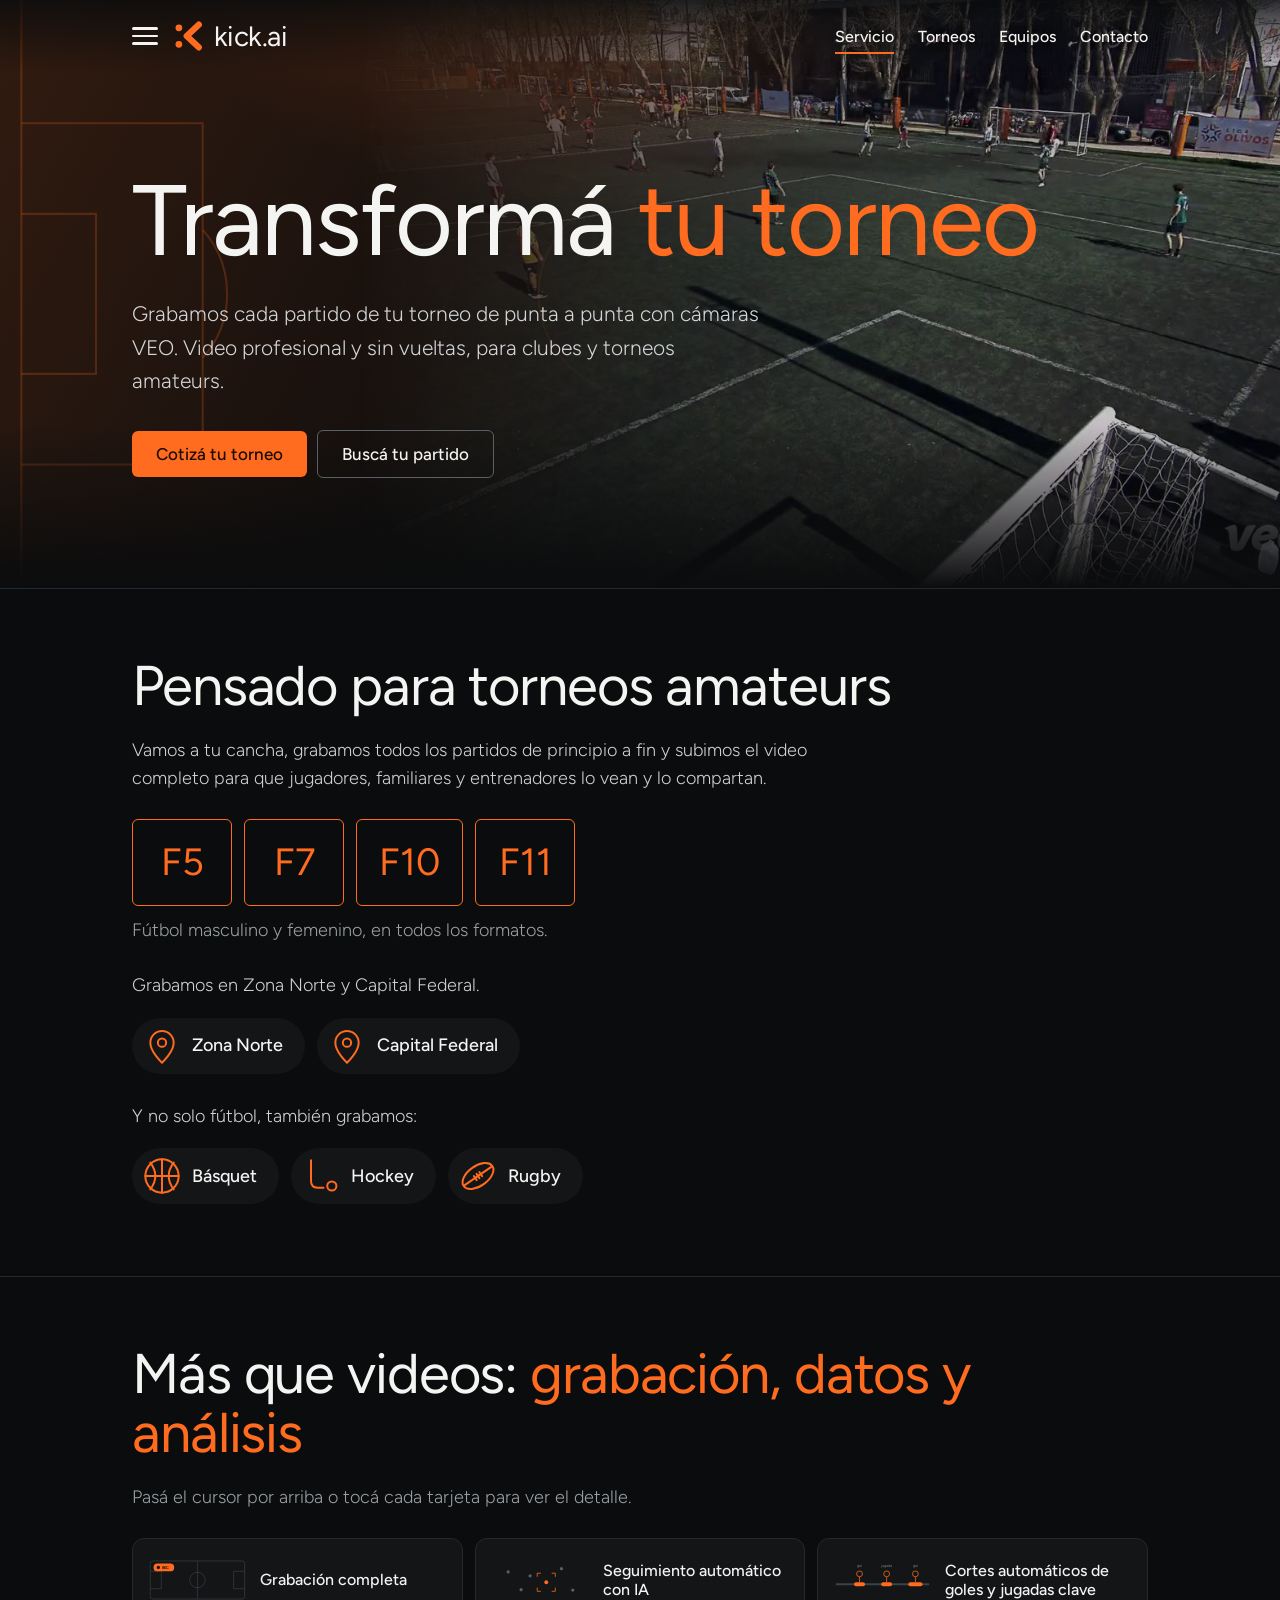
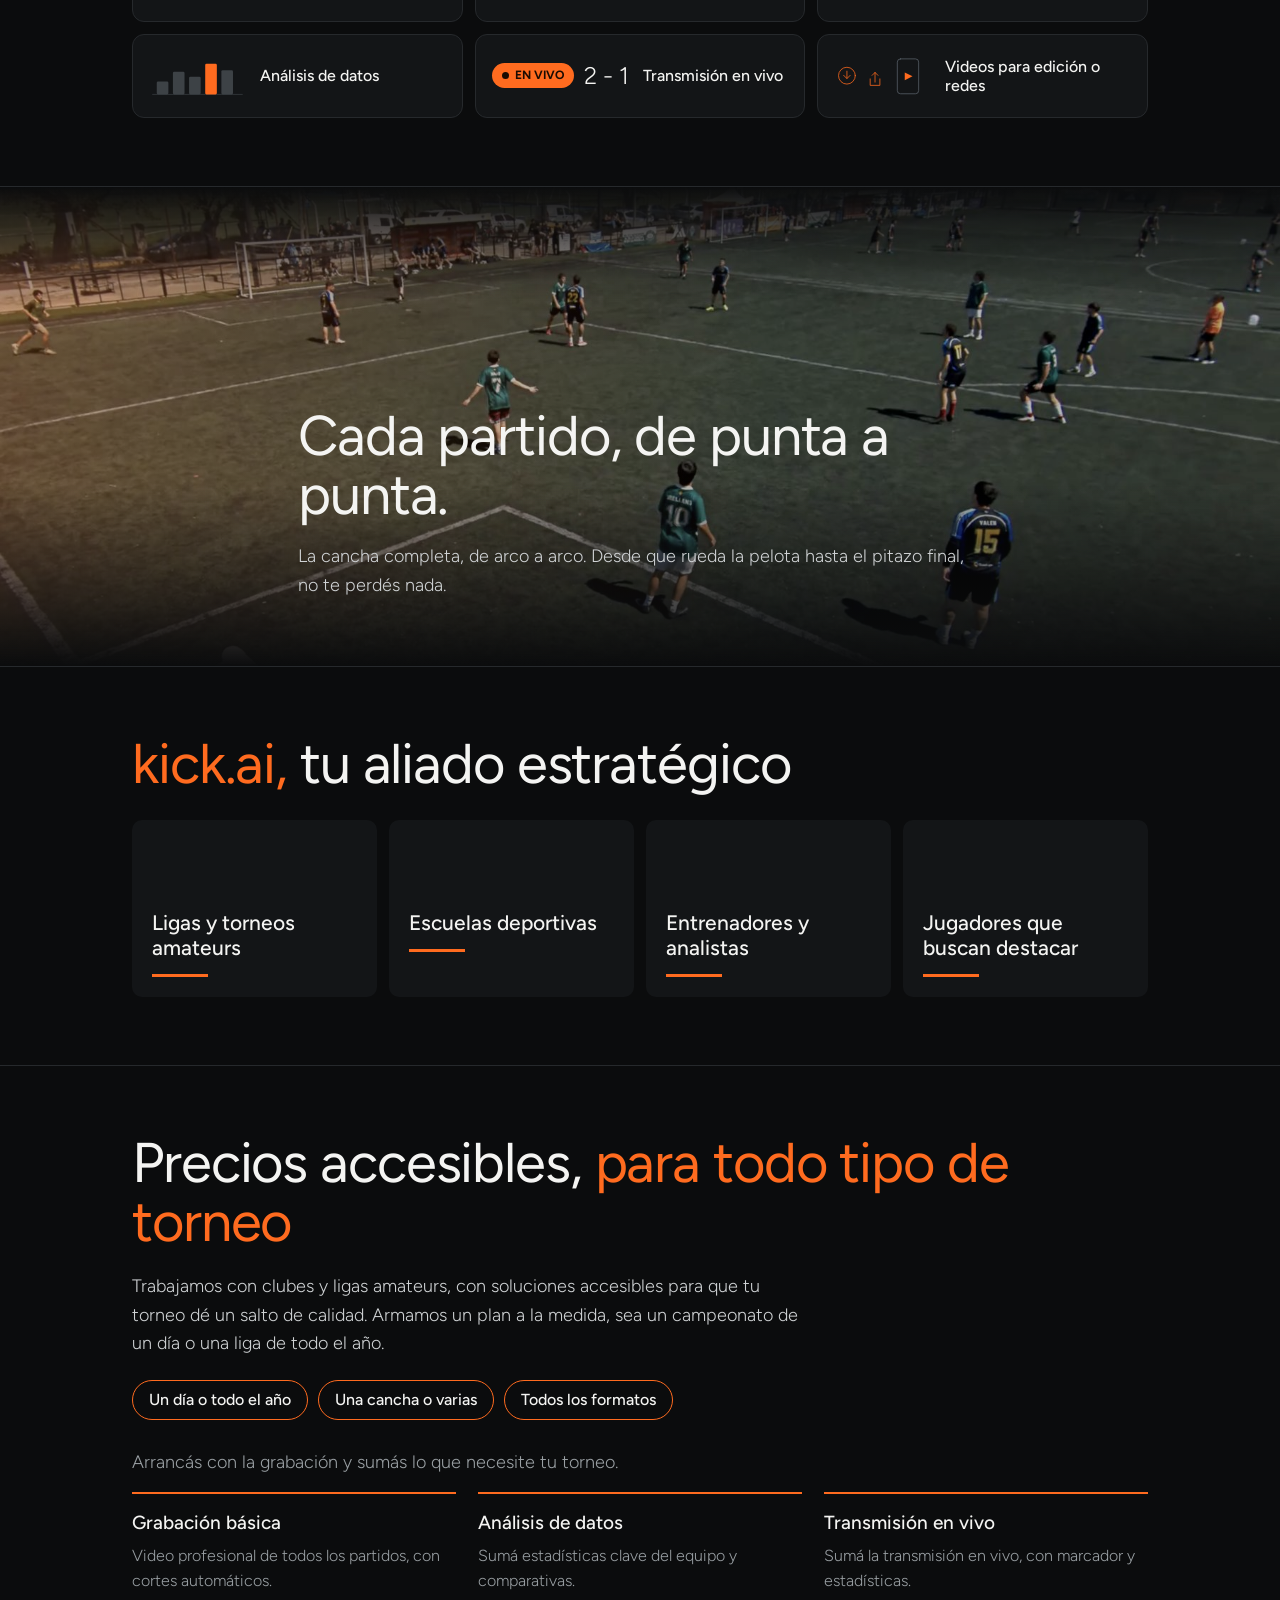
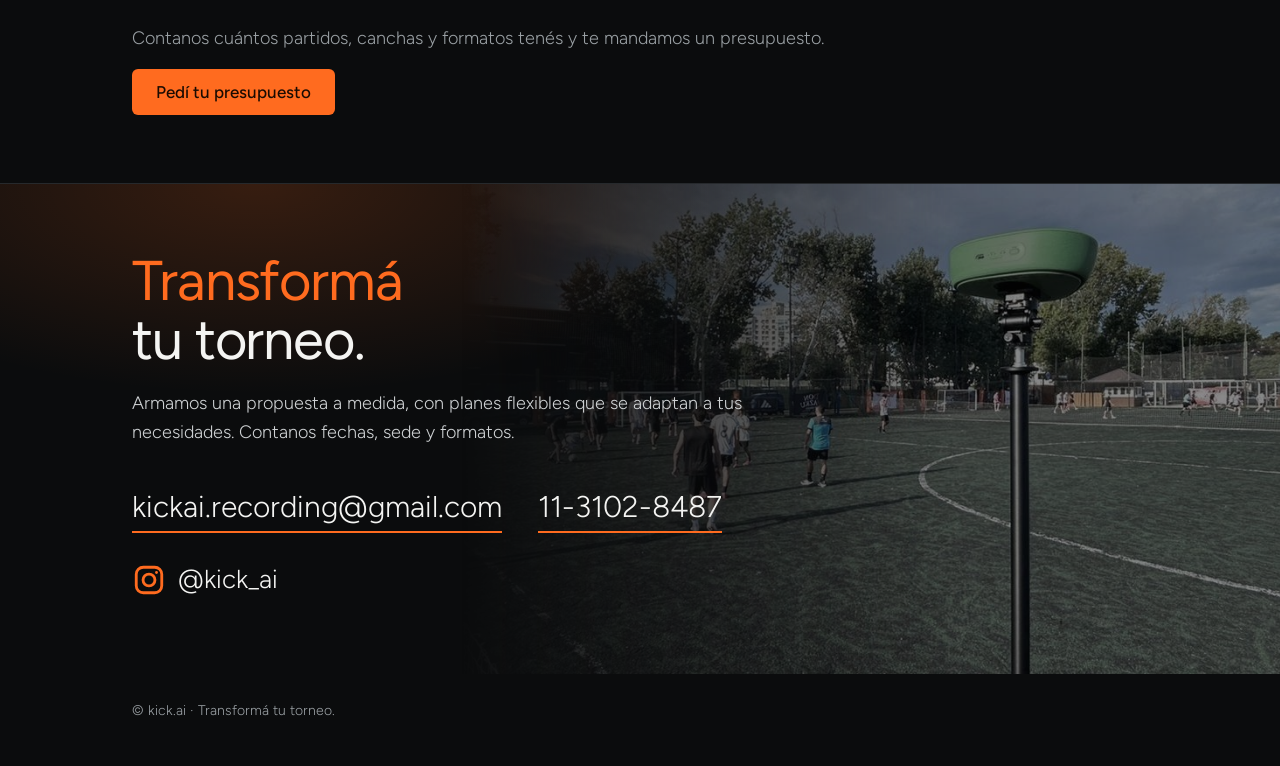
==== index.html @ 4cef7179 "Sección Equipos con candado: próximamente con contraseña Datos y videos cifrados; menú Equipos, índi" ====
<!doctype html>
<html lang="es-AR">
<head>
<meta charset="utf-8">
<meta name="viewport" content="width=device-width, initial-scale=1, viewport-fit=cover">
<title>kick.ai – Video completo para torneos de fútbol amateur</title>
<meta name="description" content="kick.ai graba todos los partidos de tu torneo amateur con cámaras VEO. Video completo de cada partido, cortes automáticos de goles y jugadas clave, y todos los videos por fecha.">
<meta name="theme-color" content="#0b0c0d">
<meta property="og:type" content="website">
<meta property="og:locale" content="es_AR">
<meta property="og:title" content="kick.ai – Llevá tu torneo al siguiente nivel">
<meta property="og:description" content="Grabamos todos los partidos de tu torneo, completos y en video profesional.">
<link rel="icon" href="data:image/svg+xml,%3Csvg xmlns='http://www.w3.org/2000/svg' viewBox='0 0 40 40'%3E%3Crect width='40' height='40' rx='8' fill='%230b0c0d'/%3E%3Ccircle cx='6.5' cy='9' r='4.5' fill='%23ff6b1f'/%3E%3Ccircle cx='6.5' cy='31' r='4.5' fill='%23ff6b1f'/%3E%3Cpath d='M33 5 17 20l16 15' fill='none' stroke='%23ff6b1f' stroke-width='8.5' stroke-linecap='round' stroke-linejoin='round'/%3E%3C/svg%3E">
<link rel="preconnect" href="https://fonts.googleapis.com">
<link href="https://fonts.googleapis.com/css2?family=Figtree:wght@300;400;500;700&display=swap" rel="stylesheet">
<style>
:root{--bg:#0b0c0d;--panel:#131517;--line:#26292c;--ink:#f4f4f2;--mute:#9aa0a4;--accent:#ff6b1f;--accent-ink:#1a0b02;
box-sizing:border-box;padding-top:env(safe-area-inset-top,0px);padding-bottom:env(safe-area-inset-bottom,0px)}
html{scroll-padding-top:env(safe-area-inset-top,0px)}
*,*:before,*:after{box-sizing:border-box}
body{margin:0;background:var(--bg);color:var(--ink);font:300 18px/1.6 Figtree,system-ui,sans-serif}
h1,h2,h3{margin:0;font-weight:400;line-height:1.05;letter-spacing:-.02em}
b,strong{font-weight:700}a{color:inherit}
:focus-visible{outline:3px solid var(--accent);outline-offset:2px}
.wrap{max-width:1060px;margin:0 auto;padding:0 22px}
.acc{color:var(--accent)}
header.top{position:relative;z-index:5;background:linear-gradient(180deg,rgba(11,12,13,.82),rgba(11,12,13,0))}
nav a{text-shadow:0 1px 8px rgba(0,0,0,.6)}
.burger{display:flex;background:none;border:0;padding:10px;margin:0 6px 0 -10px;cursor:pointer;flex-direction:column;gap:5px;justify-content:center}
.burger span{display:block;width:26px;height:2.5px;border-radius:2px;background:#f4f4f2;transition:transform .2s,opacity .2s}
header.top.open .burger span:nth-child(1){transform:translateY(7.5px) rotate(45deg)}
header.top.open .burger span:nth-child(2){opacity:0}
header.top.open .burger span:nth-child(3){transform:translateY(-7.5px) rotate(-45deg)}
@media(max-width:700px){header.top{background:rgba(11,12,13,.8);-webkit-backdrop-filter:blur(10px);backdrop-filter:blur(10px)}}
.drawer{display:none;position:absolute;top:100%;left:0;right:0;background:#0b0c0d;border-bottom:1px solid #26292c;box-shadow:0 18px 30px rgba(0,0,0,.5);flex-direction:column}
header.top.open .drawer{display:flex}
.drawer a{display:block;text-decoration:none;font-weight:500;margin:0;padding:18px 24px 18px max(24px,calc(50vw - 508px));font-size:20px;border-left:4px solid transparent}
.drawer a.on,.drawer a:hover{border-left-color:var(--accent);background:#14161a}
header.top>.wrap{justify-content:flex-start!important}
header.top>.wrap>nav{margin-left:auto}
.burger{display:flex}
@media(max-width:700px){header.top>.wrap>nav{display:none}}
header.top .wrap{display:flex;align-items:center;justify-content:space-between;height:72px}
.logo{display:flex;align-items:center;gap:10px;text-decoration:none;font-size:28px;font-weight:400;letter-spacing:-.02em}
.logo svg{width:30px;height:30px}
nav a{margin-left:24px;text-decoration:none;font-weight:500;font-size:16px;padding:6px 0;border-bottom:2px solid transparent}
nav a.on,nav a:hover{border-color:var(--accent)}
.hero{position:relative;overflow:hidden;margin-top:-72px;padding-top:72px;background:radial-gradient(900px 420px at 60% -10%,rgba(255,107,31,.28),transparent 70%),var(--bg)}
.hero>svg{position:absolute;inset:0;width:100%;height:100%;-webkit-mask-image:linear-gradient(90deg,#000 25%,transparent 50%);mask-image:linear-gradient(90deg,#000 25%,transparent 50%)}
.hero-img{position:absolute;top:0;right:0;width:72%;height:100%;object-fit:cover;object-position:50% 40%;filter:brightness(.78) saturate(.8);-webkit-mask-image:linear-gradient(90deg,transparent 0,#000 62%);mask-image:linear-gradient(90deg,transparent 0,#000 62%)}
.hero:after{content:"";position:absolute;inset:0;pointer-events:none;background:linear-gradient(0deg,var(--bg) 0,transparent 28%),linear-gradient(120deg,rgba(255,107,31,.16),transparent 55%)}
.hero .wrap{z-index:1}
.band{position:relative;min-height:440px;overflow:hidden;display:flex;align-items:flex-end;border-top:1px solid var(--line)}
.band img{position:absolute;inset:0;width:100%;height:100%;object-fit:cover;object-position:50% 62%;filter:brightness(.72) saturate(.9)}
.band:before{content:"";position:absolute;inset:0;z-index:1;background:linear-gradient(0deg,var(--bg) 0,transparent 38%),linear-gradient(180deg,var(--bg) 0,transparent 24%),linear-gradient(90deg,rgba(255,107,31,.2),transparent 60%)}
.band .wrap{position:relative;z-index:2;padding-top:220px;padding-bottom:48px}
.band h2{font-size:clamp(34px,5.5vw,56px);max-width:12em;margin-bottom:12px}
.contact{position:relative;overflow:hidden}
.contact .wrap{position:relative;z-index:1}
.contact-img{position:absolute;top:0;right:0;width:64%;height:100%;object-fit:cover;object-position:60% 50%;filter:brightness(.55) saturate(.75);-webkit-mask-image:linear-gradient(90deg,transparent 0,#000 60%);mask-image:linear-gradient(90deg,transparent 0,#000 60%)}
@media(max-width:700px){.contact-img{width:100%;opacity:.3;-webkit-mask-image:none;mask-image:none}}
.adminbar{background:var(--accent);color:var(--accent-ink);display:flex;flex-wrap:wrap;gap:6px 18px;justify-content:center;align-items:center;padding:8px 16px;font-size:14px;font-weight:500;position:relative;z-index:3}
.adminbar .x{color:var(--accent-ink);font-weight:700;padding:0}
.bento{display:grid;grid-template-columns:repeat(3,1fr);gap:12px}
.tile{position:relative;height:84px;outline:0}
.tc{position:absolute;top:0;left:0;right:0;min-height:100%;background:var(--panel);border:1px solid var(--line);border-radius:12px;padding:12px 16px;display:grid;grid-template-columns:auto 1fr;column-gap:14px;align-items:center;align-content:center;cursor:pointer;transform-origin:50% 0;transition:border-color .2s,box-shadow .25s,transform .25s}
.tile:hover,.tile:focus-within,.tile.open{z-index:5}
.tile:hover .tc,.tile:focus-within .tc,.tile.open .tc{border-color:var(--accent);box-shadow:0 18px 40px rgba(0,0,0,.6);transform:scale(1.07)}
.tile:focus-visible .tc{outline:3px solid var(--accent);outline-offset:2px}
.tc .vis svg{display:block;height:42px;width:auto}
.tc b{font-size:16px;font-weight:500;line-height:1.2}
.more{grid-column:1/-1;display:grid;grid-template-rows:0fr;transition:grid-template-rows .25s ease}
.more>div{overflow:hidden;min-height:0}
.more p{margin:10px 0 2px;color:var(--mute);font-size:15px;line-height:1.45}
.tile:hover .more,.tile:focus-within .more,.tile.open .more{grid-template-rows:1fr}
.live.sm{display:flex;align-items:center;gap:10px;height:42px}
.live.sm b{font-size:24px;font-weight:300;line-height:1}
.pill{display:inline-flex;align-items:center;gap:6px;background:var(--accent);color:var(--accent-ink);font-weight:700;font-size:12px;padding:3px 10px;border-radius:999px}
.pill i{width:7px;height:7px;border-radius:50%;background:var(--accent-ink)}
@media(max-width:700px){.bento{grid-template-columns:repeat(2,1fr)}.tile{height:96px}}
@media(max-width:460px){.bento{grid-template-columns:1fr}.tile{height:84px}}
@media(prefers-reduced-motion:no-preference){.rec,.pill i{animation:blink 1.4s ease-in-out infinite}@keyframes blink{50%{opacity:.25}}}
.chips{display:flex;flex-wrap:wrap;gap:10px;margin:22px 0 28px}
.chip{border:1.5px solid var(--accent);border-radius:999px;padding:6px 16px;font-size:16px;font-weight:500}
.plans{display:grid;grid-template-columns:repeat(auto-fit,minmax(220px,1fr));gap:22px}
.plan{border-top:2px solid var(--accent);padding-top:14px}
.plan b{font-size:19px;font-weight:500;display:block;margin-bottom:4px}
.plan p{margin:0;color:var(--mute);font-size:16px}
.sports{display:flex;flex-wrap:wrap;gap:12px;margin:18px 0 4px}
.sp{display:flex;align-items:center;gap:10px;background:var(--panel);border-radius:999px;padding:8px 22px 8px 10px;font-weight:500;font-size:18px}
.sp svg{width:40px;height:40px;color:var(--accent);fill:none;stroke:currentColor;stroke-width:2.4;stroke-linecap:round;stroke-linejoin:round;flex:none}
.mos{display:flex;flex-wrap:wrap;gap:8px;margin:18px 0 4px}
.mo{font:inherit;font-size:16px;font-weight:500;text-transform:capitalize;background:var(--panel);color:var(--ink);border:1.5px solid #33373a;border-radius:999px;padding:8px 18px;cursor:pointer}
.mo:hover{border-color:var(--accent)}
.mo.on{background:var(--accent);border-color:var(--accent);color:var(--accent-ink)}
.wks{margin:6px 0 2px}
.wks .mo{font-size:14px;padding:6px 14px;border-radius:6px}
.fh{font-size:20px;font-weight:500;color:var(--accent);margin:20px 0 8px}
@media(max-width:700px){.hero-img{width:100%;opacity:.38;-webkit-mask-image:none;mask-image:none}.hero>svg{display:none}}
.hero .wrap{position:relative;padding-top:96px;padding-bottom:110px}
.hero h1{font-size:clamp(46px,9vw,100px);max-width:10em}
.hero p{max-width:30em;font-size:21px;margin:24px 0 32px;color:#d3d6d8}
.btn{display:inline-block;background:var(--accent);color:var(--accent-ink);font:500 17px Figtree,sans-serif;padding:13px 24px;border:0;border-radius:6px;text-decoration:none;cursor:pointer}
.btn.alt{background:transparent;color:var(--ink);border:1.5px solid #5b6064;margin-left:10px}
.btn.sm{padding:8px 15px;font-size:15px}
section.blk{padding:68px 0;border-top:1px solid var(--line)}
section.blk h2{font-size:clamp(34px,5.5vw,56px);margin-bottom:20px}
.lead{max-width:38em;color:#cfd2d4}
.formats{display:flex;flex-wrap:wrap;gap:12px;margin:26px 0 10px}
.fmt{border:1.5px solid var(--accent);color:var(--accent);padding:12px 22px;border-radius:6px;font-size:38px;font-weight:400;min-width:100px;text-align:center}
.fmt small{display:block;font-size:13px;font-weight:300;color:var(--mute)}
.list{display:grid;gap:8px;margin-top:26px}
.item{background:var(--panel);border-left:3px solid var(--accent);padding:16px 20px}
.item b{display:block;font-weight:500;font-size:19px}
.item span{color:var(--mute);font-size:16px}
.aud{display:grid;grid-template-columns:repeat(auto-fit,minmax(220px,1fr));gap:12px;margin-top:26px}
.aud div{background:var(--panel);border-radius:10px;padding:90px 20px 20px;font-weight:500;font-size:21px;line-height:1.2}
.aud div:after{content:"";display:block;width:56px;height:3px;background:var(--accent);margin-top:14px}
.gal{display:grid;grid-template-columns:repeat(auto-fit,minmax(300px,1fr));gap:12px;margin-top:36px}
.gal img{width:100%;height:100%;object-fit:cover;border-radius:10px;display:block;aspect-ratio:16/9;background:var(--panel)}
.gal img:first-child{grid-column:1/-1;aspect-ratio:2/1}
.contact{text-align:left;background:radial-gradient(700px 300px at 20% 0,rgba(255,107,31,.18),transparent 70%)}
.contact h2{font-size:clamp(44px,8vw,88px)}
.contact a.ig{display:inline-flex;align-items:center;gap:12px;margin-top:26px;font-size:clamp(20px,4vw,26px);text-decoration:none}
.contact a.ig svg{width:34px;height:34px;color:var(--accent);fill:none;stroke:currentColor;stroke-width:2;flex:none}
.contact a.mail{display:inline-block;font-size:clamp(20px,4vw,30px);margin-top:18px;border-bottom:2px solid var(--accent);text-decoration:none}
footer{padding:26px 0 44px;color:var(--mute);font-size:14px}
.page{padding:48px 0 80px}
.page h1{font-size:clamp(40px,7vw,68px);margin-bottom:10px}
.sub{color:var(--mute);margin:0 0 26px}
.tgrid{display:grid;grid-template-columns:repeat(auto-fill,minmax(280px,1fr));gap:14px}
.tcard{display:block;text-decoration:none;background:var(--panel);border-left:3px solid var(--accent);border-radius:4px;padding:20px 22px}
.tcard:hover{background:#1a1d20}
.tcard h3{font-size:28px;font-weight:500;margin-bottom:4px}
.tcard span{color:var(--mute);font-size:15px;display:block}
.date{display:flex;align-items:baseline;gap:14px;flex-wrap:wrap;margin:36px 0 12px;border-bottom:1px solid var(--line);padding-bottom:8px}
.date h2{font-size:30px;font-weight:500;text-transform:capitalize}.date span{color:var(--mute);font-size:15px}
.match{display:grid;grid-template-columns:64px 1fr auto;gap:14px;align-items:center;background:var(--panel);border-radius:6px;padding:14px 18px;margin-bottom:8px}
.match .t{font-size:24px;font-weight:500;color:var(--accent)}
.match.th{grid-template-columns:168px 64px 1fr auto}
.thumb{display:block;border-radius:6px;overflow:hidden;aspect-ratio:16/9;background:#0f1113}
.thumb img{display:block;width:100%;height:100%;object-fit:cover;transition:transform .25s}
.thumb:hover img{transform:scale(1.05)}
@media(max-width:560px){.match.th{grid-template-columns:56px 1fr}.match.th .thumb{grid-column:1/-1}}
.match .tm{font-weight:500;font-size:19px}.match .meta{color:var(--mute);font-size:14px}
.tag{display:inline-block;font-size:12px;font-weight:500;border:1px solid #3a3e42;border-radius:3px;padding:0 7px;margin-right:5px}
.soon{color:var(--mute);font-size:14px}
input,select{font:inherit;font-size:16px;padding:10px 12px;border:1px solid #33373a;border-radius:6px;background:#0f1113;color:var(--ink);min-width:0}
.bar{display:flex;margin-bottom:6px}.bar input{flex:1}
.admin{background:var(--panel);border:1.5px dashed var(--accent);border-radius:8px;padding:18px;margin:0 0 28px}
.admin h3{font-size:24px;font-weight:500;margin-bottom:12px}
.admin form{display:grid;grid-template-columns:repeat(auto-fit,minmax(150px,1fr));gap:10px}
.x{background:none;border:0;color:var(--mute);cursor:pointer;font:inherit;font-size:14px;text-decoration:underline;padding:6px 0}
.empty{padding:30px;border:1px dashed #3a3e42;border-radius:8px;color:var(--mute)}
.back{display:inline-block;margin-bottom:16px;color:var(--mute)}
@media(max-width:560px){.match{grid-template-columns:56px 1fr}.match .go{grid-column:1/-1}nav a{margin-left:14px}.btn.alt{margin:10px 0 0}}
@media(prefers-reduced-motion:reduce){.hero-img{display:none}}
@media(prefers-reduced-motion:no-preference){.hero h1{animation:rise .8s ease-out both}@keyframes rise{from{opacity:0;transform:translateY(14px)}}}
</style>
<link rel="stylesheet" href="equipos/equipos.css">
</head>
<body>
<div id="adminhost"></div>
<header class="top"><div class="wrap">
<button class="burger" aria-label="Abrir menú" aria-expanded="false"><span></span><span></span><span></span></button>
<a class="logo" href="#/" aria-label="kick.ai, inicio"><svg viewBox="0 0 40 40" aria-hidden="true"><circle cx="6.5" cy="9" r="4.5" fill="#ff6b1f"/><circle cx="6.5" cy="31" r="4.5" fill="#ff6b1f"/><path d="M33 5 17 20l16 15" fill="none" stroke="#ff6b1f" stroke-width="8.5" stroke-linecap="round" stroke-linejoin="round"/></svg>kick.ai</a>
<div class="drawer"><a href="#/" data-r="home">Servicio</a><a href="#/torneos" data-r="torneos">Torneos</a><a href="#/equipos" data-r="equipos">Equipos</a><a href="#contacto" data-r="contacto">Contacto</a></div>
<nav><a href="#/" data-r="home">Servicio</a><a href="#/torneos" data-r="torneos">Torneos</a><a href="#/equipos" data-r="equipos">Equipos</a><a href="#contacto" data-r="contacto">Contacto</a></nav>
</div></header>
<!-- torneos: Liga Olvos, JAG, Boston League -->
<main id="app"></main>
<script src="equipos/equipos.js"></script>
<footer><div class="wrap">© kick.ai · Transformá tu torneo.</div></footer>


<script>
const EMAIL="kickai.recording@gmail.com", PHONE="11-3102-8487", PHONE_TEL="+5491131028487";
let S={tournaments:[]}, canEdit=false, adminOn=false, artifact=null, query="";
const isAdmin=()=>canEdit&&adminOn;
const app=document.getElementById("app");
const el=(t,a={},...k)=>{const e=document.createElement(t);for(const[x,v]of Object.entries(a)){if(x==="on")for(const[ev,f]of Object.entries(v))e.addEventListener(ev,f);else if(x==="text")e.textContent=v;else e.setAttribute(x,v)}k.flat().forEach(c=>c!=null&&e.append(c));return e};
const safe=u=>/^https?:\/\//i.test(u)?u:null;
const fmtDate=d=>new Date(d+"T12:00:00").toLocaleDateString("es-AR",{weekday:"long",day:"numeric",month:"long",year:"numeric"});
const uid=()=>Math.random().toString(36).slice(2,9);
const plural=(n,a,b)=>n+" "+(n===1?a:b);
const fmtMonth=mo=>new Date(mo+"-15T12:00:00").toLocaleDateString("es-AR",{month:"long",year:"numeric"});
let monthSel=null, monthT=null, weekSel=null, dateSel="all";
const pad2=n=>String(n).padStart(2,"0");
function weekendKey(date){const d=new Date(date+"T12:00:00");d.setDate(d.getDate()-((d.getDay()+6)%7));return d.getFullYear()+"-"+pad2(d.getMonth()+1)+"-"+pad2(d.getDate())}
function fmtHs(t){return t?(t.endsWith(":00")?String(parseInt(t,10)):t):""}
function shortDate(date){const d=new Date(date+"T12:00:00");return["dom","lun","mar","mié","jue","vie","sáb"][d.getDay()]+" "+d.getDate()+"/"+(d.getMonth()+1)}
function parseVeo(u){
  const d=/matches\/(\d{4})(\d{2})(\d{2})-/.exec(u||"");if(!d)return null;
  const c=/cancha-(\d+)/.exec(u),h=/-(\d{1,2})hs/.exec(u),f=/-f(\d+)-/.exec(u);
  let dt=new Date(d[1]+"-"+d[2]+"-"+d[3]+"T12:00:00");if(h&&+h[1]>=21)dt.setDate(dt.getDate()-1);
  return {date:dt.getFullYear()+"-"+pad2(dt.getMonth()+1)+"-"+pad2(dt.getDate()),field:c?"Cancha "+c[1]:"",time:h?String(h[1]).padStart(2,"0")+":00":"",fmt:f?"F"+f[1]:"",note:/primer-tiempo/.test(u)?"Primer tiempo":""};
}
function autofill(inp){
  const p=parseVeo(inp.value),f=inp.form;if(!p)return;
  f.d.value=p.date;if(p.time)f.tm.value=p.time;if(p.field)f.fl.value=p.field;
  if(p.fmt&&[...f.fm.options].some(o=>o.value===p.fmt))f.fm.value=p.fmt;
}

async function save(){
  if(!artifact)return;
  const c=document.documentElement.cloneNode(true);
  c.querySelector("#app").replaceChildren();
  c.querySelector("#adminhost").replaceChildren();
  c.querySelector("#data").textContent=JSON.stringify(S).replace(/</g,"\\u003c");
  try{await artifact.publish("<!doctype html>\n"+c.outerHTML)}catch(e){alert("No se pudo guardar: "+(e&&e.message||e.code||"error desconocido"))}
}

function pitch(){const s=document.createElementNS("http://www.w3.org/2000/svg","svg");s.setAttribute("viewBox","0 0 1200 600");s.setAttribute("preserveAspectRatio","xMidYMid slice");s.setAttribute("aria-hidden","true");
s.innerHTML='<g fill="none" stroke="#ff6b1f" stroke-opacity=".22" stroke-width="2"><rect x="20" y="20" width="1160" height="560"/><path d="M600 20v560"/><circle cx="600" cy="300" r="95"/><circle cx="600" cy="300" r="5" fill="#ff6b1f" fill-opacity=".3"/><path d="M20 140h170v320H20M1180 140h-170v320h170M20 225h70v150H20M1180 225h-70v150h70"/><path d="M190 240a90 90 0 0 1 0 120M1010 240a90 90 0 0 0 0 120"/></g>';return s}

const PHOTOS=["fotos/cancha-1.jpg"];
function gallery(){return el("div",{class:"gal"},PHOTOS.map(p=>el("img",{src:p,alt:"Partido grabado por kick.ai",loading:"lazy"})))}

function bento(){
  const sv=b=>'<svg viewBox="0 0 300 130" aria-hidden="true">'+b+'</svg>';
  const V={
   rec:sv('<g fill="none" stroke="#3d4246" stroke-width="2"><rect x="4" y="6" width="292" height="118" rx="8"/><path d="M150 6v118"/><circle cx="150" cy="65" r="24"/><path d="M4 38h34v54H4M296 38h-34v54h34"/></g><g transform="translate(14 14)"><rect width="64" height="24" rx="12" fill="#ff6b1f"/><circle class="rec" cx="15" cy="12" r="5" fill="#1a0b02"/><text x="27" y="16.5" font-size="12" font-weight="700" fill="#1a0b02" font-family="Figtree,sans-serif">REC</text></g>'),
   track:sv('<g fill="#59606a"><circle cx="50" cy="40" r="5"/><circle cx="90" cy="95" r="5"/><circle cx="215" cy="30" r="5"/><circle cx="250" cy="96" r="5"/><circle cx="118" cy="52" r="5"/></g><circle cx="168" cy="72" r="6" fill="#ff6b1f"/><g fill="none" stroke="#ff6b1f" stroke-width="2.5" stroke-linecap="round" stroke-linejoin="round"><path d="M140 54v-10h10M196 54v-10h-10M140 90v10h10M196 90v10h-10"/></g>'),
   clips:sv('<path d="M8 78h284" stroke="#3d4246" stroke-width="6" stroke-linecap="round"/><g fill="#ff6b1f"><rect x="62" y="72" width="34" height="12" rx="6"/><rect x="146" y="72" width="34" height="12" rx="6"/><rect x="230" y="72" width="44" height="12" rx="6"/></g><g fill="none" stroke="#ff6b1f" stroke-width="2.4"><circle cx="79" cy="46" r="9"/><circle cx="163" cy="46" r="9"/><circle cx="252" cy="46" r="9"/><path d="M79 55v17M163 55v17M252 55v17"/></g><g fill="#9aa0a4" font-size="12" font-family="Figtree,sans-serif" text-anchor="middle"><text x="79" y="26">gol</text><text x="163" y="26">jugada</text><text x="252" y="26">gol</text></g>'),
   data:sv('<path d="M10 122h280" stroke="#3d4246" stroke-width="2"/><g fill="#3d4246"><rect x="24" y="82" width="36" height="40" rx="4"/><rect x="74" y="52" width="36" height="70" rx="4"/><rect x="124" y="67" width="36" height="55" rx="4"/><rect x="224" y="47" width="36" height="75" rx="4"/></g><rect x="174" y="27" width="36" height="95" rx="4" fill="#ff6b1f"/>'),
   live:'<div class="live sm"><span class="pill"><i></i>EN VIVO</span><b>2 - 1</b></div>',
   share:sv('<g fill="none" stroke-width="2.4" stroke-linecap="round" stroke-linejoin="round"><circle cx="40" cy="64" r="26" stroke="#ff6b1f"/><path d="M40 50v22M30 63l10 10 10-10" stroke="#ff6b1f"/><path d="M112 74v20h30V74M127 84V54M118 63l9-9 9 9" stroke="#ff6b1f"/><rect x="196" y="12" width="66" height="108" rx="10" stroke="#59606a"/></g><path d="M219 54l24 12-24 12z" fill="#ff6b1f"/>')
  };
  const I=[
   ["Grabación completa","Video profesional de cada partido, de principio a fin, con cortes automáticos.","rec"],
   ["Seguimiento automático con IA","La cámara sigue la jugada sola, sin camarógrafo.","track"],
   ["Cortes automáticos de goles y jugadas clave","Los goles y las jugadas importantes se cortan solos. Descargalos y compartilos en las plataformas favoritas de tu torneo.","clips"],
   ["Análisis de datos","Estadísticas clave del equipo y comparativas.","data"],
   ["Transmisión en vivo","En vivo, con marcador y estadísticas.","live"],
   ["Videos para edición o redes","Los videos para que los edites o los subas a tus redes.","share"]
  ];
  const grid=el("div",{class:"bento"},I.map(([t,d,v])=>{
    const tile=el("div",{class:"tile",tabindex:"0"});
    const card=el("div",{class:"tc"});
    const x=el("div",{class:"vis"});x.innerHTML=V[v];
    card.append(x,el("b",{text:t}),el("div",{class:"more"},el("div",{},el("p",{text:d}))));
    tile.append(card);
    tile.addEventListener("click",()=>{const o=tile.classList.contains("open");document.querySelectorAll(".tile.open").forEach(e=>e.classList.remove("open"));if(!o)tile.classList.add("open")});
    tile.addEventListener("mouseleave",()=>tile.classList.remove("open"));
    return tile}));
  return el("div",{},el("p",{class:"sub",text:"Pasá el cursor por arriba o tocá cada tarjeta para ver el detalle."}),grid);
}

function sportsRow(){
  const S4=[
   ["Básquet",'<circle cx="24" cy="24" r="20"/><path d="M24 4v40M4 24h40M10 8q12 16 0 32M38 8q-12 16 0 32"/>'],
   ["Hockey",'<path d="M12 5v25q0 8 8 8h7"/><circle cx="37" cy="36" r="5.5"/>'],
   ["Rugby",'<ellipse cx="24" cy="24" rx="21" ry="12" transform="rotate(-35 24 24)"/><path d="M8 35L40 13M19 24l3.4 5M22.3 21.5l3.4 5M25.6 19.2l3.4 5"/>']
  ];
  return el("div",{class:"sports"},S4.map(([n,p])=>{const e=el("span",{class:"sp"});e.innerHTML='<svg viewBox="0 0 48 48" aria-hidden="true">'+p+'</svg>';e.append(n);return e}));
}

function zonasRow(){
  const pin='<path d="M24 44S10 31 10 20a14 14 0 0 1 28 0c0 11-14 24-14 24z"/><circle cx="24" cy="20" r="5"/>';
  return el("div",{class:"sports"},["Zona Norte","Capital Federal"].map(n=>{const e=el("span",{class:"sp"});e.innerHTML='<svg viewBox="0 0 48 48" aria-hidden="true">'+pin+'</svg>';e.append(n);return e}));
}

function heroVideo(){
  const v=document.createElement("video");v.className="hero-img";
  v.src="video/portada.mp4";v.poster="video/portada.jpg";
  v.muted=true;v.defaultMuted=true;v.loop=true;v.autoplay=true;v.playsInline=true;v.preload="auto";
  v.setAttribute("muted","");v.setAttribute("playsinline","");v.setAttribute("aria-label","Goles de partidos grabados con kick.ai");
  v.play&&v.play().catch(()=>{});
  return v;
}

function igLink(){
  const a=el("a",{class:"ig",href:"https://www.instagram.com/kick_ai/",target:"_blank",rel:"noopener","aria-label":"Instagram @kick_ai"});
  a.innerHTML='<svg viewBox="0 0 24 24" aria-hidden="true"><rect x="3" y="3" width="18" height="18" rx="5"/><circle cx="12" cy="12" r="4.2"/><circle cx="17.3" cy="6.7" r="1" fill="currentColor" stroke="none"/></svg>';
  a.append("@kick_ai");return a;
}

function home(){
  const fm=[["F5","5 vs 5"],["F7","7 vs 7"],["F10","10 vs 10"],["F11","11 vs 11"]];
  const sv=[["Grabación completa","Video profesional de cada partido, de principio a fin, con cortes automáticos."],["Seguimiento automático con IA","La cámara sigue la jugada sola, sin camarógrafo."],["Cortes automáticos de goles y jugadas clave","Los goles y las jugadas importantes se cortan solos. Descargalos y compartilos en las plataformas favoritas de tu torneo."],["Análisis de datos","Estadísticas clave del equipo y comparativas."],["Transmisión en vivo","En vivo, con marcador y estadísticas."],["Videos para edición o redes","Los videos para que los edites o los subas a tus redes."]];
  const au=["Ligas y torneos amateurs","Escuelas deportivas","Entrenadores y analistas","Jugadores que buscan destacar"];
  return [
  el("section",{class:"hero"},heroVideo(),pitch(),el("div",{class:"wrap"},
    el("h1",{},"Transformá ",el("span",{class:"acc",text:"tu torneo"})),
    el("p",{text:"Grabamos cada partido de tu torneo de punta a punta con cámaras VEO. Video profesional y sin vueltas, para clubes y torneos amateurs."}),
    el("a",{class:"btn",href:"#contacto",text:"Cotizá tu torneo"}),el("a",{class:"btn alt",href:"#/torneos",text:"Buscá tu partido"}))),
  el("section",{class:"blk"},el("div",{class:"wrap"},
    el("h2",{text:"Pensado para torneos amateurs"}),
    el("p",{class:"lead",text:"Vamos a tu cancha, grabamos todos los partidos de principio a fin y subimos el video completo para que jugadores, familiares y entrenadores lo vean y lo compartan."}),
    el("div",{class:"formats"},fm.map(([f,s])=>el("div",{class:"fmt"},f))),
    el("p",{class:"sub",text:"Fútbol masculino y femenino, en todos los formatos."}),
    el("p",{class:"lead",text:"Grabamos en Zona Norte y Capital Federal."}),
    zonasRow(),
    el("p",{class:"lead",style:"margin-top:28px",text:"Y no solo fútbol, también grabamos:"}),
    sportsRow())),
  el("section",{class:"blk"},el("div",{class:"wrap"},
    el("h2",{},"Más que videos: ",el("span",{class:"acc",text:"grabación, datos y análisis"})),
    bento())),
  el("section",{class:"band"},el("img",{src:"fotos/hero-1.jpg",alt:"Partido de fútbol en una cancha, visto desde la cámara de kick.ai",loading:"lazy"}),el("div",{class:"wrap"},
    el("h2",{text:"Cada partido, de punta a punta."}),
    el("p",{class:"lead",text:"La cancha completa, de arco a arco. Desde que rueda la pelota hasta el pitazo final, no te perdés nada."}))),
  el("section",{class:"blk"},el("div",{class:"wrap"},
    el("h2",{},el("span",{class:"acc",text:"kick.ai, "}),"tu aliado estratégico"),
    el("div",{class:"aud"},au.map(a=>el("div",{text:a}))))),
  el("section",{class:"blk"},el("div",{class:"wrap"},
    el("h2",{},"Precios accesibles, ",el("span",{class:"acc",text:"para todo tipo de torneo"})),
    el("p",{class:"lead",text:"Trabajamos con clubes y ligas amateurs, con soluciones accesibles para que tu torneo dé un salto de calidad. Armamos un plan a la medida, sea un campeonato de un día o una liga de todo el año."}),
    el("div",{class:"chips"},["Un día o todo el año","Una cancha o varias","Todos los formatos"].map(x=>el("span",{class:"chip",text:x}))),
    el("p",{class:"sub",style:"margin:0 0 16px",text:"Arrancás con la grabación y sumás lo que necesite tu torneo."}),
    el("div",{class:"plans"},[["Grabación básica","Video profesional de todos los partidos, con cortes automáticos."],["Análisis de datos","Sumá estadísticas clave del equipo y comparativas."],["Transmisión en vivo","Sumá la transmisión en vivo, con marcador y estadísticas."]].map(([x,y])=>el("div",{class:"plan"},el("b",{text:x}),el("p",{text:y})))),
    el("p",{class:"sub",style:"margin:30px 0 16px",text:"Contanos cuántos partidos, canchas y formatos tenés y te mandamos un presupuesto."}),
    el("a",{class:"btn",href:"#contacto",text:"Pedí tu presupuesto"}))),
  el("section",{class:"blk contact",id:"contacto"},el("img",{class:"contact-img",src:"fotos/contacto-camara.jpg",alt:"",loading:"lazy"}),el("div",{class:"wrap"},
    el("h2",{},el("span",{class:"acc",text:"Transformá"}),el("br"),"tu torneo."),
    el("p",{class:"lead",text:"Armamos una propuesta a medida, con planes flexibles que se adaptan a tus necesidades. Contanos fechas, sede y formatos."}),
    el("div",{style:"display:flex;flex-wrap:wrap;gap:4px 36px"},el("a",{class:"mail",href:"mailto:"+EMAIL,text:EMAIL}),el("a",{class:"mail",href:"tel:"+PHONE_TEL,text:PHONE})),igLink()))];
}

function torneos(){
  const w=el("div",{class:"wrap page"},el("h1",{text:"Torneos"}),el("p",{class:"sub",text:"Elegí tu torneo y encontrá tu partido por fecha."}));
  if(isAdmin())w.append(el("div",{class:"admin"},el("h3",{text:"Agregar torneo"}),
    el("form",{on:{submit:e=>{e.preventDefault();const f=e.target;S.tournaments.push({id:uid(),name:f.n.value.trim(),place:f.p.value.trim(),matches:[]});save()}}},
      el("input",{name:"n",placeholder:"Nombre del torneo",required:""}),el("input",{name:"p",placeholder:"Sede / ciudad"}),el("button",{class:"btn sm",text:"Agregar torneo"}))));
  if(!S.tournaments.length)w.append(el("div",{class:"empty",text:"Todavía no hay torneos. Volvé pronto."}));
  w.append(el("div",{class:"tgrid"},S.tournaments.map(t=>
    el("div",{},el("a",{class:"tcard",href:"#/t/"+t.id},el("h3",{text:t.name}),el("span",{text:t.place||""}),el("span",{text:plural(t.matches.length,"partido","partidos")})),
      isAdmin()?el("button",{class:"x",text:"Eliminar torneo",on:{click:()=>{if(confirm("¿Eliminar "+t.name+" y todos sus videos?")){S.tournaments=S.tournaments.filter(x=>x!==t);save()}}}}):null))));
  return w;
}

function torneo(id){
  const t=S.tournaments.find(x=>x.id===id);
  if(!t)return el("div",{class:"wrap page"},el("p",{text:"No encontramos ese torneo."}),el("a",{href:"#/torneos",text:"Volver a torneos"}));
  const w=el("div",{class:"wrap page"},el("a",{class:"back",href:"#/torneos",text:"Todos los torneos"}),el("h1",{text:t.name}),el("p",{class:"sub",text:t.place||""}));
  if(isAdmin())w.append(el("div",{class:"admin"},el("h3",{text:"Agregar video"}),
    el("form",{on:{submit:e=>{e.preventDefault();const f=e.target;
      if(!safe(f.url.value.trim())){alert("El link debe empezar con http:// o https://");return}
      t.matches.push({id:uid(),date:f.d.value,time:f.tm.value,field:f.fl.value.trim(),home:f.h.value.trim(),away:f.a.value.trim(),fmt:f.fm.value,gender:f.g.value,url:f.url.value.trim(),note:(parseVeo(f.url.value.trim())||{}).note||""});save()}}},
      el("input",{type:"date",name:"d",required:"","aria-label":"Fecha"}),el("input",{type:"time",name:"tm","aria-label":"Horario"}),
      el("input",{name:"fl",placeholder:"Cancha"}),el("input",{name:"h",placeholder:"Equipo local (opcional)"}),el("input",{name:"a",placeholder:"Equipo visitante (opcional)"}),
      el("select",{name:"fm"},["F5","F7","F8","F10","F11"].map(x=>el("option",{text:x}))),el("select",{name:"g","aria-label":"Género"},[["","Género (opcional)"],["Masculino","Masculino"],["Femenino","Femenino"]].map(([v,x])=>el("option",{value:v,text:x}))),
      el("input",{name:"url",placeholder:"Pegá el link del video (https://...)",required:"",on:{input:e=>autofill(e.target)}}),el("button",{class:"btn sm",text:"Agregar video"}))));
  const q=el("input",{type:"search",placeholder:"Buscar por equipo, cancha o formato",value:query,"aria-label":"Buscar partidos"});
  const list=el("div"), tabs=el("div",{class:"mos"}), wtabs=el("div",{class:"mos wks"}), dtabs=el("div",{class:"mos wks"});
  if(monthT!==id){monthSel=null;weekSel=null;dateSel="all";monthT=id}
  q.addEventListener("input",()=>{query=q.value;draw()});
  w.append(el("div",{class:"bar"},q),tabs,wtabs,dtabs,list);
  function draw(){
    const s=query.toLowerCase();
    const months=[...new Set(t.matches.map(m=>m.date.slice(0,7)))].sort().reverse();
    if(monthSel&&!months.includes(monthSel)){monthSel=null;weekSel=null;dateSel="all"}
    tabs.replaceChildren();wtabs.replaceChildren();dtabs.replaceChildren();
    if(!s&&months.length>1)tabs.append(el("button",{class:"mo"+(!monthSel?" on":""),type:"button",text:"Todos",on:{click:()=>{monthSel=null;weekSel=null;dateSel="all";draw()}}}));
    if(!s)months.forEach(mo=>tabs.append(el("button",{class:"mo"+(mo===monthSel?" on":""),type:"button",text:fmtMonth(mo),on:{click:()=>{monthSel=mo;weekSel=null;dateSel="all";draw()}}})));
    const inMonth=monthSel?t.matches.filter(m=>m.date.slice(0,7)===monthSel):[];
    const wks=[...new Set(inMonth.map(m=>weekendKey(m.date)))].sort().reverse();
    if(weekSel&&weekSel!=="all"&&!wks.includes(weekSel))weekSel=null;
    if(!s&&monthSel){
      wks.forEach(k=>{const ds=[...new Set(inMonth.filter(m=>weekendKey(m.date)===k).map(m=>m.date))].sort();
        wtabs.append(el("button",{class:"mo"+(k===weekSel?" on":""),type:"button",text:ds.map(shortDate).join(" y "),on:{click:()=>{weekSel=k;dateSel="all";draw()}}}))});
      if(wks.length>1)wtabs.append(el("button",{class:"mo"+(!weekSel||weekSel==="all"?" on":""),type:"button",text:"Todo el mes",on:{click:()=>{weekSel="all";dateSel="all";draw()}}}));
    }
    const wd=(!s&&weekSel&&weekSel!=="all")?[...new Set(inMonth.filter(m=>weekendKey(m.date)===weekSel).map(m=>m.date))].sort():[];
    if(dateSel!=="all"&&!wd.includes(dateSel))dateSel="all";
    if(wd.length>1){
      dtabs.append(el("button",{class:"mo"+(dateSel==="all"?" on":""),type:"button",text:"Ambos días",on:{click:()=>{dateSel="all";draw()}}}));
      wd.forEach(d=>dtabs.append(el("button",{class:"mo"+(d===dateSel?" on":""),type:"button",text:shortDate(d),on:{click:()=>{dateSel=d;draw()}}})));
    }
    const ms=s?t.matches.filter(m=>[m.home,m.away,m.field,m.fmt,m.gender].join(" ").toLowerCase().includes(s)):(monthSel?inMonth:t.matches).filter(m=>(!weekSel||weekSel==="all"||weekendKey(m.date)===weekSel)&&(dateSel==="all"||m.date===dateSel));
    list.replaceChildren();
    if(!ms.length){list.append(el("div",{class:"empty",text:s?"No encontramos partidos. Probá con otro equipo.":(t.matches.length?(monthSel?"Elegí una fecha para ver los videos.":"Elegí un mes para ver los videos."):"Los videos de este torneo van a aparecer acá.")}));return}
    [...new Set(ms.map(m=>m.date))].sort((a,b)=>(weekSel&&weekSel!=="all")?a.localeCompare(b):b.localeCompare(a)).forEach(d=>{
      const dm=ms.filter(m=>m.date===d).sort((a,b)=>(a.field||"").localeCompare(b.field||"",undefined,{numeric:true})||(a.time||"").localeCompare(b.time||""));
      const multi=new Set(dm.map(m=>m.field)).size>1;let last=null;
      list.append(el("div",{class:"date"},el("h2",{text:fmtDate(d)}),el("span",{text:plural(dm.length,"partido","partidos")})));
      dm.forEach(m=>{const u=safe(m.url);
        if(multi&&m.field!==last){list.append(el("h3",{class:"fh",text:m.field||"Otra cancha"}));last=m.field}
        list.append(el("div",{class:"match"+(m.thumb?" th":"")},m.thumb?el("a",{class:"thumb",href:u||"#",target:"_blank",rel:"noopener","aria-label":"Ver video"},el("img",{src:m.thumb,alt:"Imagen del partido",loading:"lazy",on:{error:e=>{const a=e.target.parentNode;a.parentNode&&a.parentNode.classList.remove("th");a.remove()}}})):null,el("div",{class:"t",text:m.time||"·"}),
          el("div",{},el("div",{class:"tm",text:(m.home||m.away)?(m.home+" vs "+m.away):(m.title||(m.time?"Partido de las "+fmtHs(m.time)+" hs":"Partido"))}),el("div",{class:"meta"},m.fmt?el("span",{class:"tag",text:m.fmt}):null,m.note?el("span",{class:"tag",text:m.note}):null,m.gender?el("span",{class:"tag",text:m.gender}):null,(m.home||m.away)?(m.field||""):null)),
          el("div",{class:"go"},u?el("a",{class:"btn sm",href:u,target:"_blank",rel:"noopener",text:"Ver video"}):el("span",{class:"soon",text:"Video próximamente"}),
            isAdmin()?el("button",{class:"x",text:"Quitar",style:"margin-left:10px",on:{click:()=>{t.matches=t.matches.filter(x=>x!==m);save()}}}):null)))});
    });
  }
  draw();return w;
}

function render(){
  const h=location.hash||"#/";let r="home",out;
  if(h.startsWith("#/t/")){r="torneos";out=torneo(h.slice(4))}
  else if(h.startsWith("#/torneos")){r="torneos";out=torneos()}
  else if(h.startsWith("#/equipo")){r="equipos";out=equiposPagina(h)}
  else out=home();
  document.getElementById("adminhost").replaceChildren(...(canEdit?[el("div",{class:"adminbar"},el("span",{text:adminOn?"Modo administrador: solo vos ves los formularios.":"Estás viendo la página como la ve un visitante."}),el("button",{class:"x",text:adminOn?"Ver como visitante":"Volver al modo administrador",on:{click:()=>{adminOn=!adminOn;render()}}}))]:[]));
  app.replaceChildren(...[].concat(out));
  document.querySelectorAll("nav a,.drawer a").forEach(a=>a.classList.toggle("on",a.dataset.r===r&&a.dataset.r!=="contacto"));
  if(h==="#contacto")document.getElementById("contacto")?.scrollIntoView();else window.scrollTo(0,0);
}
(function(){const hd=document.querySelector("header.top"),bt=hd.querySelector(".burger");
const set=o=>{hd.classList.toggle("open",o);bt.setAttribute("aria-expanded",o);bt.setAttribute("aria-label",o?"Cerrar menú":"Abrir menú")};
bt.addEventListener("click",()=>set(!hd.classList.contains("open")));
hd.querySelectorAll(".drawer a").forEach(a=>a.addEventListener("click",()=>set(false)));
document.addEventListener("click",e=>{if(!hd.contains(e.target))set(false)});
window.addEventListener("hashchange",()=>set(false));})();
window.addEventListener("hashchange",render);
fetch("videos.json",{cache:"no-cache"}).then(r=>r.json()).then(d=>{S=d}).catch(()=>{}).finally(render);
</script>
</body>
</html>
---- equipos/equipos.css ----
.eq{display:grid;grid-template-columns:220px minmax(0,1fr);gap:40px;align-items:start}
.eq-side{position:sticky;top:18px}
.eq-side h4{margin:0 0 10px;font-size:13px;font-weight:500;color:var(--mute);letter-spacing:.02em}
.eq-side a{display:block;text-decoration:none;padding:9px 12px;border-left:2px solid var(--line);font-size:15px;font-weight:400;color:var(--mute)}
.eq-side a b{display:block;color:var(--ink);font-weight:500}
.eq-side a:hover b,.eq-side a:hover{color:var(--ink)}
.eq-side a.on{border-left-color:var(--accent);background:var(--panel);color:var(--ink)}
.eq-side h4+a{margin-top:0}.eq-side .gap{height:22px}
.eq-main{min-width:0}
.eq-row{display:flex;align-items:center;gap:14px;padding:16px 2px;border-bottom:1px solid var(--line);text-decoration:none}
.eq-row:hover .nm{color:var(--accent)}.eq-row .nm{font-weight:500;font-size:19px}
.eq-dot{width:12px;height:12px;border-radius:50%;flex:none;display:inline-block}
.eq-r{margin-left:auto;color:var(--mute);font-size:14px;text-align:right;white-space:nowrap}.eq-r b{color:var(--ink);font-size:16px;font-weight:500}
.eq-stats{display:grid;grid-template-columns:repeat(4,1fr);border-top:1px solid var(--line);border-bottom:1px solid var(--line);margin:22px 0}
.eq-stats div{padding:16px 2px}.eq-stats b{display:block;font-size:30px;font-weight:500;line-height:1.1}.eq-stats span{color:var(--mute);font-size:13px}
.eq-h2{font-size:15px;margin:34px 0 12px;color:var(--mute);font-weight:500}
.eq-tabs{display:flex;flex-wrap:wrap;gap:6px;margin-bottom:12px}
.eq-tabs button{font:inherit;font-size:14px;font-weight:500;color:var(--mute);background:none;border:1px solid var(--line);border-radius:7px;padding:6px 11px;cursor:pointer}
.eq-tabs button[aria-pressed=true]{background:var(--accent);border-color:var(--accent);color:var(--accent-ink)}
.eq-chart{position:relative;background:var(--panel);border-radius:8px;padding:12px}
.eq-chart svg{display:block;width:100%;height:auto;overflow:visible}
.eq-leg{display:flex;flex-wrap:wrap;gap:6px 18px;font-size:13px;color:var(--mute);margin-top:8px;padding:0 4px}
.eq-leg i{display:inline-block;width:22px;height:0;border-top:2px solid var(--accent);vertical-align:middle;margin-right:6px}
.eq-leg i.a{border-top:2px dashed var(--ink)}.eq-leg i.l{border-top:2px dotted var(--mute)}
.eq-tip{position:absolute;pointer-events:none;background:#000;color:var(--ink);font-size:13px;line-height:1.35;padding:6px 9px;border-radius:6px;transform:translate(-50%,-110%);white-space:nowrap;opacity:0;transition:opacity .08s}
.eq-demo{background:#3a2a10;color:#ffcf8a;font-size:13px;border-radius:6px;padding:7px 11px;margin:0 0 12px}
.eq-more{font-size:13px;color:var(--mute);margin-top:10px}.eq-more table{border-collapse:collapse;width:100%;margin-top:6px}.eq-more td,.eq-more th{padding:4px 6px;border-bottom:1px solid var(--line);text-align:left;font-weight:400}
.eq-score{display:grid;grid-template-columns:1fr auto 1fr;align-items:center;gap:14px;margin:0 0 4px}
.eq-score .t{font-size:20px;font-weight:500;display:flex;align-items:center;gap:9px}.eq-score .t.b{justify-content:flex-end}
.eq-score .n{font-size:46px;font-weight:500;letter-spacing:-.02em;white-space:nowrap}
.eq-meta{color:var(--mute);font-size:14px;text-align:center;margin:0}
.eq-st{display:grid;grid-template-columns:48px 1fr 48px;align-items:center;gap:10px;padding:12px 0;border-bottom:1px solid var(--line)}
.eq-st .c{text-align:center;color:var(--mute);font-size:14px}.eq-st b{font-size:18px;font-weight:500}.eq-st b:last-child{text-align:right}
.eq-bar{display:flex;height:8px;border-radius:4px;overflow:hidden;margin-top:6px;background:var(--line)}
.eq-player{background:#000;border-radius:10px;overflow:hidden}
.eq-stage{display:grid;grid-template-columns:minmax(0,1fr) 250px;background:#000}
.eq-vid{position:relative;width:100%;aspect-ratio:16/9;background:#000;margin:auto}
.eq-vid video{display:block;width:100%;height:100%;background:#000}
#ov{position:absolute;inset:0;width:100%;height:100%;pointer-events:none}
.eq-map{background:var(--panel);display:flex;flex-direction:column;justify-content:center;gap:10px;padding:12px;min-width:0}
#mp{display:block;width:100%}
.eq-mleg{display:flex;flex-wrap:wrap;gap:6px 14px;font-size:13px;color:var(--mute);align-items:center;justify-content:center}.eq-mleg b{color:var(--ink);font-weight:500}
.eq-mleg .eq-dot{margin-right:5px;vertical-align:-1px}.eq-mleg .me{width:15px;height:15px;box-shadow:0 0 0 2px #fff;vertical-align:-3px}
.eq-ctl{display:flex;align-items:center;gap:6px;padding:9px 10px;background:var(--panel)}
.eq-ctl>button{width:38px;height:38px;border-radius:8px;display:grid;place-items:center;flex:none;background:none;border:0;color:var(--ink);cursor:pointer;font:inherit}.eq-ctl>button:hover{background:var(--line)}
.eq-time{font-size:13px;color:var(--mute);min-width:44px;text-align:right;font-variant-numeric:tabular-nums}
.eq-track{position:relative;flex:1;height:38px;display:flex;align-items:center;min-width:0}
.eq-track input{-webkit-appearance:none;appearance:none;width:100%;height:38px;background:none;margin:0;position:relative;z-index:1;touch-action:none}
.eq-track input::-webkit-slider-runnable-track{height:5px;border-radius:3px;background:var(--line)}
.eq-track input::-moz-range-track{height:5px;border-radius:3px;background:var(--line)}
.eq-track input::-webkit-slider-thumb{-webkit-appearance:none;width:18px;height:18px;border-radius:50%;background:var(--accent);margin-top:-6.5px}
.eq-track input::-moz-range-thumb{width:18px;height:18px;border:0;border-radius:50%;background:var(--accent)}
.eq-mark{position:absolute;top:10px;width:2px;height:18px;background:#fff;opacity:.75;transform:translateX(-1px)}
.eq-opt{display:flex;flex-wrap:wrap;align-items:center;gap:6px;padding:0 10px 10px;background:var(--panel)}.eq-opt span{font-size:13px;color:var(--mute);margin-right:4px}
.eq-opt button{font:inherit;height:30px;padding:0 10px;font-size:13px;font-weight:500;border:1px solid var(--line);border-radius:7px;color:var(--mute);background:none;cursor:pointer}
.eq-opt button[aria-pressed=true]{background:var(--accent);border-color:var(--accent);color:var(--accent-ink)}
.eq-dl{display:inline-block;margin-left:auto;padding:5px 12px;border:1px solid var(--line);border-radius:8px;font-size:14px;font-weight:500;text-decoration:none}.eq-dl:hover{border-color:var(--accent);color:var(--accent)}
.eq-player:fullscreen,.eq-player.max{width:100%;height:100%;border-radius:0;display:flex;flex-direction:column}
.eq-player.max{position:fixed;inset:0;z-index:50}
.eq-player:fullscreen .eq-stage,.eq-player.max .eq-stage{flex:1;min-height:0;align-items:center}
.eq-chips{display:flex;flex-wrap:wrap;gap:8px;margin-top:14px}
.eq-chip{font:inherit;padding:8px 13px;border:1px solid var(--line);border-radius:8px;font-size:14px;font-weight:500;background:none;cursor:pointer;color:var(--ink)}
.eq-chip.fav{border-color:#3ecf74;color:#3ecf74}.eq-chip.con{border-color:#ff5a52;color:#ff5a52}
.eq-chip.fav[aria-pressed=true]{background:#3ecf74;color:#0b0c0d}.eq-chip.con[aria-pressed=true]{background:#ff5a52;color:#0b0c0d}
.eq-none{color:var(--mute);font-size:15px;margin:0}
.eq-h2.fav{color:#3ecf74}.eq-h2.con{color:#ff5a52}
@media(max-width:820px){.eq{grid-template-columns:minmax(0,1fr);gap:18px}.eq-side{position:static;display:flex;overflow-x:auto;gap:6px;padding-bottom:6px}.eq-side h4,.eq-side .gap{display:none}.eq-side a{flex:none;border-left:0;border-bottom:2px solid var(--line);white-space:nowrap}.eq-side a.on{border-bottom-color:var(--accent)}.eq-side a b{display:inline}
.eq-stats{grid-template-columns:repeat(2,1fr)}.eq-stage{grid-template-columns:minmax(0,1fr)}#mp{max-width:360px;margin:0 auto}.eq-opt{justify-content:center}}
.eq-lock form{display:flex;gap:10px;flex-wrap:wrap;margin-top:18px}.eq-lock input{font:inherit;padding:10px 14px;background:var(--panel);border:1px solid var(--line);border-radius:7px;color:var(--ink);min-width:220px}.eq-err{color:#ff5a52;margin-top:12px;font-size:15px}
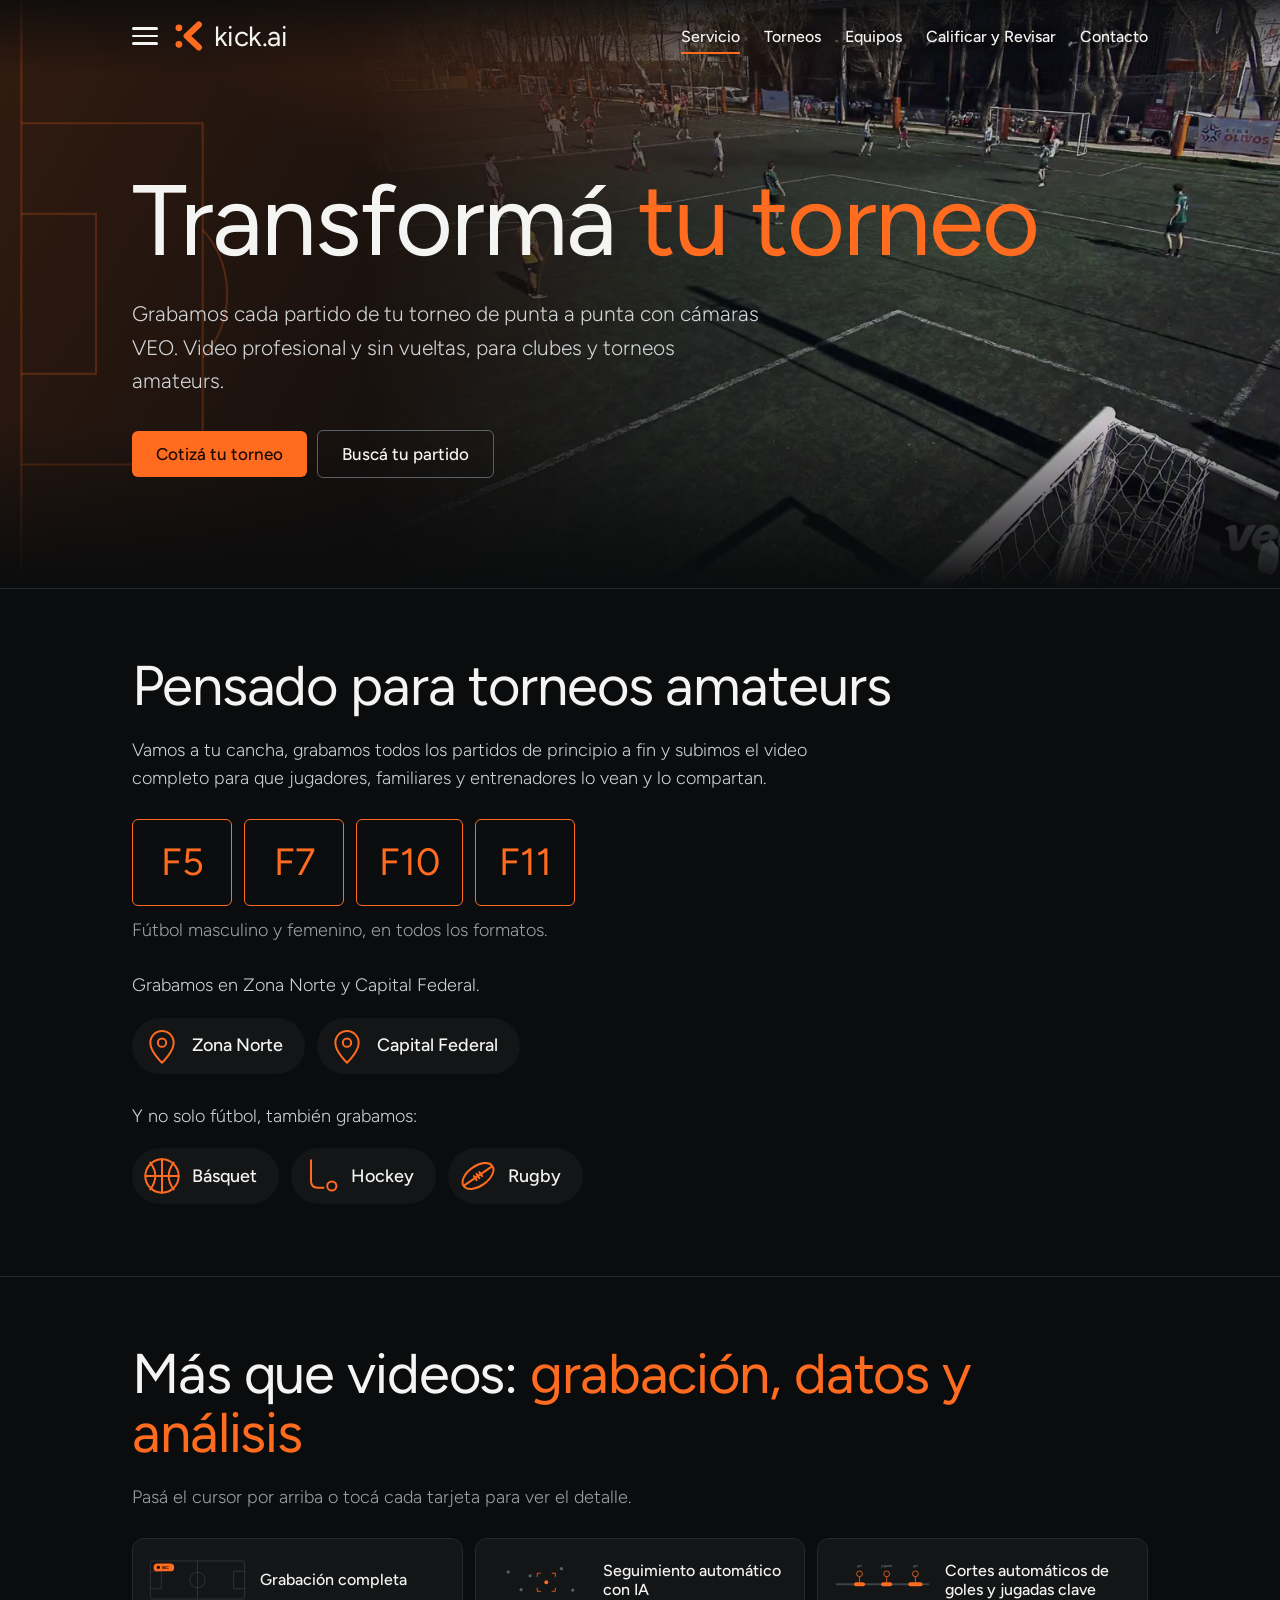
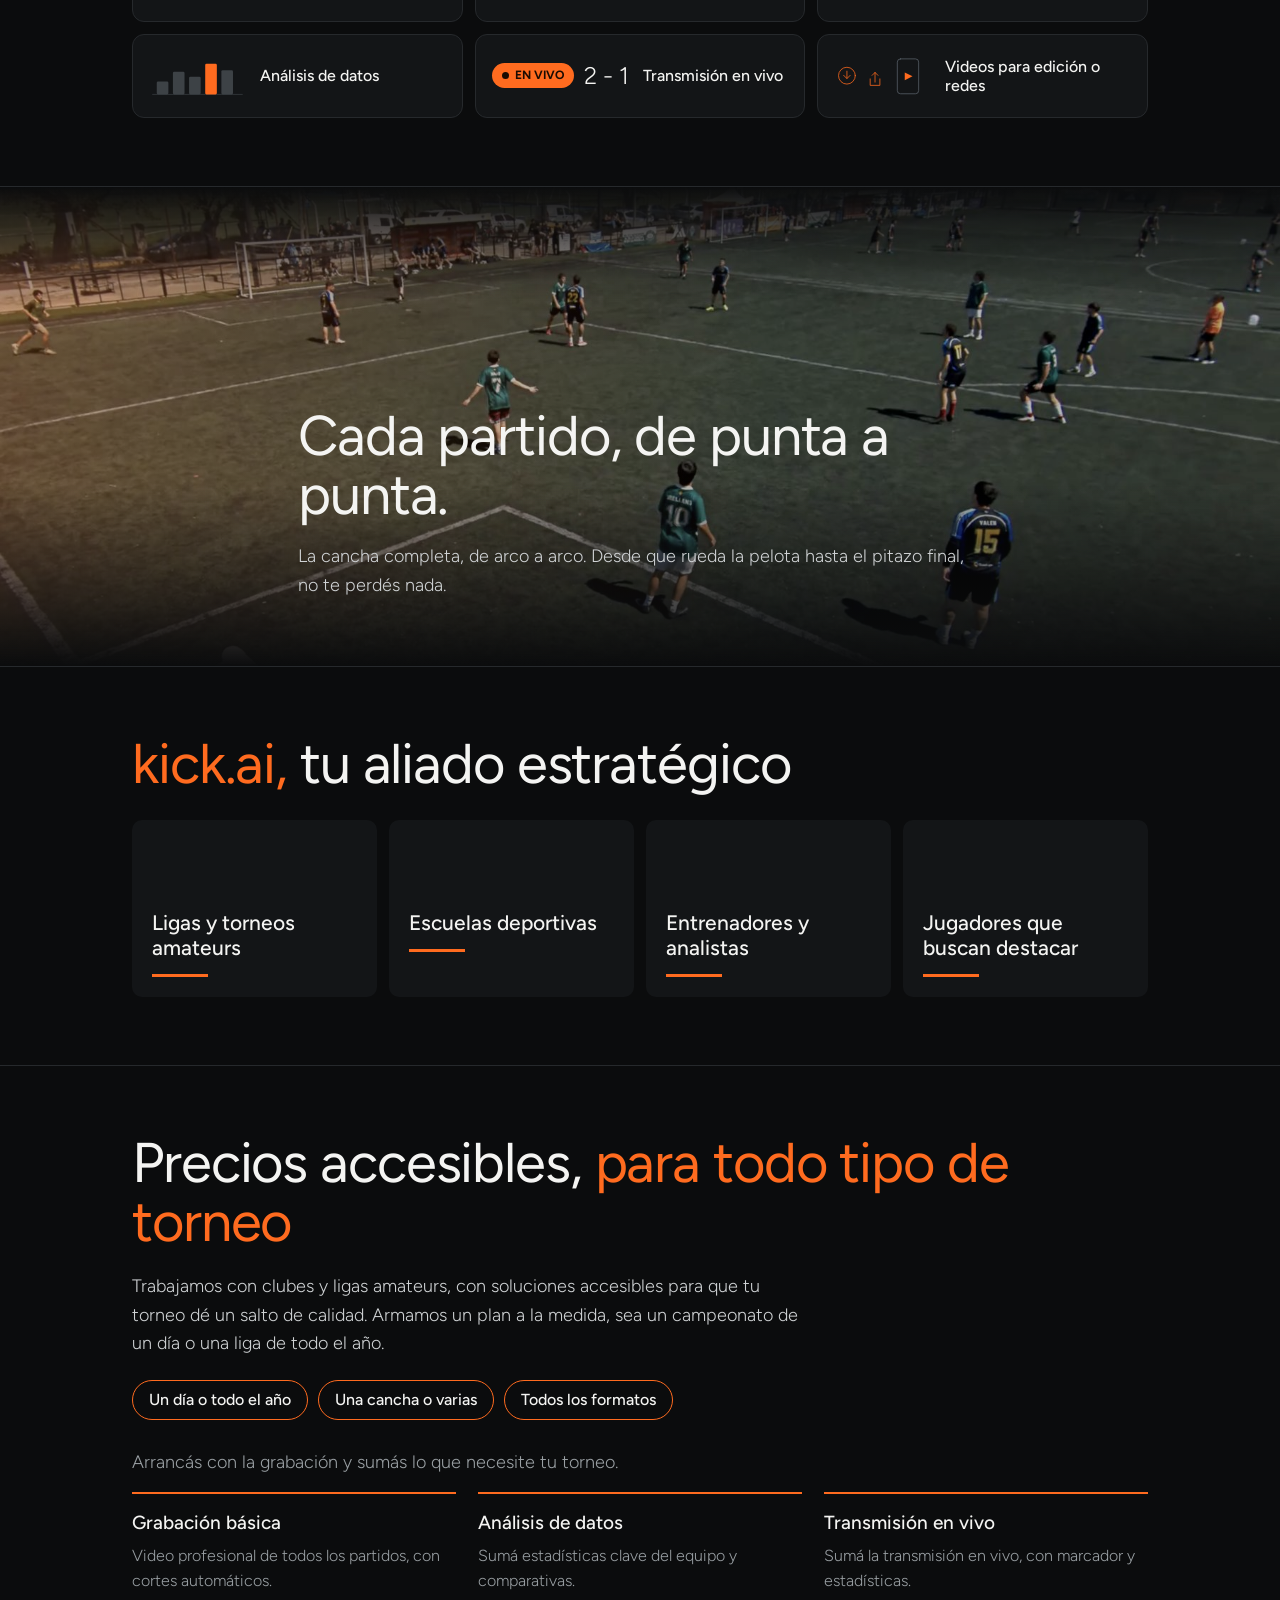
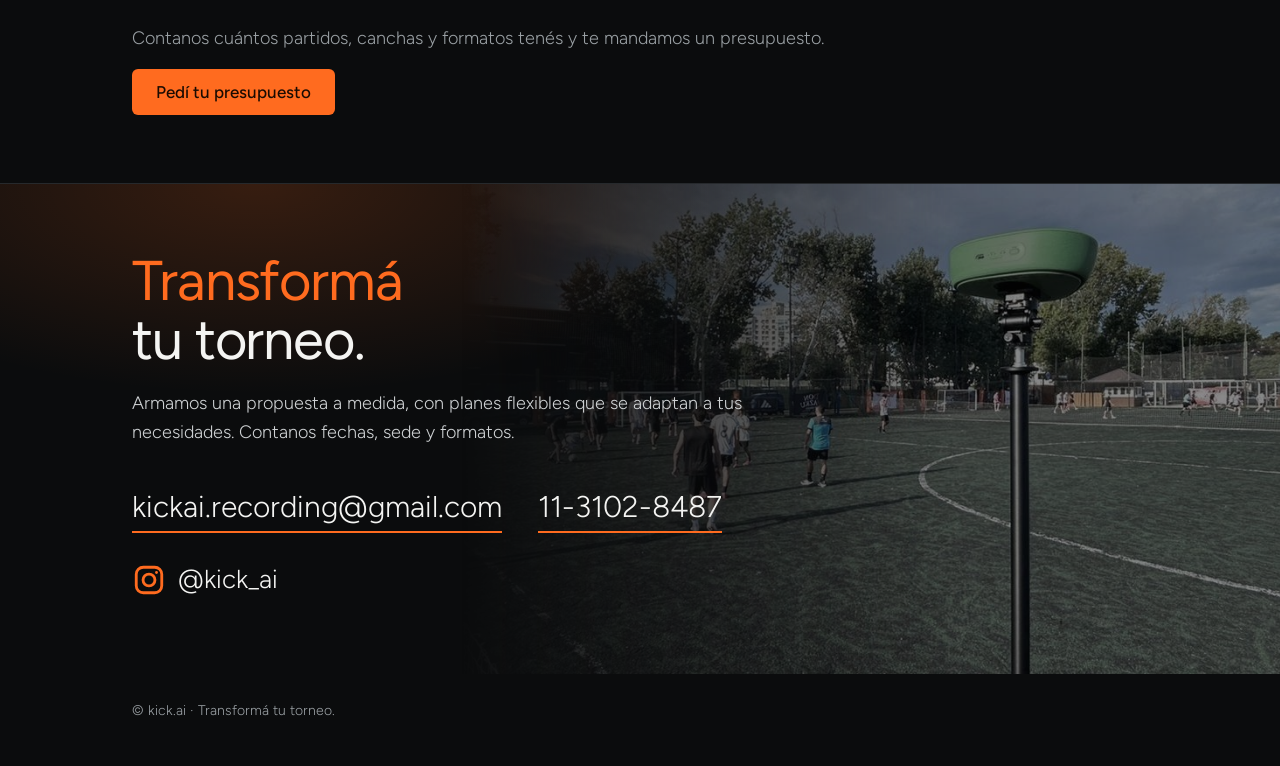
==== commit 1fb0a1eb: "Menú: agrega 'Calificar y Revisar' Co-Authored-By: Claude Opus 5.5 <noreply@anthropic.com> Claude-Se" ====
--- a/index.html
+++ b/index.html
@@ -164,8 +164,8 @@
 <header class="top"><div class="wrap">
 <button class="burger" aria-label="Abrir menú" aria-expanded="false"><span></span><span></span><span></span></button>
 <a class="logo" href="#/" aria-label="kick.ai, inicio"><svg viewBox="0 0 40 40" aria-hidden="true"><circle cx="6.5" cy="9" r="4.5" fill="#ff6b1f"/><circle cx="6.5" cy="31" r="4.5" fill="#ff6b1f"/><path d="M33 5 17 20l16 15" fill="none" stroke="#ff6b1f" stroke-width="8.5" stroke-linecap="round" stroke-linejoin="round"/></svg>kick.ai</a>
-<div class="drawer"><a href="#/" data-r="home">Servicio</a><a href="#/torneos" data-r="torneos">Torneos</a><a href="#/equipos" data-r="equipos">Equipos</a><a href="#contacto" data-r="contacto">Contacto</a></div>
-<nav><a href="#/" data-r="home">Servicio</a><a href="#/torneos" data-r="torneos">Torneos</a><a href="#/equipos" data-r="equipos">Equipos</a><a href="#contacto" data-r="contacto">Contacto</a></nav>
+<div class="drawer"><a href="#/" data-r="home">Servicio</a><a href="#/torneos" data-r="torneos">Torneos</a><a href="#/equipos" data-r="equipos">Equipos</a><a href="https://claude.ai/artifact/RG7pwsMTZe8Zc5FAbdBi7a" target="_blank" rel="noopener">Calificar y Revisar</a><a href="#contacto" data-r="contacto">Contacto</a></div>
+<nav><a href="#/" data-r="home">Servicio</a><a href="#/torneos" data-r="torneos">Torneos</a><a href="#/equipos" data-r="equipos">Equipos</a><a href="https://claude.ai/artifact/RG7pwsMTZe8Zc5FAbdBi7a" target="_blank" rel="noopener">Calificar y Revisar</a><a href="#contacto" data-r="contacto">Contacto</a></nav>
 </div></header>
 <!-- torneos: Liga Olvos, JAG, Boston League -->
 <main id="app"></main>
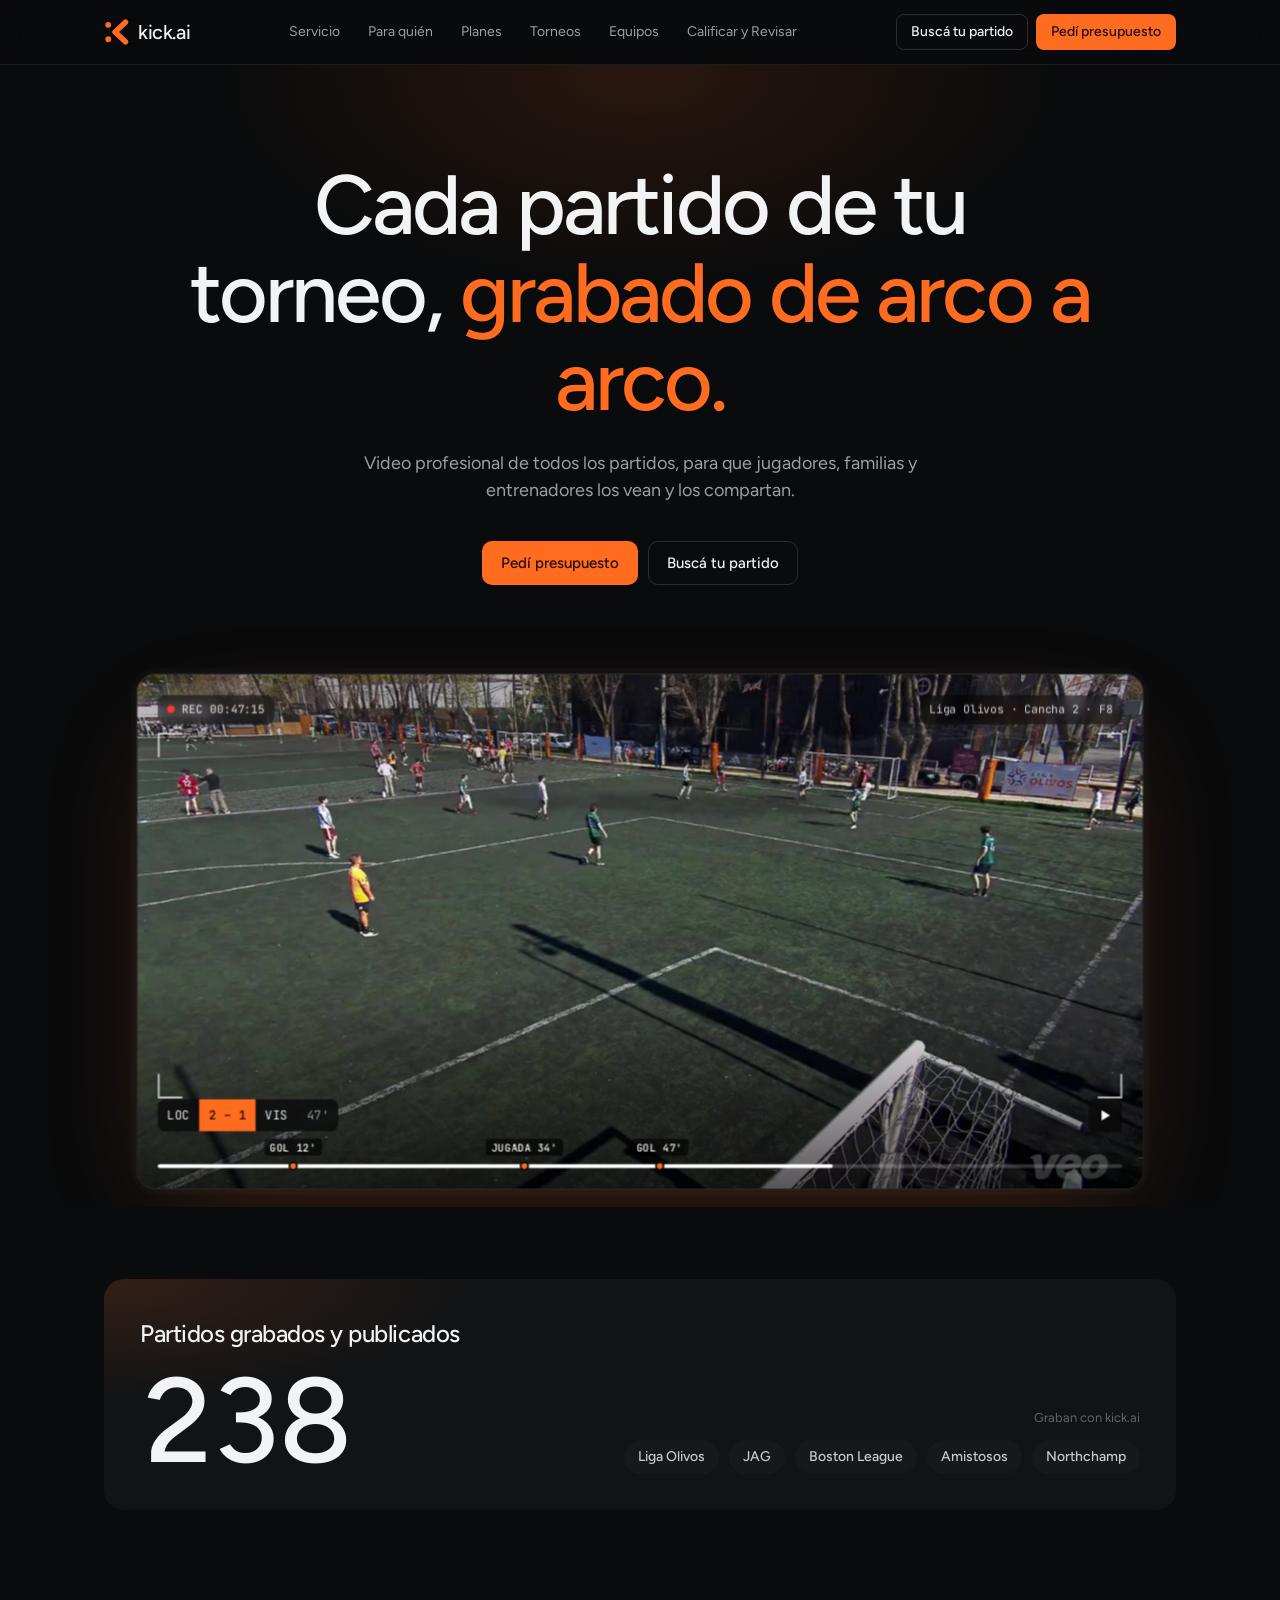
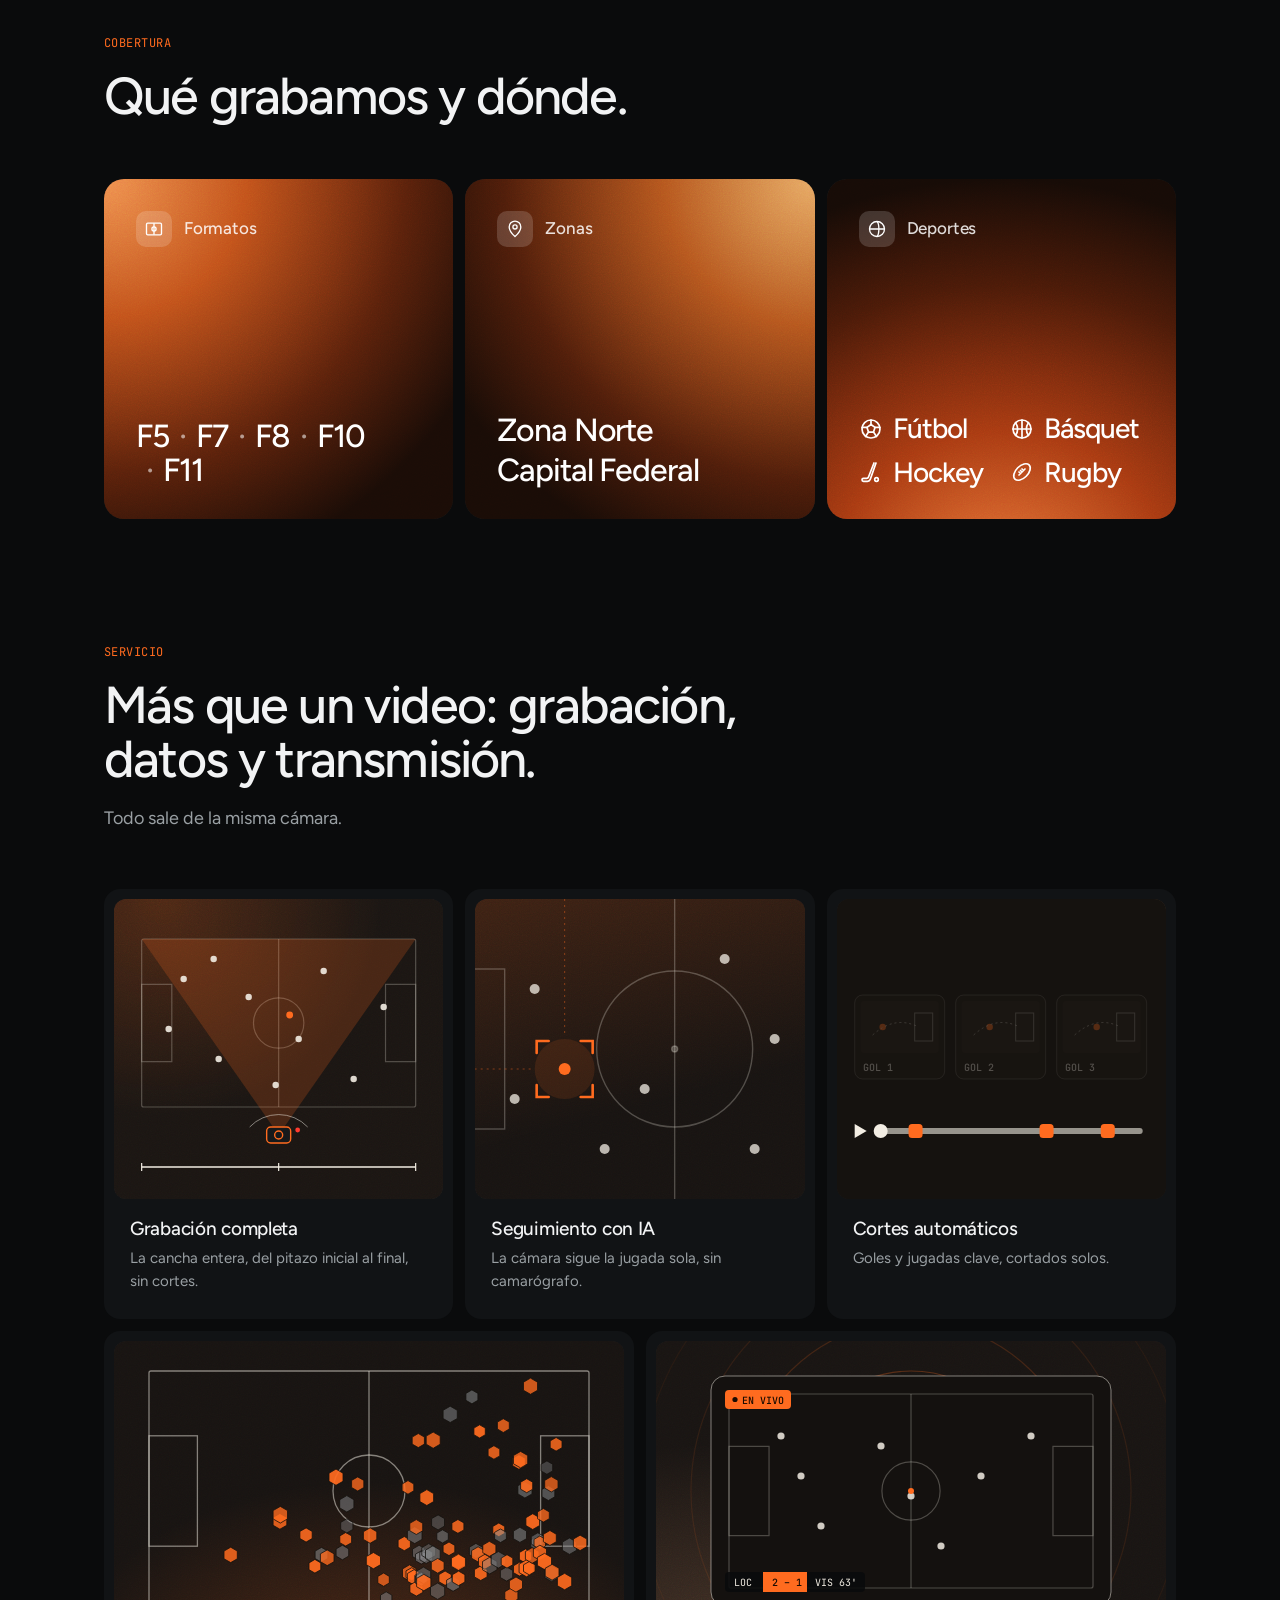
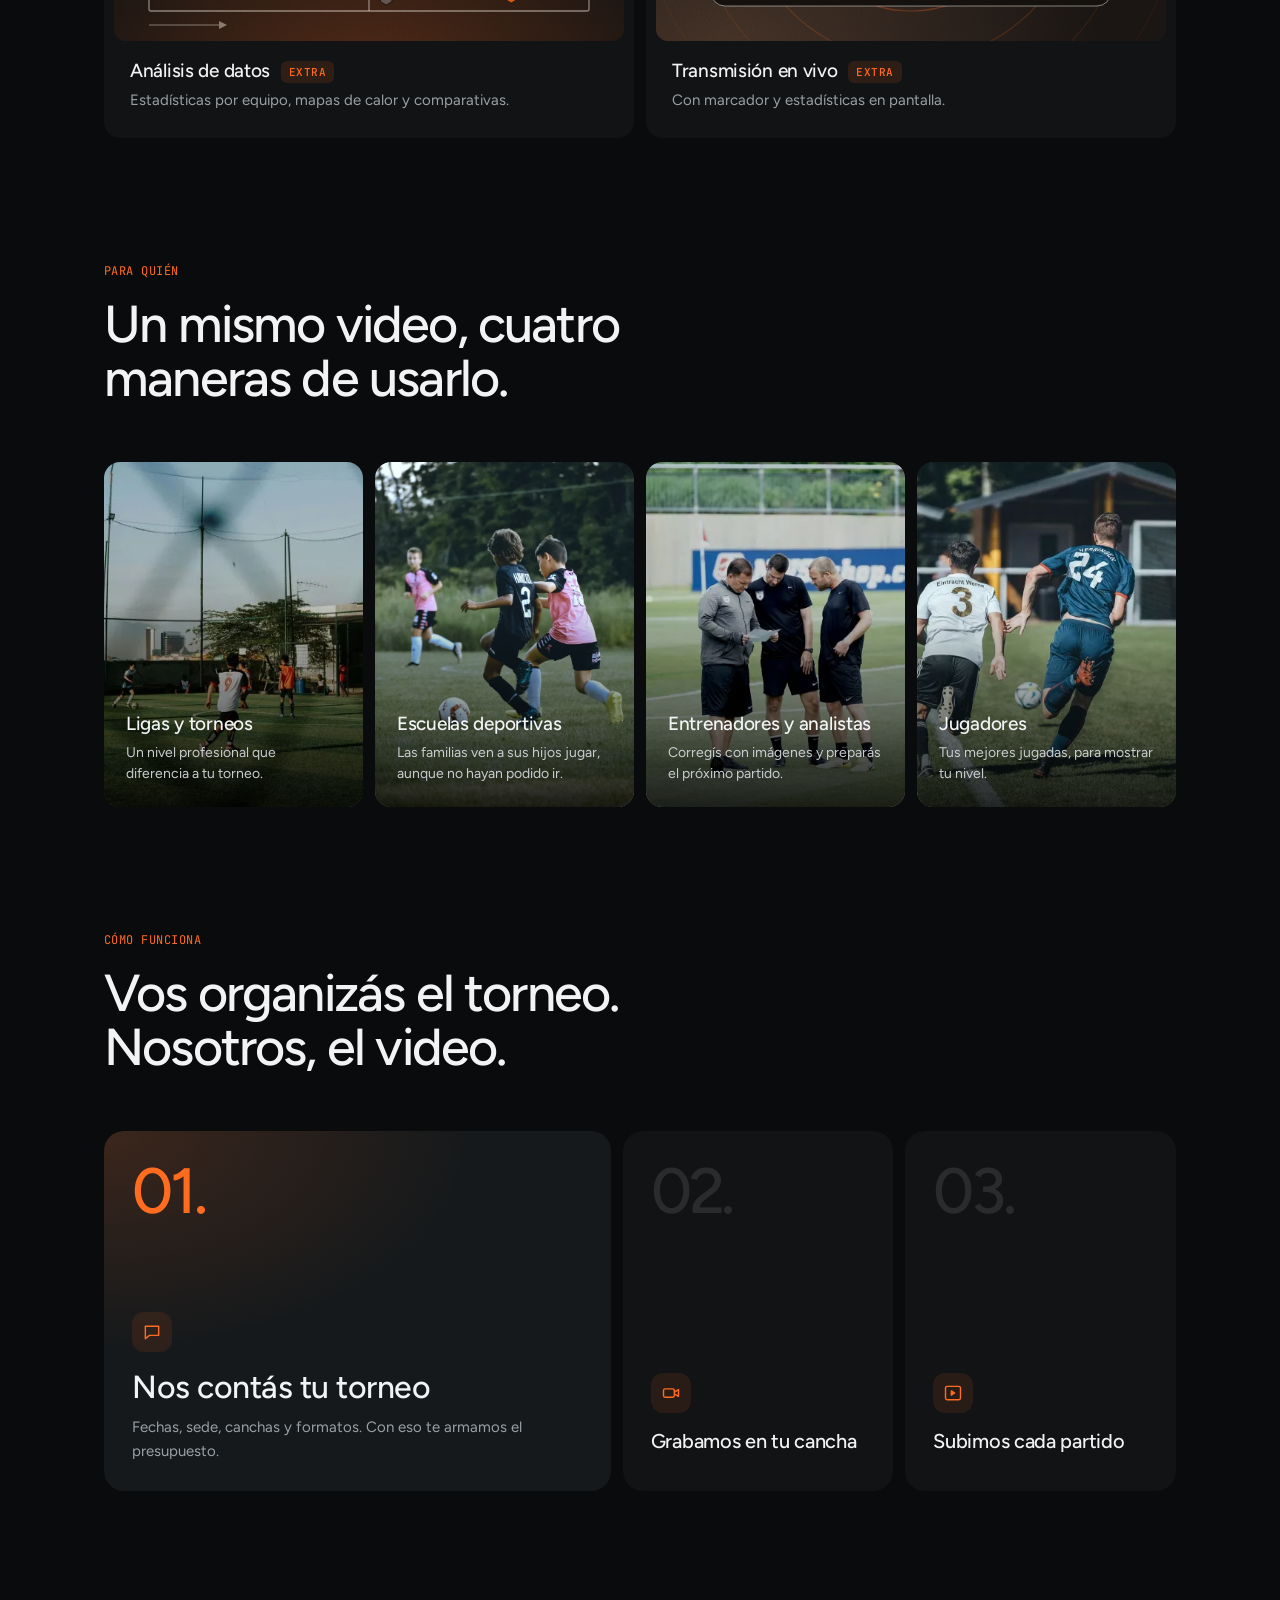
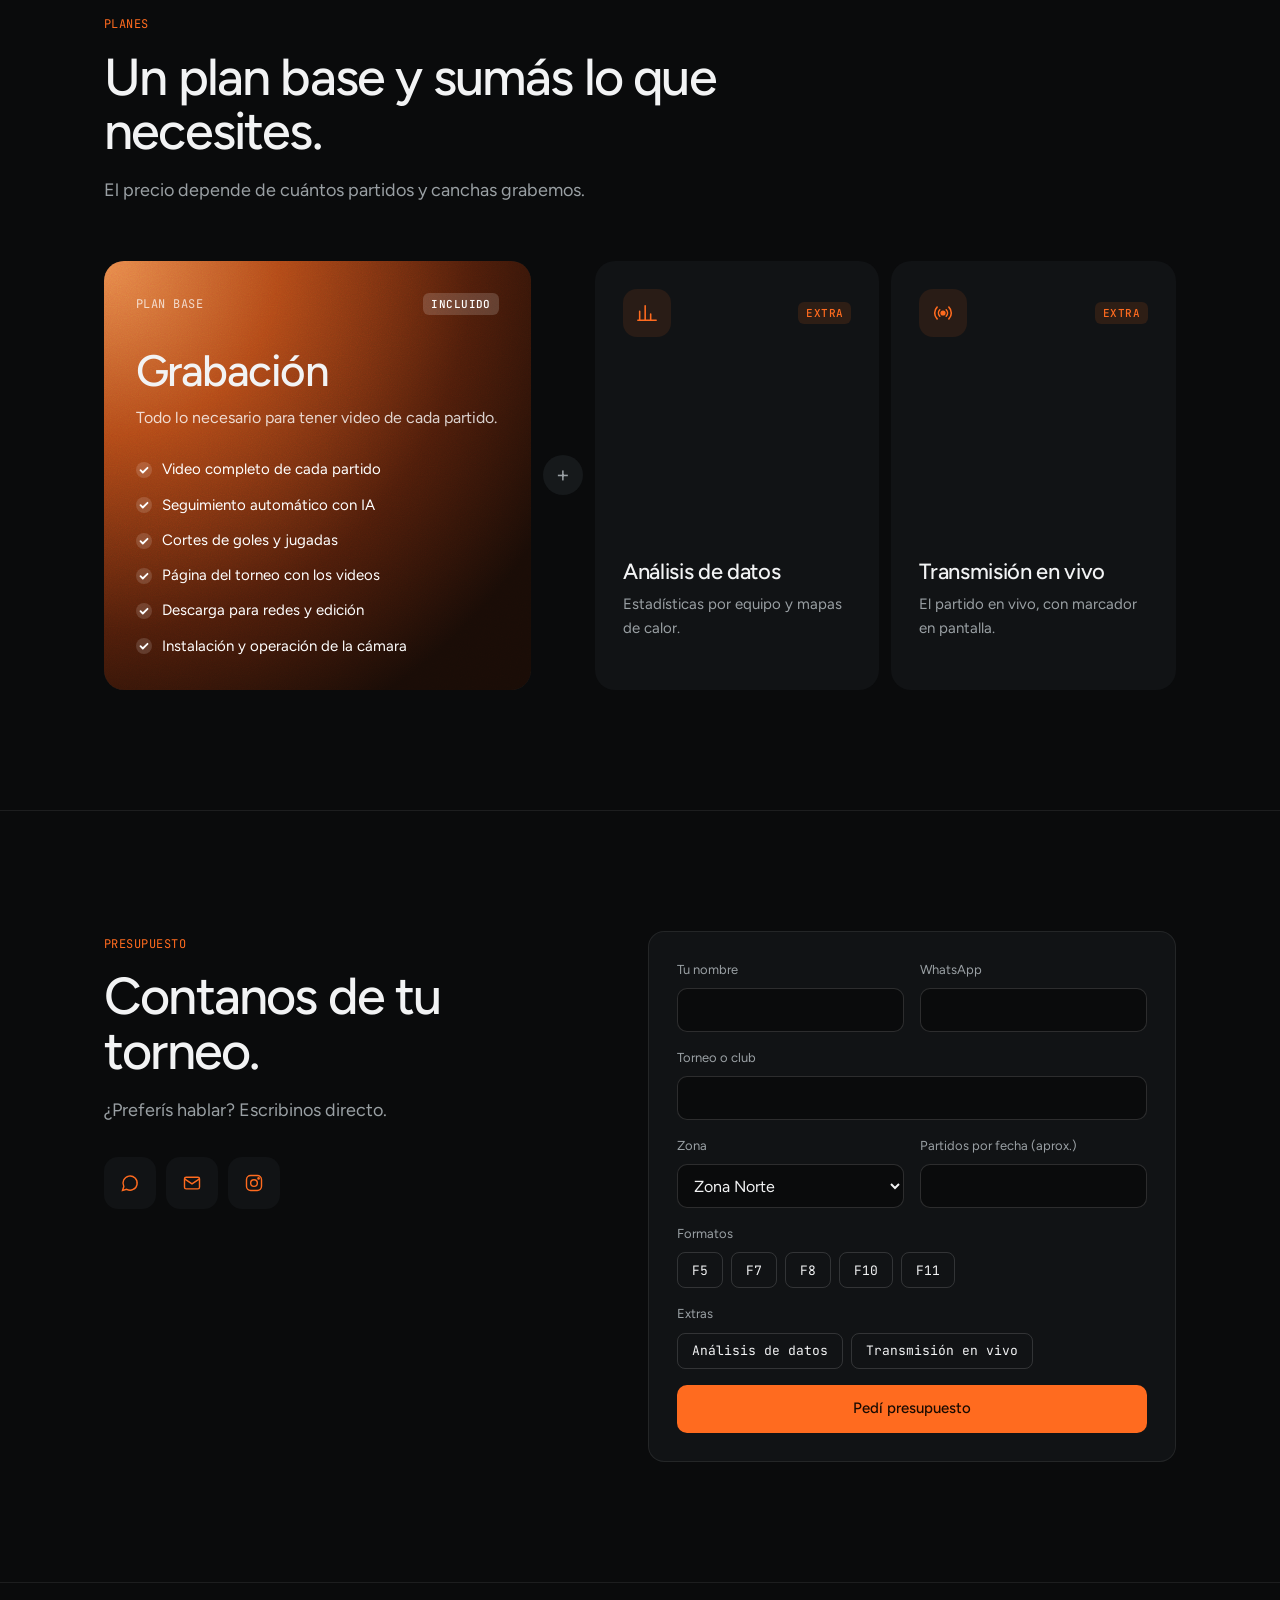
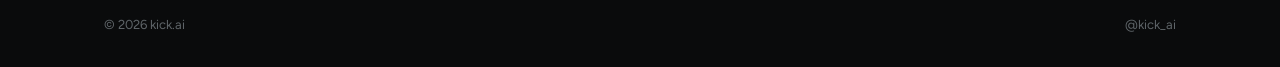
==== commit 8e30cd8a: "Home nueva (diseño Coco Web): contador y torneos reales, formulario de presupuesto por mail; Torneos" ====
--- a/index.html
+++ b/index.html
@@ -2,407 +2,848 @@
 <html lang="es-AR">
 <head>
 <meta charset="utf-8">
-<meta name="viewport" content="width=device-width, initial-scale=1, viewport-fit=cover">
-<title>kick.ai – Video completo para torneos de fútbol amateur</title>
-<meta name="description" content="kick.ai graba todos los partidos de tu torneo amateur con cámaras VEO. Video completo de cada partido, cortes automáticos de goles y jugadas clave, y todos los videos por fecha.">
-<meta name="theme-color" content="#0b0c0d">
-<meta property="og:type" content="website">
-<meta property="og:locale" content="es_AR">
-<meta property="og:title" content="kick.ai – Llevá tu torneo al siguiente nivel">
-<meta property="og:description" content="Grabamos todos los partidos de tu torneo, completos y en video profesional.">
-<link rel="icon" href="data:image/svg+xml,%3Csvg xmlns='http://www.w3.org/2000/svg' viewBox='0 0 40 40'%3E%3Crect width='40' height='40' rx='8' fill='%230b0c0d'/%3E%3Ccircle cx='6.5' cy='9' r='4.5' fill='%23ff6b1f'/%3E%3Ccircle cx='6.5' cy='31' r='4.5' fill='%23ff6b1f'/%3E%3Cpath d='M33 5 17 20l16 15' fill='none' stroke='%23ff6b1f' stroke-width='8.5' stroke-linecap='round' stroke-linejoin='round'/%3E%3C/svg%3E">
+<meta name="viewport" content="width=device-width, initial-scale=1">
+<title>kick.ai · Cada partido de tu torneo, grabado de arco a arco</title>
+<meta name="description" content="Video profesional de todos los partidos de tu torneo, para que jugadores, familias y entrenadores los vean y los compartan. Zona Norte y Capital Federal.">
+<meta property="og:type" content="website"><meta property="og:url" content="https://kickai.com.ar/">
+<meta property="og:title" content="kick.ai · Cada partido de tu torneo, grabado de arco a arco">
+<meta property="og:description" content="Video profesional de todos los partidos de tu torneo, para que jugadores, familias y entrenadores los vean y los compartan.">
+<meta property="og:image" content="https://kickai.com.ar/video/portada.jpg"><meta property="og:image:width" content="1280"><meta property="og:image:height" content="720">
+<meta name="theme-color" content="#0A0B0C">
+<script>/* links shared before the new home (kickai.com.ar/#/torneos, #/t/<id>) keep working */
+if(/^#\/(t|torneos)/.test(location.hash))location.replace("torneos.html"+location.hash);else if(/^#\/equipo/.test(location.hash))location.replace("equipos/");</script>
 <link rel="preconnect" href="https://fonts.googleapis.com">
-<link href="https://fonts.googleapis.com/css2?family=Figtree:wght@300;400;500;700&display=swap" rel="stylesheet">
+<link rel="preconnect" href="https://fonts.gstatic.com" crossorigin>
+<link href="https://fonts.googleapis.com/css2?family=Figtree:wght@400;500;600&family=JetBrains+Mono:wght@400;500&display=swap" rel="stylesheet">
 <style>
-:root{--bg:#0b0c0d;--panel:#131517;--line:#26292c;--ink:#f4f4f2;--mute:#9aa0a4;--accent:#ff6b1f;--accent-ink:#1a0b02;
-box-sizing:border-box;padding-top:env(safe-area-inset-top,0px);padding-bottom:env(safe-area-inset-bottom,0px)}
-html{scroll-padding-top:env(safe-area-inset-top,0px)}
-*,*:before,*:after{box-sizing:border-box}
-body{margin:0;background:var(--bg);color:var(--ink);font:300 18px/1.6 Figtree,system-ui,sans-serif}
-h1,h2,h3{margin:0;font-weight:400;line-height:1.05;letter-spacing:-.02em}
-b,strong{font-weight:700}a{color:inherit}
-:focus-visible{outline:3px solid var(--accent);outline-offset:2px}
-.wrap{max-width:1060px;margin:0 auto;padding:0 22px}
-.acc{color:var(--accent)}
-header.top{position:relative;z-index:5;background:linear-gradient(180deg,rgba(11,12,13,.82),rgba(11,12,13,0))}
-nav a{text-shadow:0 1px 8px rgba(0,0,0,.6)}
-.burger{display:flex;background:none;border:0;padding:10px;margin:0 6px 0 -10px;cursor:pointer;flex-direction:column;gap:5px;justify-content:center}
-.burger span{display:block;width:26px;height:2.5px;border-radius:2px;background:#f4f4f2;transition:transform .2s,opacity .2s}
-header.top.open .burger span:nth-child(1){transform:translateY(7.5px) rotate(45deg)}
-header.top.open .burger span:nth-child(2){opacity:0}
-header.top.open .burger span:nth-child(3){transform:translateY(-7.5px) rotate(-45deg)}
-@media(max-width:700px){header.top{background:rgba(11,12,13,.8);-webkit-backdrop-filter:blur(10px);backdrop-filter:blur(10px)}}
-.drawer{display:none;position:absolute;top:100%;left:0;right:0;background:#0b0c0d;border-bottom:1px solid #26292c;box-shadow:0 18px 30px rgba(0,0,0,.5);flex-direction:column}
-header.top.open .drawer{display:flex}
-.drawer a{display:block;text-decoration:none;font-weight:500;margin:0;padding:18px 24px 18px max(24px,calc(50vw - 508px));font-size:20px;border-left:4px solid transparent}
-.drawer a.on,.drawer a:hover{border-left-color:var(--accent);background:#14161a}
-header.top>.wrap{justify-content:flex-start!important}
-header.top>.wrap>nav{margin-left:auto}
-.burger{display:flex}
-@media(max-width:700px){header.top>.wrap>nav{display:none}}
-header.top .wrap{display:flex;align-items:center;justify-content:space-between;height:72px}
-.logo{display:flex;align-items:center;gap:10px;text-decoration:none;font-size:28px;font-weight:400;letter-spacing:-.02em}
-.logo svg{width:30px;height:30px}
-nav a{margin-left:24px;text-decoration:none;font-weight:500;font-size:16px;padding:6px 0;border-bottom:2px solid transparent}
-nav a.on,nav a:hover{border-color:var(--accent)}
-.hero{position:relative;overflow:hidden;margin-top:-72px;padding-top:72px;background:radial-gradient(900px 420px at 60% -10%,rgba(255,107,31,.28),transparent 70%),var(--bg)}
-.hero>svg{position:absolute;inset:0;width:100%;height:100%;-webkit-mask-image:linear-gradient(90deg,#000 25%,transparent 50%);mask-image:linear-gradient(90deg,#000 25%,transparent 50%)}
-.hero-img{position:absolute;top:0;right:0;width:72%;height:100%;object-fit:cover;object-position:50% 40%;filter:brightness(.78) saturate(.8);-webkit-mask-image:linear-gradient(90deg,transparent 0,#000 62%);mask-image:linear-gradient(90deg,transparent 0,#000 62%)}
-.hero:after{content:"";position:absolute;inset:0;pointer-events:none;background:linear-gradient(0deg,var(--bg) 0,transparent 28%),linear-gradient(120deg,rgba(255,107,31,.16),transparent 55%)}
-.hero .wrap{z-index:1}
-.band{position:relative;min-height:440px;overflow:hidden;display:flex;align-items:flex-end;border-top:1px solid var(--line)}
-.band img{position:absolute;inset:0;width:100%;height:100%;object-fit:cover;object-position:50% 62%;filter:brightness(.72) saturate(.9)}
-.band:before{content:"";position:absolute;inset:0;z-index:1;background:linear-gradient(0deg,var(--bg) 0,transparent 38%),linear-gradient(180deg,var(--bg) 0,transparent 24%),linear-gradient(90deg,rgba(255,107,31,.2),transparent 60%)}
-.band .wrap{position:relative;z-index:2;padding-top:220px;padding-bottom:48px}
-.band h2{font-size:clamp(34px,5.5vw,56px);max-width:12em;margin-bottom:12px}
-.contact{position:relative;overflow:hidden}
-.contact .wrap{position:relative;z-index:1}
-.contact-img{position:absolute;top:0;right:0;width:64%;height:100%;object-fit:cover;object-position:60% 50%;filter:brightness(.55) saturate(.75);-webkit-mask-image:linear-gradient(90deg,transparent 0,#000 60%);mask-image:linear-gradient(90deg,transparent 0,#000 60%)}
-@media(max-width:700px){.contact-img{width:100%;opacity:.3;-webkit-mask-image:none;mask-image:none}}
-.adminbar{background:var(--accent);color:var(--accent-ink);display:flex;flex-wrap:wrap;gap:6px 18px;justify-content:center;align-items:center;padding:8px 16px;font-size:14px;font-weight:500;position:relative;z-index:3}
-.adminbar .x{color:var(--accent-ink);font-weight:700;padding:0}
-.bento{display:grid;grid-template-columns:repeat(3,1fr);gap:12px}
-.tile{position:relative;height:84px;outline:0}
-.tc{position:absolute;top:0;left:0;right:0;min-height:100%;background:var(--panel);border:1px solid var(--line);border-radius:12px;padding:12px 16px;display:grid;grid-template-columns:auto 1fr;column-gap:14px;align-items:center;align-content:center;cursor:pointer;transform-origin:50% 0;transition:border-color .2s,box-shadow .25s,transform .25s}
-.tile:hover,.tile:focus-within,.tile.open{z-index:5}
-.tile:hover .tc,.tile:focus-within .tc,.tile.open .tc{border-color:var(--accent);box-shadow:0 18px 40px rgba(0,0,0,.6);transform:scale(1.07)}
-.tile:focus-visible .tc{outline:3px solid var(--accent);outline-offset:2px}
-.tc .vis svg{display:block;height:42px;width:auto}
-.tc b{font-size:16px;font-weight:500;line-height:1.2}
-.more{grid-column:1/-1;display:grid;grid-template-rows:0fr;transition:grid-template-rows .25s ease}
-.more>div{overflow:hidden;min-height:0}
-.more p{margin:10px 0 2px;color:var(--mute);font-size:15px;line-height:1.45}
-.tile:hover .more,.tile:focus-within .more,.tile.open .more{grid-template-rows:1fr}
-.live.sm{display:flex;align-items:center;gap:10px;height:42px}
-.live.sm b{font-size:24px;font-weight:300;line-height:1}
-.pill{display:inline-flex;align-items:center;gap:6px;background:var(--accent);color:var(--accent-ink);font-weight:700;font-size:12px;padding:3px 10px;border-radius:999px}
-.pill i{width:7px;height:7px;border-radius:50%;background:var(--accent-ink)}
-@media(max-width:700px){.bento{grid-template-columns:repeat(2,1fr)}.tile{height:96px}}
-@media(max-width:460px){.bento{grid-template-columns:1fr}.tile{height:84px}}
-@media(prefers-reduced-motion:no-preference){.rec,.pill i{animation:blink 1.4s ease-in-out infinite}@keyframes blink{50%{opacity:.25}}}
-.chips{display:flex;flex-wrap:wrap;gap:10px;margin:22px 0 28px}
-.chip{border:1.5px solid var(--accent);border-radius:999px;padding:6px 16px;font-size:16px;font-weight:500}
-.plans{display:grid;grid-template-columns:repeat(auto-fit,minmax(220px,1fr));gap:22px}
-.plan{border-top:2px solid var(--accent);padding-top:14px}
-.plan b{font-size:19px;font-weight:500;display:block;margin-bottom:4px}
-.plan p{margin:0;color:var(--mute);font-size:16px}
-.sports{display:flex;flex-wrap:wrap;gap:12px;margin:18px 0 4px}
-.sp{display:flex;align-items:center;gap:10px;background:var(--panel);border-radius:999px;padding:8px 22px 8px 10px;font-weight:500;font-size:18px}
-.sp svg{width:40px;height:40px;color:var(--accent);fill:none;stroke:currentColor;stroke-width:2.4;stroke-linecap:round;stroke-linejoin:round;flex:none}
-.mos{display:flex;flex-wrap:wrap;gap:8px;margin:18px 0 4px}
-.mo{font:inherit;font-size:16px;font-weight:500;text-transform:capitalize;background:var(--panel);color:var(--ink);border:1.5px solid #33373a;border-radius:999px;padding:8px 18px;cursor:pointer}
-.mo:hover{border-color:var(--accent)}
-.mo.on{background:var(--accent);border-color:var(--accent);color:var(--accent-ink)}
-.wks{margin:6px 0 2px}
-.wks .mo{font-size:14px;padding:6px 14px;border-radius:6px}
-.fh{font-size:20px;font-weight:500;color:var(--accent);margin:20px 0 8px}
-@media(max-width:700px){.hero-img{width:100%;opacity:.38;-webkit-mask-image:none;mask-image:none}.hero>svg{display:none}}
-.hero .wrap{position:relative;padding-top:96px;padding-bottom:110px}
-.hero h1{font-size:clamp(46px,9vw,100px);max-width:10em}
-.hero p{max-width:30em;font-size:21px;margin:24px 0 32px;color:#d3d6d8}
-.btn{display:inline-block;background:var(--accent);color:var(--accent-ink);font:500 17px Figtree,sans-serif;padding:13px 24px;border:0;border-radius:6px;text-decoration:none;cursor:pointer}
-.btn.alt{background:transparent;color:var(--ink);border:1.5px solid #5b6064;margin-left:10px}
-.btn.sm{padding:8px 15px;font-size:15px}
-section.blk{padding:68px 0;border-top:1px solid var(--line)}
-section.blk h2{font-size:clamp(34px,5.5vw,56px);margin-bottom:20px}
-.lead{max-width:38em;color:#cfd2d4}
-.formats{display:flex;flex-wrap:wrap;gap:12px;margin:26px 0 10px}
-.fmt{border:1.5px solid var(--accent);color:var(--accent);padding:12px 22px;border-radius:6px;font-size:38px;font-weight:400;min-width:100px;text-align:center}
-.fmt small{display:block;font-size:13px;font-weight:300;color:var(--mute)}
-.list{display:grid;gap:8px;margin-top:26px}
-.item{background:var(--panel);border-left:3px solid var(--accent);padding:16px 20px}
-.item b{display:block;font-weight:500;font-size:19px}
-.item span{color:var(--mute);font-size:16px}
-.aud{display:grid;grid-template-columns:repeat(auto-fit,minmax(220px,1fr));gap:12px;margin-top:26px}
-.aud div{background:var(--panel);border-radius:10px;padding:90px 20px 20px;font-weight:500;font-size:21px;line-height:1.2}
-.aud div:after{content:"";display:block;width:56px;height:3px;background:var(--accent);margin-top:14px}
-.gal{display:grid;grid-template-columns:repeat(auto-fit,minmax(300px,1fr));gap:12px;margin-top:36px}
-.gal img{width:100%;height:100%;object-fit:cover;border-radius:10px;display:block;aspect-ratio:16/9;background:var(--panel)}
-.gal img:first-child{grid-column:1/-1;aspect-ratio:2/1}
-.contact{text-align:left;background:radial-gradient(700px 300px at 20% 0,rgba(255,107,31,.18),transparent 70%)}
-.contact h2{font-size:clamp(44px,8vw,88px)}
-.contact a.ig{display:inline-flex;align-items:center;gap:12px;margin-top:26px;font-size:clamp(20px,4vw,26px);text-decoration:none}
-.contact a.ig svg{width:34px;height:34px;color:var(--accent);fill:none;stroke:currentColor;stroke-width:2;flex:none}
-.contact a.mail{display:inline-block;font-size:clamp(20px,4vw,30px);margin-top:18px;border-bottom:2px solid var(--accent);text-decoration:none}
-footer{padding:26px 0 44px;color:var(--mute);font-size:14px}
-.page{padding:48px 0 80px}
-.page h1{font-size:clamp(40px,7vw,68px);margin-bottom:10px}
-.sub{color:var(--mute);margin:0 0 26px}
-.tgrid{display:grid;grid-template-columns:repeat(auto-fill,minmax(280px,1fr));gap:14px}
-.tcard{display:block;text-decoration:none;background:var(--panel);border-left:3px solid var(--accent);border-radius:4px;padding:20px 22px}
-.tcard:hover{background:#1a1d20}
-.tcard h3{font-size:28px;font-weight:500;margin-bottom:4px}
-.tcard span{color:var(--mute);font-size:15px;display:block}
-.date{display:flex;align-items:baseline;gap:14px;flex-wrap:wrap;margin:36px 0 12px;border-bottom:1px solid var(--line);padding-bottom:8px}
-.date h2{font-size:30px;font-weight:500;text-transform:capitalize}.date span{color:var(--mute);font-size:15px}
-.match{display:grid;grid-template-columns:64px 1fr auto;gap:14px;align-items:center;background:var(--panel);border-radius:6px;padding:14px 18px;margin-bottom:8px}
-.match .t{font-size:24px;font-weight:500;color:var(--accent)}
-.match.th{grid-template-columns:168px 64px 1fr auto}
-.thumb{display:block;border-radius:6px;overflow:hidden;aspect-ratio:16/9;background:#0f1113}
-.thumb img{display:block;width:100%;height:100%;object-fit:cover;transition:transform .25s}
-.thumb:hover img{transform:scale(1.05)}
-@media(max-width:560px){.match.th{grid-template-columns:56px 1fr}.match.th .thumb{grid-column:1/-1}}
-.match .tm{font-weight:500;font-size:19px}.match .meta{color:var(--mute);font-size:14px}
-.tag{display:inline-block;font-size:12px;font-weight:500;border:1px solid #3a3e42;border-radius:3px;padding:0 7px;margin-right:5px}
-.soon{color:var(--mute);font-size:14px}
-input,select{font:inherit;font-size:16px;padding:10px 12px;border:1px solid #33373a;border-radius:6px;background:#0f1113;color:var(--ink);min-width:0}
-.bar{display:flex;margin-bottom:6px}.bar input{flex:1}
-.admin{background:var(--panel);border:1.5px dashed var(--accent);border-radius:8px;padding:18px;margin:0 0 28px}
-.admin h3{font-size:24px;font-weight:500;margin-bottom:12px}
-.admin form{display:grid;grid-template-columns:repeat(auto-fit,minmax(150px,1fr));gap:10px}
-.x{background:none;border:0;color:var(--mute);cursor:pointer;font:inherit;font-size:14px;text-decoration:underline;padding:6px 0}
-.empty{padding:30px;border:1px dashed #3a3e42;border-radius:8px;color:var(--mute)}
-.back{display:inline-block;margin-bottom:16px;color:var(--mute)}
-@media(max-width:560px){.match{grid-template-columns:56px 1fr}.match .go{grid-column:1/-1}nav a{margin-left:14px}.btn.alt{margin:10px 0 0}}
-@media(prefers-reduced-motion:reduce){.hero-img{display:none}}
-@media(prefers-reduced-motion:no-preference){.hero h1{animation:rise .8s ease-out both}@keyframes rise{from{opacity:0;transform:translateY(14px)}}}
+:root{
+  --bg:#0A0B0C;
+  --surface:#111315;
+  --surface-2:#16191B;
+  --line:rgba(255,255,255,.08);
+  --line-2:rgba(255,255,255,.14);
+  --text:#F2F3F4;
+  --muted:#9AA0A4;
+  --faint:#5E6468;
+  --orange:#FF6B1F;
+  --orange-ink:#1A0B02;
+  --pitch:rgba(255,255,255,.16);
+  --radius:16px;
+  --sans:"Figtree",system-ui,sans-serif;
+  --mono:"JetBrains Mono",ui-monospace,monospace;
+  --wrap:1120px;
+}
+*{box-sizing:border-box;margin:0;padding:0}
+html{scroll-behavior:smooth}
+body{background:var(--bg);color:var(--text);font-family:var(--sans);font-size:16px;line-height:1.55;-webkit-font-smoothing:antialiased}
+img,video,svg{display:block;max-width:100%}
+a{color:inherit;text-decoration:none}
+button,input,select{font:inherit;color:inherit}
+:focus-visible{outline:2px solid var(--orange);outline-offset:3px;border-radius:6px}
+.wrap{max-width:var(--wrap);margin:0 auto;padding:0 24px}
+.mono{font-family:var(--mono);font-size:12px;letter-spacing:.02em}
+
+/* ---------- Buttons ---------- */
+.btn{display:inline-flex;align-items:center;justify-content:center;gap:8px;height:44px;padding:0 18px;border-radius:10px;font-weight:500;font-size:15px;cursor:pointer;border:1px solid transparent;transition:background .2s,border-color .2s,transform .2s}
+.btn-primary{background:var(--orange);color:var(--orange-ink)}
+.btn-primary:hover{background:#FF7D3A}
+.btn-ghost{border-color:var(--line-2);color:var(--text)}
+.btn-ghost:hover{border-color:rgba(255,255,255,.3);background:rgba(255,255,255,.03)}
+.btn-sm{height:36px;padding:0 14px;font-size:14px;border-radius:8px}
+
+/* ---------- Nav ---------- */
+.nav{position:sticky;top:0;z-index:50;background:rgba(10,11,12,.72);backdrop-filter:blur(14px);-webkit-backdrop-filter:blur(14px);border-bottom:1px solid var(--line)}
+.nav .wrap{display:flex;align-items:center;justify-content:space-between;height:64px}
+.logo{display:flex;align-items:center;gap:8px;font-weight:500;font-size:20px;letter-spacing:-.02em}
+.nav-links{display:flex;gap:28px;font-size:14px;color:var(--muted)}
+.nav-links a:hover{color:var(--text)}
+.nav-cta{display:flex;gap:8px}
+@media (max-width:760px){.nav-links{display:none}}
+@media (max-width:420px){.nav-cta .btn-primary{display:none}}
+
+/* ---------- Section scaffolding ---------- */
+section{padding:120px 0}
+.sec-head{max-width:640px;margin-bottom:56px}
+.sec-head.center{margin-left:auto;margin-right:auto;text-align:center}
+.eyebrow{display:inline-block;font-family:var(--mono);font-size:12px;color:var(--orange);margin-bottom:16px;letter-spacing:.04em;text-transform:uppercase}
+h1,h2,h3{font-weight:500;letter-spacing:-.035em;line-height:1.05}
+h2{font-size:clamp(32px,4.4vw,52px)}
+h3{font-size:19px;letter-spacing:-.015em;line-height:1.25}
+.lead{color:var(--muted);font-size:18px;margin-top:18px}
+@media (max-width:760px){section{padding:80px 0}.sec-head{margin-bottom:40px}}
+
+/* ---------- Hero ---------- */
+.hero{padding:96px 0 0;text-align:center;position:relative;overflow:hidden}
+.hero::before{content:"";position:absolute;inset:-200px 0 auto;height:700px;background:radial-gradient(600px 300px at 50% 30%,rgba(255,107,31,.13),transparent 70%);pointer-events:none}
+.chip{display:inline-flex;align-items:center;gap:8px;height:30px;padding:0 12px;border:1px solid var(--line-2);border-radius:999px;font-size:13px;color:var(--muted);background:rgba(255,255,255,.02)}
+.chip .dot{width:6px;height:6px;border-radius:50%;background:var(--orange)}
+.hero h1{font-size:clamp(42px,7vw,84px);max-width:900px;margin:0 auto}
+.hero h1 em{font-style:normal;color:var(--orange)}
+.hero .lead{max-width:560px;margin:24px auto 0}
+.hero-ctas{display:flex;gap:10px;justify-content:center;margin-top:36px;flex-wrap:wrap}
+
+/* Viewfinder — signature */
+.viewfinder{position:relative;margin:72px auto 0;max-width:1080px;aspect-ratio:16/8.2;border-radius:20px;overflow:hidden;border:1px solid var(--line-2);box-shadow:0 40px 120px -40px rgba(255,107,31,.25),0 0 0 6px rgba(255,255,255,.02)}
+.viewfinder video,.viewfinder img{width:100%;height:100%;object-fit:cover}
+.viewfinder::after{content:"";position:absolute;inset:0;background:linear-gradient(180deg,rgba(0,0,0,.35),transparent 25%,transparent 60%,rgba(0,0,0,.65))}
+.vf-ui{position:absolute;inset:0;z-index:2;padding:22px;display:flex;flex-direction:column;justify-content:space-between;text-align:left}
+.vf-row{display:flex;justify-content:space-between;align-items:center;gap:12px}
+.rec{display:inline-flex;align-items:center;gap:8px;background:rgba(0,0,0,.5);backdrop-filter:blur(6px);padding:6px 10px;border-radius:8px}
+.rec i{width:8px;height:8px;border-radius:50%;background:#FF3B30;animation:blink 1.2s steps(2) infinite}
+@keyframes blink{50%{opacity:.2}}
+.vf-tag{background:rgba(0,0,0,.5);backdrop-filter:blur(6px);padding:6px 10px;border-radius:8px;color:#D6D9DB}
+.corner{position:absolute;width:26px;height:26px;border-color:rgba(255,255,255,.7);border-style:solid;z-index:2}
+.c-tl{top:62px;left:22px;border-width:2px 0 0 2px}.c-tr{top:62px;right:22px;border-width:2px 2px 0 0}
+.c-bl{bottom:96px;left:22px;border-width:0 0 2px 2px}.c-br{bottom:96px;right:22px;border-width:0 2px 2px 0}
+.score{display:inline-flex;align-items:stretch;border-radius:8px;overflow:hidden;font-family:var(--mono);font-size:13px;background:rgba(10,11,12,.8);backdrop-filter:blur(6px)}
+.score span{padding:7px 10px}
+.score .s{background:var(--orange);color:var(--orange-ink);font-weight:500}
+.score .min{color:var(--muted)}
+.timeline{position:relative;height:4px;background:rgba(255,255,255,.18);border-radius:4px;margin-top:34px}
+.timeline .fill{position:absolute;inset:0 30% 0 0;background:#fff;border-radius:4px}
+.timeline .mk{position:absolute;top:50%;width:10px;height:10px;border-radius:50%;background:var(--orange);border:2px solid #0A0B0C;transform:translate(-50%,-50%)}
+.timeline .mk b{position:absolute;bottom:14px;left:50%;transform:translateX(-50%);font:500 11px var(--mono);color:#fff;background:rgba(0,0,0,.6);padding:2px 6px;border-radius:4px;white-space:nowrap}
+.vf-pause{width:36px;height:36px;border-radius:8px;border:0;background:rgba(0,0,0,.5);backdrop-filter:blur(6px);display:grid;place-items:center;cursor:pointer}
+@media (max-width:760px){
+  .viewfinder{aspect-ratio:4/5;margin-top:48px;border-radius:14px}
+  .vf-ui{padding:14px}.corner{display:none}.vf-tag{display:none}
+  .timeline .mk b{display:none}
+}
+
+/* Proof — contador en vivo */
+.proof{padding:72px 0 0}
+.stat-card{display:flex;justify-content:space-between;align-items:flex-end;gap:32px;flex-wrap:wrap;background:var(--surface);border-radius:20px;padding:36px;position:relative;overflow:hidden}
+.stat-card::before{content:"";position:absolute;inset:0;background:radial-gradient(60% 90% at 0% 0%,rgba(255,107,31,.14),transparent 60%);pointer-events:none}
+.stat-card > *{position:relative}
+.big{display:flex;align-items:baseline;gap:14px;margin-top:14px;flex-wrap:wrap}
+.big strong{font-size:clamp(72px,10vw,120px);font-weight:500;letter-spacing:-.05em;line-height:.9;font-variant-numeric:tabular-nums}
+.delta{display:inline-flex;align-items:center;gap:6px;height:30px;padding:0 10px;border-radius:999px;background:rgba(255,107,31,.14);color:var(--orange);font:500 13px var(--mono)}
+.big-label{color:var(--text);font-size:clamp(20px,2.2vw,24px);font-weight:500;letter-spacing:-.02em}
+.leagues{display:flex;align-items:center;gap:10px;flex-wrap:wrap;justify-content:flex-end;max-width:520px}
+.leagues small{flex-basis:100%;text-align:right;font-size:13px;color:var(--faint);margin-bottom:2px}
+.leagues span{height:34px;padding:0 14px;border-radius:999px;background:var(--surface-2);display:inline-flex;align-items:center;font-size:14px;font-weight:500;color:#C9CDD0}
+@media (max-width:760px){.stat-card{padding:24px}.leagues{justify-content:flex-start}.leagues small{text-align:left}}
+/* ---------- Coverage (equal-weight columns) ---------- */
+.cover-grid{display:grid;grid-template-columns:repeat(3,1fr);border:1px solid var(--line);border-radius:var(--radius);overflow:hidden}
+.cover-col{padding:32px;border-right:1px solid var(--line);display:flex;flex-direction:column;gap:20px}
+.cover-col:last-child{border-right:0}
+.cover-col .ic{width:40px;height:40px;border-radius:10px;background:var(--surface-2);border:1px solid var(--line);display:grid;place-items:center}
+.cover-col p{color:var(--muted);font-size:15px}
+.tags{display:flex;flex-wrap:wrap;gap:8px;margin-top:auto}
+.tag{white-space:nowrap;height:32px;padding:0 12px;border-radius:8px;background:var(--surface-2);border:1px solid var(--line);display:inline-flex;align-items:center;font-size:14px}
+.tag.m{font-family:var(--mono);font-size:13px}
+@media (max-width:860px){.cover-grid{grid-template-columns:1fr}.cover-col{border-right:0;border-bottom:1px solid var(--line)}.cover-col:last-child{border-bottom:0}}
+
+/* ---------- Features bento ---------- */
+.bento{display:grid;grid-template-columns:repeat(6,1fr);gap:12px}
+.card{background:var(--surface);border:1px solid var(--line);border-radius:var(--radius);padding:28px;display:flex;flex-direction:column;gap:24px;overflow:hidden;position:relative}
+.card .art{flex:1;min-height:220px;display:flex;align-items:center;justify-content:center;padding:28px;border-radius:12px;border:1px solid var(--line);overflow:hidden;
+  background:radial-gradient(120% 90% at 50% 125%,rgba(255,107,31,.18),transparent 62%),linear-gradient(180deg,#1B1E21,#141618)}
+.bento .card{padding:10px;gap:18px}
+.bento .card > div:last-child{padding:0 16px 16px}
+.bento .card:nth-child(2) .art,.bento .card:nth-child(5) .art{background:radial-gradient(110% 90% at 50% 120%,rgba(52,140,92,.22),transparent 62%),linear-gradient(180deg,#191E1B,#131715)}
+.bento .card:nth-child(3) .art,.bento .card:nth-child(6) .art{background:radial-gradient(120% 80% at 50% -20%,rgba(255,255,255,.08),transparent 60%),linear-gradient(180deg,#1A1C1F,#141618)}
+.card p{color:var(--muted);font-size:15px;margin-top:6px;max-width:44ch}
+.s4{grid-column:span 4}.s2{grid-column:span 2}.s3{grid-column:span 3}
+@media (max-width:960px){.bento{grid-template-columns:1fr 1fr}.s4,.s2,.s3{grid-column:span 1}.s4{grid-column:span 2}}
+@media (max-width:640px){.bento{grid-template-columns:1fr}.s4,.s2,.s3{grid-column:span 1}}
+
+/* Illustrations */
+.pitch-line{fill:none;stroke:var(--pitch);stroke-width:1.5}
+.track{animation:track 7s ease-in-out infinite}
+@keyframes track{0%,100%{transform:translate(0,0)}25%{transform:translate(70px,-30px)}50%{transform:translate(130px,20px)}75%{transform:translate(40px,40px)}}
+.stat-row{display:grid;grid-template-columns:36px 1fr 36px;gap:12px;align-items:center;font-family:var(--mono);font-size:13px}
+.stat-row .lbl{grid-column:1/-1;text-align:center;color:var(--muted);font-family:var(--sans);font-size:12px;margin-bottom:-6px}
+.bar{display:flex;height:6px;border-radius:6px;overflow:hidden;background:rgba(255,255,255,.08)}
+.bar i{background:var(--orange)}.bar u{background:rgba(255,255,255,.35);margin-left:auto}
+.clip{border-radius:10px;background:linear-gradient(160deg,#24412F,#13261B);aspect-ratio:16/10;position:relative;border:1px solid var(--line)}
+.clip span{position:absolute;left:8px;bottom:8px;font:500 11px var(--mono);background:rgba(0,0,0,.55);padding:2px 6px;border-radius:4px}
+.clip svg{position:absolute;inset:0;margin:auto}
+
+/* ---------- Audiences ---------- */
+.aud{display:grid;grid-template-columns:repeat(4,1fr);gap:12px}
+@media (max-width:960px){.aud{grid-template-columns:1fr 1fr}}
+@media (max-width:560px){.aud{grid-template-columns:1fr}}
+.aud-ic{width:44px;height:44px;border-radius:12px;display:grid;place-items:center;background:rgba(255,107,31,.1);border:1px solid rgba(255,107,31,.2)}
+/* B — images */
+.aud-b .tile{aspect-ratio:3/4;border-radius:var(--radius);overflow:hidden;position:relative;display:flex;flex-direction:column;justify-content:flex-end;padding:22px;border:1px solid var(--line)}
+.aud-b .tile img{position:absolute;inset:0;width:100%;height:100%;object-fit:cover}
+.aud-b .tile.photo::after{content:"";position:absolute;inset:0;background:linear-gradient(180deg,transparent 40%,rgba(0,0,0,.82))}
+.aud-b .tile.color{background:radial-gradient(circle at 70% 25%,rgba(255,107,31,.28),transparent 55%),var(--surface-2)}
+.aud-b .tile.color::before{content:"";position:absolute;inset:0;background-image:radial-gradient(rgba(255,255,255,.12) 1px,transparent 1.4px);background-size:10px 10px;-webkit-mask-image:radial-gradient(circle at 70% 25%,#000,transparent 60%);mask-image:radial-gradient(circle at 70% 25%,#000,transparent 60%)}
+.aud-b .tile > div{position:relative;z-index:1}
+.aud-b .tile p{color:#C9CDD0;font-size:14px;margin-top:6px}
+.aud-b .swap{position:absolute;top:12px;right:12px;z-index:1;font:11px var(--mono);color:#fff;background:rgba(0,0,0,.5);border:1px dashed rgba(255,255,255,.4);padding:3px 7px;border-radius:6px}
+@media (max-width:560px){.aud-b .tile{aspect-ratio:4/3}}
+
+/* ---------- Steps ---------- */
+.steps{display:grid;grid-template-columns:repeat(3,1fr);gap:0;border-top:1px solid var(--line)}
+.step{padding:28px 28px 0 0}
+.step .n{font-family:var(--mono);font-size:12px;color:var(--orange)}
+.step h3{margin-top:14px}
+.step p{color:var(--muted);font-size:15px;margin-top:8px}
+@media (max-width:760px){.steps{grid-template-columns:1fr}.step{padding:24px 0;border-bottom:1px solid var(--line)}}
+
+/* ---------- Pricing builder ---------- */
+.price{display:grid;grid-template-columns:1fr;gap:12px;max-width:760px}
+.plan{background:var(--surface);border:1px solid var(--line);border-radius:var(--radius);overflow:hidden}
+.plan-base{padding:28px;border-bottom:1px solid var(--line)}
+.plan-top{display:flex;justify-content:space-between;align-items:flex-start;gap:16px}
+.badge{font:500 11px var(--mono);text-transform:uppercase;letter-spacing:.04em;padding:4px 8px;border-radius:6px;background:rgba(255,107,31,.12);color:var(--orange)}
+.badge.g{background:rgba(255,255,255,.06);color:var(--muted)}
+.checks{list-style:none;display:grid;grid-template-columns:1fr 1fr;gap:10px 20px;margin-top:22px;font-size:15px}
+.checks li{display:flex;gap:10px;align-items:flex-start;color:#D4D7D9}
+.checks svg{flex:none;margin-top:4px}
+@media (max-width:560px){.checks{grid-template-columns:1fr}}
+.addon{display:flex;align-items:center;gap:16px;padding:22px 28px;border-bottom:1px solid var(--line);cursor:pointer;transition:background .2s}
+.addon:last-child{border-bottom:0}
+.addon:hover{background:rgba(255,255,255,.02)}
+.addon input{position:absolute;opacity:0;pointer-events:none}
+.toggle{flex:none;width:40px;height:24px;border-radius:999px;background:rgba(255,255,255,.12);position:relative;transition:background .2s}
+.toggle::after{content:"";position:absolute;top:3px;left:3px;width:18px;height:18px;border-radius:50%;background:#fff;transition:transform .2s}
+.addon input:checked + .toggle{background:var(--orange)}
+.addon input:checked + .toggle::after{transform:translateX(16px)}
+.addon input:focus-visible + .toggle{outline:2px solid var(--orange);outline-offset:3px}
+.addon .t{flex:1}
+.addon .t p{color:var(--muted);font-size:14px;margin-top:2px}
+.summary{background:var(--surface);border:1px solid var(--line);border-radius:var(--radius);padding:28px;position:sticky;top:88px}
+.summary h3{font-size:15px;color:var(--muted);font-weight:500}
+.sum-list{list-style:none;margin:16px 0 24px;display:flex;flex-direction:column;gap:10px}
+.sum-list li{display:flex;justify-content:space-between;font-size:15px;padding-bottom:10px;border-bottom:1px dashed var(--line)}
+.sum-list li span:last-child{color:var(--muted);font-family:var(--mono);font-size:12px}
+.adapts{display:flex;flex-direction:column;gap:12px;margin:0 0 24px;padding:16px;border-radius:12px;background:var(--surface-2)}
+.adapts div{display:flex;gap:10px;font-size:14px;color:#D4D7D9}
+.adapts div span:first-child{color:var(--faint);font-family:var(--mono);font-size:12px;width:76px;flex:none;padding-top:2px}
+.summary .btn{width:100%}
+.note{font-size:13px;color:var(--faint);margin-top:12px;text-align:center}
+@media (max-width:900px){.price{grid-template-columns:1fr}.summary{position:static}}
+
+/* ---------- Contact ---------- */
+.contact{position:relative;border-top:1px solid var(--line)}
+.contact-grid{display:grid;grid-template-columns:1fr 1.1fr;gap:64px;align-items:start}
+.contact-side .lead{max-width:420px}
+.direct{display:flex;gap:10px;margin-top:32px}
+.direct a{width:52px;height:52px;display:grid;place-items:center;border-radius:14px;background:var(--surface);transition:background .2s}
+.direct a:hover{background:var(--surface-2)}
+.direct small{display:block;color:var(--muted);font-size:13px}
+.form{background:var(--surface);border:1px solid var(--line);border-radius:var(--radius);padding:28px;display:grid;grid-template-columns:1fr 1fr;gap:16px}
+.field{display:flex;flex-direction:column;gap:8px}
+.field.full{grid-column:1/-1}
+.field label,.field legend{font-size:13px;color:var(--muted)}
+.field input,.field select{height:44px;border-radius:10px;border:1px solid var(--line-2);background:var(--bg);padding:0 12px;outline:none;transition:border-color .2s}
+.field input:focus,.field select:focus{border-color:var(--orange)}
+fieldset{border:0}
+.pick{display:flex;flex-wrap:wrap;gap:8px;margin-top:8px}
+.pick label{cursor:pointer}
+.pick input{position:absolute;opacity:0}
+.pick span{display:inline-flex;align-items:center;height:36px;padding:0 14px;border-radius:8px;border:1px solid var(--line-2);font:13px var(--mono);color:var(--text);transition:all .2s}
+.pick input:checked + span{background:var(--orange);border-color:var(--orange);color:var(--orange-ink)}
+.pick input:focus-visible + span{outline:2px solid var(--orange);outline-offset:2px}
+.form .btn{grid-column:1/-1;height:48px}
+.form-ok{grid-column:1/-1;display:none;padding:14px;border-radius:10px;background:rgba(255,107,31,.1);color:#FFB48A;font-size:14px}
+@media (max-width:860px){.contact-grid{grid-template-columns:1fr;gap:40px}.form{grid-template-columns:1fr}}
+
+footer{border-top:1px solid var(--line);padding:32px 0;color:var(--faint);font-size:13px}
+footer .wrap{display:flex;justify-content:space-between;gap:16px;flex-wrap:wrap}
+
+/* ---------- Cards por color (sin outline) + contenedor tonal sutil ---------- */
+.bento .card{background:var(--surface);border:0;padding:10px;gap:18px}
+.bento .card > div:last-child{padding:0 16px 16px}
+.bento .card .art{border:0;border-radius:12px;position:relative;isolation:isolate;--pitch:rgba(255,255,255,.2)}
+.bento .card .art::after,.aud-b .tile.color::after{content:"";position:absolute;inset:0;z-index:0;pointer-events:none;opacity:.14;mix-blend-mode:overlay;border-radius:inherit;
+  background-image:url("data:image/svg+xml,%3Csvg xmlns='http://www.w3.org/2000/svg' width='160' height='160'%3E%3Cfilter id='n'%3E%3CfeTurbulence type='fractalNoise' baseFrequency='.9' numOctaves='3' stitchTiles='stitch'/%3E%3C/filter%3E%3Crect width='100%25' height='100%25' filter='url(%23n)'/%3E%3C/svg%3E")}
+.bento .card .art > *{position:relative;z-index:1}
+.bento .card .art{flex:none;height:300px;min-height:0}
+.bento .card .art > svg{width:100%;height:100%;max-height:100%}
+@media (max-width:960px) and (min-width:641px){.bento .card:first-child{grid-column:span 2}}
+@media (max-width:640px){.bento .card .art{height:260px}}
+.bento .card:nth-child(1) .art{background:radial-gradient(110% 120% at 15% 0%,rgba(255,107,31,.22),transparent 60%),#1A1512}
+.bento .card:nth-child(2) .art{background:linear-gradient(165deg,rgba(255,107,31,.16),transparent 65%),#171311}
+.bento .card:nth-child(3) .art{background:radial-gradient(120% 110% at 85% 0%,rgba(240,160,90,.18),transparent 60%),#181412}
+.bento .card:nth-child(4) .art{background:radial-gradient(100% 110% at 50% 115%,rgba(255,107,31,.24),transparent 62%),#171311}
+.bento .card:nth-child(5) .art{background:radial-gradient(120% 110% at 15% 100%,rgba(245,170,120,.18),transparent 60%),#181412}
+.bento .card:nth-child(6) .art{background:linear-gradient(200deg,rgba(210,100,62,.2),transparent 65%),#171311}
+.bento .art .clip{background:rgba(255,255,255,.05);border:0}
+.bento .art .tag{background:rgba(255,255,255,.06);border:0}
+/* Para quién: sin bordes, tiles de color en tonos naranja */
+.aud-b .tile{border:0}
+.aud-b .tile.color{background:radial-gradient(120% 110% at 80% 0%,#E98A4C 0%,#B24A18 35%,#4E1D0A 72%,#190C06 100%)}
+.aud-b .tile.color:nth-child(4){background:linear-gradient(200deg,#C9583A 0%,#6E2414 50%,#200C08 100%)}
+.aud-b .tile.color::before{display:none}
+.aud-b .tile.color .aud-ic{background:rgba(255,255,255,.14);border:0}
+.aud-b .tile.color .aud-ic svg{stroke:#fff}
+.aud-b .tile.color p{color:rgba(255,255,255,.78)}
+
+/* Pills (mismo estilo que las ligas) */
+.tags.pills span{height:34px;padding:0 14px;border-radius:999px;background:var(--surface-2);display:inline-flex;align-items:center;gap:8px;font-size:14px;font-weight:500;color:#C9CDD0;white-space:nowrap}
+
+/* ---------- Planes (base + extras) ---------- */
+.pl-grid{display:grid;grid-template-columns:1.5fr auto 1fr 1fr;gap:12px;align-items:stretch}
+.pl-base{position:relative;isolation:isolate;overflow:hidden;border-radius:20px;padding:32px;display:flex;flex-direction:column;
+  background:radial-gradient(120% 120% at 0% 0%,#E98A4C 0%,#B24A18 34%,#4E1D0A 72%,#190C06 100%)}
+.pl-base::after{content:"";position:absolute;inset:0;z-index:-1;opacity:.2;mix-blend-mode:overlay;
+  background-image:url("data:image/svg+xml,%3Csvg xmlns='http://www.w3.org/2000/svg' width='160' height='160'%3E%3Cfilter id='n'%3E%3CfeTurbulence type='fractalNoise' baseFrequency='.9' numOctaves='3' stitchTiles='stitch'/%3E%3C/filter%3E%3Crect width='100%25' height='100%25' filter='url(%23n)'/%3E%3C/svg%3E")}
+.pl-top{display:flex;justify-content:space-between;align-items:center;gap:12px}
+.pl-kicker{font:12px var(--mono);text-transform:uppercase;letter-spacing:.04em;color:rgba(255,255,255,.75)}
+.pl-inc{background:rgba(255,255,255,.16);color:#fff}
+.pl-base h3{font-size:clamp(32px,3.6vw,44px);margin-top:28px;letter-spacing:-.035em}
+.pl-sub{color:rgba(255,255,255,.8);font-size:16px;margin-top:8px}
+.pl-checks{list-style:none;display:grid;grid-template-columns:1fr;gap:12px;margin-top:28px;font-size:15px;color:#fff}
+.pl-checks li{display:flex;align-items:center;gap:10px}
+.pl-checks svg{flex:none}
+.pl-plus{align-self:center;width:40px;height:40px;border-radius:50%;background:var(--surface-2);display:grid;place-items:center;font-size:22px;color:var(--muted)}
+.pl-extra{background:var(--surface);border-radius:20px;padding:28px;display:flex;flex-direction:column;gap:20px}
+.pl-extra .pl-top{margin-bottom:auto}
+.pl-ic{width:48px;height:48px;border-radius:14px;background:rgba(255,107,31,.1);display:grid;place-items:center}
+.pl-extra h3{font-size:22px}
+.pl-extra > div:last-child{min-height:104px;margin-top:56px}
+.pl-extra p{color:var(--muted);font-size:15px;margin-top:8px}
+@media (max-width:960px){.pl-grid{grid-template-columns:1fr 1fr}.pl-base{grid-column:1/-1}.pl-plus{display:none}.pl-checks{grid-template-columns:1fr 1fr}}
+@media (max-width:600px){.pl-grid{grid-template-columns:1fr}.pl-checks{grid-template-columns:1fr}.pl-extra h3{margin-top:28px}}
+
+/* ---------- Cómo funciona (cards expandibles) ---------- */
+.steps-x{display:flex;gap:12px;height:360px;--ease:cubic-bezier(.65,0,.35,1)}
+.sx{flex:1 1 0;min-width:0;background:var(--surface);border-radius:20px;padding:28px;display:flex;flex-direction:column;justify-content:space-between;cursor:default;outline-offset:4px;position:relative;overflow:hidden;
+  transition:flex-grow .8s var(--ease),background-color .6s ease}
+.sx::before{content:"";position:absolute;inset:0;background:radial-gradient(120% 100% at 0% 0%,rgba(255,107,31,.16),transparent 60%);opacity:0;transition:opacity .8s ease;pointer-events:none}
+.sx > *{position:relative}
+.sx.on{flex-grow:2.1;background-color:var(--surface-2)}
+.sx.on::before{opacity:1}
+.sx-n{font-size:clamp(48px,5vw,72px);font-weight:500;letter-spacing:-.05em;line-height:1;color:rgba(255,255,255,.1);transition:color .6s ease}
+.sx.on .sx-n{color:var(--orange)}
+.sx-ic{width:40px;height:40px;border-radius:12px;background:rgba(255,107,31,.1);display:grid;place-items:center;margin-bottom:16px}
+.sx h3{font-size:20px;line-height:1.2;transition:font-size .8s var(--ease)}
+.sx.on h3{font-size:clamp(24px,2.6vw,32px)}
+.sx-desc{display:grid;grid-template-rows:0fr;opacity:0;transition:grid-template-rows .8s var(--ease),opacity .35s ease}
+.sx-desc > p{min-height:0;overflow:hidden;color:var(--muted);font-size:15px;max-width:40ch;padding-top:10px}
+.sx.on .sx-desc{grid-template-rows:1fr;opacity:1;transition:grid-template-rows .8s var(--ease),opacity .5s ease .3s}
+@media (max-width:860px){.steps-x{flex-direction:column;height:auto}.sx,.sx.on{flex:none;gap:40px}.sx-desc{grid-template-rows:1fr;opacity:1}.sx h3,.sx.on h3{font-size:22px}}
+
+/* ---------- Cobertura: cards naranja de alto contraste ---------- */
+.cover-grid{border:0;border-radius:0;overflow:visible;gap:12px}
+.cover-col{position:relative;isolation:isolate;overflow:hidden;border:0 !important;border-radius:20px;padding:32px;gap:20px;min-height:340px}
+.cover-col:nth-child(1){background:radial-gradient(120% 120% at 0% 0%,#F0904F 0%,#C2521B 34%,#5A210B 72%,#1A0C06 100%)}
+.cover-col:nth-child(2){background:radial-gradient(120% 120% at 100% 0%,#E8A964 0%,#B5561E 36%,#4E1D0A 74%,#190C06 100%)}
+.cover-col:nth-child(3){background:radial-gradient(130% 120% at 50% 120%,#F07A3A 0%,#A83A12 38%,#4A1A08 74%,#160B06 100%)}
+.cover-col::after{content:"";position:absolute;inset:0;z-index:-1;opacity:.2;mix-blend-mode:overlay;
+  background-image:url("data:image/svg+xml,%3Csvg xmlns='http://www.w3.org/2000/svg' width='160' height='160'%3E%3Cfilter id='n'%3E%3CfeTurbulence type='fractalNoise' baseFrequency='.9' numOctaves='3' stitchTiles='stitch'/%3E%3C/filter%3E%3Crect width='100%25' height='100%25' filter='url(%23n)'/%3E%3C/svg%3E")}
+.cover-col .ic{background:rgba(255,255,255,.16);border:0}
+.cover-col .ic svg,.cover-col .tags.pills svg{stroke:#fff}
+.cover-col .ic svg circle[fill]{fill:#fff}
+.cover-col h3{font-size:clamp(26px,2.6vw,32px);letter-spacing:-.03em}
+.cover-col p{margin-top:6px}
+.cover-col p{color:rgba(255,255,255,.8)}
+.cover-col .tags.pills span{background:rgba(0,0,0,.28);color:#fff;backdrop-filter:blur(4px)}
+@media (max-width:860px){.cover-col{min-height:0}}
+
+/* ---------- Ilustraciones del bento (v3) ---------- */
+.bento .card .art.art-media,.bento .card .art.art-cuts{padding:14px}
+.pano,.live-frame{position:relative;width:100%;height:100%;border-radius:8px;overflow:hidden;background:#0d0f10}
+.pano img,.live-frame video{position:absolute;inset:0;width:100%;height:100%;object-fit:cover}
+.pano img{filter:saturate(.85) brightness(.9)}
+.pano::after{content:"";position:absolute;inset:0;background:linear-gradient(180deg,transparent 55%,rgba(0,0,0,.7))}
+.pano-ui{position:absolute;left:14px;right:14px;bottom:12px;z-index:1;display:flex;align-items:center;gap:12px;font:500 11px var(--mono);color:#fff}
+.pano-rec{display:inline-flex;align-items:center;gap:6px}
+.pano-rec i{width:7px;height:7px;border-radius:50%;background:#FF3B30;animation:blink 1.2s steps(2) infinite}
+.pano-bar{flex:1;height:3px;border-radius:3px;background:rgba(255,255,255,.25);overflow:hidden}
+.pano-fill{height:100%;width:100%;background:#fff;transform-origin:left;animation:scrub 14s linear infinite}
+@keyframes scrub{from{transform:scaleX(0)}to{transform:scaleX(1)}}
+.pano-tc{min-width:3ch;text-align:right}
+.cuts{position:relative;width:100%;height:100%;display:flex;flex-direction:column;justify-content:space-between;padding:10px 6px 4px}
+.curve{width:100%;height:64px;display:block}
+.playhead{position:absolute;top:6px;left:6px;width:1px;height:72px;background:#fff;opacity:.7;animation:sweep 8s linear infinite}
+@keyframes sweep{from{transform:translateX(0)}to{transform:translateX(calc(var(--w,280px)))}}
+.cut-row{display:grid;grid-template-columns:repeat(3,1fr);gap:8px}
+.cut{aspect-ratio:4/5;border-radius:8px;background-size:cover;position:relative;opacity:.35;filter:grayscale(.6);animation:pop 8s ease infinite}
+.cut span{position:absolute;left:6px;bottom:6px;font:500 10px var(--mono);color:#fff;background:rgba(0,0,0,.55);padding:2px 5px;border-radius:4px}
+@keyframes pop{0%{opacity:1;filter:none;transform:translateY(-3px)}6%{transform:none}70%{opacity:1;filter:none}100%{opacity:.35;filter:grayscale(.6)}}
+.net .edge{stroke-dasharray:1;stroke-dashoffset:1;stroke-linecap:round}
+.card.in .net .edge{animation:draw 1.2s cubic-bezier(.65,0,.35,1) forwards}
+@keyframes draw{to{stroke-dashoffset:0}}
+.live-chip{position:absolute;top:10px;left:10px;display:inline-flex;align-items:center;gap:6px;background:var(--orange);color:var(--orange-ink);font:500 11px var(--mono);padding:3px 8px;border-radius:5px}
+.live-chip i{width:6px;height:6px;border-radius:50%;background:var(--orange-ink);animation:blink 1.2s steps(2) infinite}
+.live-views{position:absolute;top:10px;right:10px;display:inline-flex;align-items:center;gap:6px;background:rgba(0,0,0,.55);font:500 11px var(--mono);padding:3px 8px;border-radius:5px;font-variant-numeric:tabular-nums}
+.live-score{position:absolute;left:10px;bottom:10px}
+@media (prefers-reduced-motion:reduce){.cut{opacity:1;filter:none}.net .edge{stroke-dashoffset:0}.pano-fill{transform:scaleX(.6)}}
+
+/* ---------- Cobertura: el contenido manda ---------- */
+.cover-col{display:grid !important;grid-template-columns:auto 1fr;grid-template-rows:auto 1fr;column-gap:12px;row-gap:0;align-items:center}
+.cover-col .ic{width:36px;height:36px;border-radius:10px}
+.cover-col h3{font-size:17px !important;letter-spacing:-.01em;color:rgba(255,255,255,.85);font-weight:500}
+.cover-col .tags.pills{grid-column:1/-1;align-self:end;margin-top:0;gap:10px 22px}
+.cover-col .tags.pills span{height:auto;padding:0;background:none !important;backdrop-filter:none;border-radius:0;color:#fff;font-size:clamp(30px,3.2vw,44px);font-weight:500;letter-spacing:-.035em;line-height:1.05}
+.cover-col:nth-child(1) .tags.pills{flex-wrap:wrap;gap:0}
+.cover-col:nth-child(1) .tags.pills span{gap:0}
+.cover-col:nth-child(1) .tags.pills span + span::before{content:"·";margin:0 .32em;color:rgba(255,255,255,.55)}
+.cover-col:nth-child(1) .tags.pills span,.cover-col:nth-child(2) .tags.pills span{font-size:clamp(24px,2.5vw,34px)}
+.cover-col:nth-child(2) .tags.pills{flex-direction:column;gap:6px}
+.cover-col:nth-child(3) .tags.pills{display:grid;grid-template-columns:1fr 1fr;gap:14px 18px}
+.cover-col:nth-child(3) .tags.pills span{font-size:clamp(22px,2.2vw,28px);gap:10px}
+.cover-col:nth-child(3) .tags.pills svg{width:24px;height:24px;flex:none}
+
+/* ---------- Ilustración editorial a sangre ---------- */
+.bento .card .art.art-illo{padding:0;background:#2F6139 !important}
+.bento .card .art.art-illo::after{opacity:.35;mix-blend-mode:soft-light;z-index:2}
+.illo{width:100%;height:100%;display:block}
+.illo .track{animation:track 7s ease-in-out infinite}
+.illo .lift{animation:lift 4s cubic-bezier(.45,0,.25,1) infinite}
+@keyframes lift{0%,100%{transform:translate(0,0)}50%{transform:translate(-4px,-16px)}}
+.illo .dribble{animation:dribble 6s ease-in-out infinite}
+@keyframes dribble{0%,100%{transform:translate(-50px,-10px)}30%{transform:translate(10px,15px)}60%{transform:translate(60px,-20px)}}
+.illo .edge{stroke-dasharray:1;stroke-dashoffset:1}
+.card.in .illo .edge{animation:draw 1.1s cubic-bezier(.65,0,.35,1) forwards}
+@media (prefers-reduced-motion:reduce){.illo .edge{stroke-dashoffset:0}}
+
+/* ---------- Ilustraciones línea + riso ---------- */
+.bento .card .art.art-riso{padding:0}
+.bento .card .art.art-riso::after{opacity:.32;mix-blend-mode:overlay}
+.riso{width:100%;height:100%;max-height:100%;display:block}
+.riso .track{animation:track 7s ease-in-out infinite}
+.riso .edge{stroke-dasharray:1;stroke-dashoffset:1}
+.card.in .riso .edge{animation:draw 1.1s cubic-bezier(.65,0,.35,1) forwards}
+.riso .playhead-s{animation:sweep-s 8s linear infinite}
+@keyframes sweep-s{from{transform:translateX(0)}to{transform:translateX(300px)}}
+.riso .dribble-s{animation:dribble 6s ease-in-out infinite}
+@media (prefers-reduced-motion:reduce){.riso .edge{stroke-dashoffset:0}}
+
+/* ---------- Encuadres v5 ---------- */
+.riso .playhead-c{animation:ph 3.5s linear infinite}
+@keyframes ph{from{transform:translateX(0)}to{transform:translateX(262px)}}
+.riso .shot{transform-box:fill-box;transform-origin:center;transform:scale(0)}
+.card.in .riso .shot{animation:popin .5s cubic-bezier(.3,1.4,.5,1) forwards}
+@keyframes popin{to{transform:scale(1)}}
+@media (prefers-reduced-motion:reduce){.riso .shot{transform:none}}
+
+/* Cortes: cada gol aparece cuando el cabezal pasa por su marca (loop de 10s) */
+.riso .clip-c{opacity:.28}
+.riso .clip-c.c1{animation:c1 3.5s linear infinite}
+.riso .clip-c.c2{animation:c2 3.5s linear infinite}
+.riso .clip-c.c3{animation:c3 3.5s linear infinite}
+@keyframes c1{0%,13.2%{opacity:.28}15%,96%{opacity:1}100%{opacity:.28}}
+@keyframes c2{0%,63.2%{opacity:.28}65%,96%{opacity:1}100%{opacity:.28}}
+@keyframes c3{0%,86.6%{opacity:.28}88.4%,96%{opacity:1}100%{opacity:.28}}
+.riso .fill-c{transform-box:fill-box;transform-origin:left;animation:fillc 3.5s linear infinite}
+@keyframes fillc{from{transform:scaleX(0)}to{transform:scaleX(1)}}
+/* Análisis: hexágonos */
+.riso .hex{opacity:0;transform-box:fill-box;transform-origin:center}
+.card.in .riso .hex{animation:hexin .45s cubic-bezier(.3,1.3,.5,1) forwards}
+@keyframes hexin{from{opacity:0;transform:scale(.4)}to{opacity:1;transform:none}}
+@media (prefers-reduced-motion:reduce){.riso .clip-c,.riso .hex{opacity:1}}
+
+/* En vivo: los jugadores acompañan a la pelota */
+.riso .pl{animation:roam 6s ease-in-out infinite}
+@keyframes roam{0%,100%{transform:translate(0,0)}30%{transform:translate(var(--ax),var(--ay))}60%{transform:translate(var(--bx),var(--by))}}
+
+/* Reveal: carga + scroll */
+.nav{animation:navin .8s cubic-bezier(.2,.7,.2,1) both}
+@keyframes navin{from{opacity:0;transform:translateY(-12px)}}
+.rv{opacity:0}
+.rv.in{animation:rvin .9s cubic-bezier(.2,.7,.2,1) var(--d,0s) both}
+@keyframes rvin{from{opacity:0;transform:translateY(28px);filter:blur(6px)}to{opacity:1;transform:none;filter:none}}
+.rv-zoom.in{animation-name:rvzoom;animation-duration:1.2s}
+@keyframes rvzoom{from{opacity:0;transform:translateY(40px) scale(.96);filter:blur(8px)}to{opacity:1;transform:none;filter:none}}
+.eyebrow{display:inline-block}
+.sec-head.in .eyebrow{animation:rvin .7s cubic-bezier(.2,.7,.2,1) both}
+@media (prefers-reduced-motion:reduce){
+  *,*::before,*::after{animation:none!important;transition:none!important}
+  .rv{opacity:1}
+  html{scroll-behavior:auto}
+}
+.tile.photo picture{display:contents}
+.nav-links a,.nav-cta .btn{white-space:nowrap}
+@media (max-width:920px){.nav-links{display:none}}   /* 6 links since Calificar y Revisar was added */
+.delta[hidden]{display:none!important}
+.f-err{font-size:13px;color:#FF8A80;min-height:0}
+.field input[aria-invalid=true]{border-color:#FF8A80}
+.form-err{grid-column:1/-1;margin:0;padding:14px;border-radius:10px;background:rgba(255,90,79,.1);color:#FFB3AD;font-size:14px}
+.form-err a{color:inherit}
+.btn[disabled]{opacity:.6;cursor:default}
 </style>
-<link rel="stylesheet" href="equipos/equipos.css">
 </head>
 <body>
-<div id="adminhost"></div>
-<header class="top"><div class="wrap">
-<button class="burger" aria-label="Abrir menú" aria-expanded="false"><span></span><span></span><span></span></button>
-<a class="logo" href="#/" aria-label="kick.ai, inicio"><svg viewBox="0 0 40 40" aria-hidden="true"><circle cx="6.5" cy="9" r="4.5" fill="#ff6b1f"/><circle cx="6.5" cy="31" r="4.5" fill="#ff6b1f"/><path d="M33 5 17 20l16 15" fill="none" stroke="#ff6b1f" stroke-width="8.5" stroke-linecap="round" stroke-linejoin="round"/></svg>kick.ai</a>
-<div class="drawer"><a href="#/" data-r="home">Servicio</a><a href="#/torneos" data-r="torneos">Torneos</a><a href="#/equipos" data-r="equipos">Equipos</a><a href="https://claude.ai/artifact/RG7pwsMTZe8Zc5FAbdBi7a" target="_blank" rel="noopener">Calificar y Revisar</a><a href="#contacto" data-r="contacto">Contacto</a></div>
-<nav><a href="#/" data-r="home">Servicio</a><a href="#/torneos" data-r="torneos">Torneos</a><a href="#/equipos" data-r="equipos">Equipos</a><a href="https://claude.ai/artifact/RG7pwsMTZe8Zc5FAbdBi7a" target="_blank" rel="noopener">Calificar y Revisar</a><a href="#contacto" data-r="contacto">Contacto</a></nav>
-</div></header>
-<!-- torneos: Liga Olvos, JAG, Boston League -->
-<main id="app"></main>
-<script src="equipos/equipos.js"></script>
-<footer><div class="wrap">© kick.ai · Transformá tu torneo.</div></footer>
-
+
+<!-- NAV -->
+<header class="nav">
+  <div class="wrap">
+    <a href="./" class="logo" aria-label="kick.ai inicio">
+      <svg width="26" height="26" viewBox="0 0 40 40" aria-hidden="true"><circle cx="6.5" cy="9" r="4.5" fill="#FF6B1F"/><circle cx="6.5" cy="31" r="4.5" fill="#FF6B1F"/><path d="M33 5 17 20l16 15" fill="none" stroke="#FF6B1F" stroke-width="8.5" stroke-linecap="round" stroke-linejoin="round"/></svg>
+      kick.ai
+    </a>
+    <nav class="nav-links" aria-label="Principal">
+      <a href="#servicio">Servicio</a>
+      <a href="#para-quien">Para quién</a>
+      <a href="#planes">Planes</a>
+      <a href="torneos.html#/torneos">Torneos</a>
+      <a href="equipos/">Equipos</a>
+      <a href="https://claude.ai/artifact/RG7pwsMTZe8Zc5FAbdBi7a" target="_blank" rel="noopener">Calificar y Revisar</a>
+    </nav>
+    <div class="nav-cta">
+      <a href="torneos.html#/torneos" class="btn btn-ghost btn-sm">Buscá tu partido</a>
+      <a href="#contacto" class="btn btn-primary btn-sm">Pedí presupuesto</a>
+    </div>
+  </div>
+</header>
+
+<main>
+<!-- HERO -->
+<section class="hero">
+  <div class="wrap">
+    <h1 class="rv" style="--d:.05s">Cada partido de tu torneo, <em>grabado de arco a arco.</em></h1>
+    <p class="lead rv" style="--d:.2s">Video profesional de todos los partidos, para que jugadores, familias y entrenadores los vean y los compartan.</p>
+    <div class="hero-ctas rv" style="--d:.32s">
+      <a href="#contacto" class="btn btn-primary">Pedí presupuesto</a>
+      <a href="torneos.html#/torneos" class="btn btn-ghost">Buscá tu partido</a>
+    </div>
+
+    <div class="viewfinder rv rv-zoom" style="--d:.45s">
+      <video id="heroVideo" autoplay muted loop playsinline poster="video/portada.jpg" preload="metadata" aria-label="Partido amateur grabado por una cámara de kick.ai">
+        <source src="video/portada.mp4" type="video/mp4">
+      </video>
+      <span class="corner c-tl"></span><span class="corner c-tr"></span><span class="corner c-bl"></span><span class="corner c-br"></span>
+      <div class="vf-ui">
+        <div class="vf-row">
+          <span class="rec mono"><i></i>REC <span id="tc">00:47:12</span></span>
+          <span class="vf-tag mono">Liga Olivos · Cancha 2 · F8</span>
+        </div>
+        <div>
+          <div class="vf-row">
+            <span class="score"><span>LOC</span><span class="s">2 – 1</span><span>VIS</span><span class="min" id="min">47'</span></span>
+            <button class="vf-pause" id="pauseBtn" aria-label="Pausar video">
+              <svg id="pauseIc" width="14" height="14" viewBox="0 0 14 14" fill="#fff"><rect x="2" y="1" width="3.5" height="12" rx="1"/><rect x="8.5" y="1" width="3.5" height="12" rx="1"/></svg>
+            </button>
+          </div>
+          <div class="timeline" aria-hidden="true">
+            <div class="fill"></div>
+            <span class="mk" style="left:14%"><b>GOL 12'</b></span>
+            <span class="mk" style="left:38%"><b>JUGADA 34'</b></span>
+            <span class="mk" style="left:52%"><b>GOL 47'</b></span>
+          </div>
+        </div>
+      </div>
+    </div>
+  </div>
+</section>
+
+<!-- PROOF -->
+<div class="proof">
+  <div class="wrap">
+    <div class="stat-card rv" id="statCard">
+      <div>
+        <p class="big-label">Partidos grabados y publicados</p>
+        <div class="big"><strong id="statTotal" data-total="0">0</strong><span class="delta"><span>↑</span><span>+<b id="statWeek" style="font-weight:500">14</b> esta semana</span></span></div>
+      </div>
+      <div class="leagues" aria-label="Torneos que graban con kick.ai">
+        <small>Graban con kick.ai</small>
+        <span>Liga Olivos</span><span>JAG</span><span>Boston League</span><span>Northchamp</span>
+      </div>
+    </div>
+  </div>
+</div>
+
+<!-- COBERTURA -->
+<section id="cobertura">
+  <div class="wrap">
+    <div class="sec-head rv">
+      <span class="eyebrow">Cobertura</span>
+      <h2>Qué grabamos y dónde.</h2>
+    </div>
+    <div class="cover-grid">
+      <div class="cover-col rv">
+        <div class="ic"><svg width="20" height="20" viewBox="0 0 24 24" fill="none" stroke="#FF6B1F" stroke-width="1.6"><rect x="3" y="5" width="18" height="14" rx="1.5"/><path d="M12 5v14"/><circle cx="12" cy="12" r="2.5"/></svg></div>
+        <h3>Formatos</h3>
+        <div class="tags pills"><span>F5</span><span>F7</span><span>F8</span><span>F10</span><span>F11</span></div>
+      </div>
+      <div class="cover-col rv">
+        <div class="ic"><svg width="20" height="20" viewBox="0 0 24 24" fill="none" stroke="#FF6B1F" stroke-width="1.6"><path d="M12 21s-7-6.2-7-11.5a7 7 0 0 1 14 0C19 14.8 12 21 12 21z"/><circle cx="12" cy="9.5" r="2.5"/></svg></div>
+        <h3>Zonas</h3>
+        <div class="tags pills"><span>Zona Norte</span><span>Capital Federal</span></div>
+      </div>
+      <div class="cover-col rv">
+        <div class="ic"><svg width="20" height="20" viewBox="0 0 24 24" fill="none" stroke="#FF6B1F" stroke-width="1.6"><circle cx="12" cy="12" r="9"/><path d="M12 3c3 3 3 15 0 18M3 12h18"/></svg></div>
+        <h3>Deportes</h3>
+        <div class="tags pills"><span><svg width="16" height="16" viewBox="0 0 24 24" fill="none" stroke="#FF6B1F" stroke-width="1.7" stroke-linecap="round" stroke-linejoin="round" aria-hidden="true"><circle cx="12" cy="12" r="9"/><path d="M12 7.5l4 2.9-1.5 4.7h-5L8 10.4z"/><path d="M12 3v4.5M21 10.4l-5 0M17.5 19.5l-3-4.4M6.5 19.5l3-4.4M3 10.4l5 0"/></svg>Fútbol</span><span><svg width="16" height="16" viewBox="0 0 24 24" fill="none" stroke="#FF6B1F" stroke-width="1.7" stroke-linecap="round" stroke-linejoin="round" aria-hidden="true"><circle cx="12" cy="12" r="9"/><path d="M3 12h18M12 3v18"/><path d="M5.6 5.6a12 12 0 0 1 0 12.8M18.4 5.6a12 12 0 0 0 0 12.8"/></svg>Básquet</span><span><svg width="16" height="16" viewBox="0 0 24 24" fill="none" stroke="#FF6B1F" stroke-width="1.7" stroke-linecap="round" stroke-linejoin="round" aria-hidden="true"><path d="M15 3l-5.5 14a2 2 0 0 1-1.9 1.3H4.5a1.5 1.5 0 0 0 0 3h4a3 3 0 0 0 2.8-2L17 3"/><circle cx="17.5" cy="19.5" r="1.8"/></svg>Hockey</span><span><svg width="16" height="16" viewBox="0 0 24 24" fill="none" stroke="#FF6B1F" stroke-width="1.7" stroke-linecap="round" stroke-linejoin="round" aria-hidden="true"><ellipse cx="12" cy="12" rx="10" ry="6" transform="rotate(-45 12 12)"/><path d="M9 15l6-6M10.5 10.5l1.5 1.5M12 9l1.5 1.5M9 12l1.5 1.5"/></svg>Rugby</span></div>
+      </div>
+    </div>
+  </div>
+</section>
+
+<!-- FEATURES -->
+<section id="servicio" style="padding-top:0">
+  <div class="wrap">
+    <div class="sec-head rv">
+      <span class="eyebrow">Servicio</span>
+      <h2>Más que un video: grabación, datos y transmisión.</h2>
+      <p class="lead">Todo sale de la misma cámara.</p>
+    </div>
+
+    <div class="bento">
+      <!-- 1. Grabación completa -->
+      <article class="card s2 rv">
+        <div class="art art-riso">
+          <svg class="riso" viewBox="0 0 330 300" preserveAspectRatio="xMidYMid slice" aria-hidden="true"><g fill="none" stroke="rgba(242,237,227,.26)" stroke-width="1.2"><rect x="28" y="40" width="274" height="168" rx="2"/><line x1="165.0" y1="40" x2="165.0" y2="208"/><circle cx="165.0" cy="124.0" r="25.2"/><rect x="28" y="85.36" width="30.14" height="77.28"/><rect x="271.86" y="85.36" width="30.14" height="77.28"/></g><polygon points="165,236 28,40 302,40" fill="#FF6B1F" opacity=".2"/><circle cx="70" cy="80" r="3.2" fill="#F2EDE3" opacity="0.9"/><circle cx="105" cy="160" r="3.2" fill="#F2EDE3" opacity="0.9"/><circle cx="135" cy="98" r="3.2" fill="#F2EDE3" opacity="0.9"/><circle cx="185" cy="140" r="3.2" fill="#F2EDE3" opacity="0.9"/><circle cx="210" cy="72" r="3.2" fill="#F2EDE3" opacity="0.9"/><circle cx="240" cy="180" r="3.2" fill="#F2EDE3" opacity="0.9"/><circle cx="270" cy="108" r="3.2" fill="#F2EDE3" opacity="0.9"/><circle cx="55" cy="130" r="3.2" fill="#F2EDE3" opacity="0.9"/><circle cx="162" cy="186" r="3.2" fill="#F2EDE3" opacity="0.9"/><circle cx="100" cy="60" r="3.2" fill="#F2EDE3" opacity="0.9"/><circle cx="176" cy="116" r="3.4" fill="#FF6B1F"/><path d="M136 228 A40 40 0 0 1 194 228" fill="none" stroke="rgba(242,237,227,.5)" stroke-width="1"/><rect x="153" y="228" width="24" height="16" rx="4" fill="#16191B" stroke="#FF6B1F" stroke-width="1.4"/><circle cx="165" cy="236" r="4" fill="none" stroke="#FF6B1F" stroke-width="1.4"/><circle class="blink" cx="184" cy="231" r="2.4" fill="#FF3B30"/><line x1="28" y1="268" x2="302" y2="268" stroke="#F2EDE3" stroke-width="1.6"/><line x1="28" y1="264" x2="28" y2="272" stroke="#F2EDE3" stroke-width="1.2"/><line x1="165" y1="264" x2="165" y2="272" stroke="#F2EDE3" stroke-width="1.2"/><line x1="302" y1="264" x2="302" y2="272" stroke="#F2EDE3" stroke-width="1.2"/></svg>
+        </div>
+        <div><h3>Grabación completa</h3><p>La cancha entera, del pitazo inicial al final, sin cortes.</p></div>
+      </article>
+
+      <!-- 2. Seguimiento IA -->
+      <article class="card s2 rv">
+        <div class="art art-riso">
+          <svg class="riso" viewBox="0 0 330 300" preserveAspectRatio="xMidYMid slice" aria-hidden="true"><g fill="none" stroke="rgba(242,237,227,.26)" stroke-width="1.4"><line x1="200" y1="-10" x2="200" y2="310"/><circle cx="200" cy="150" r="78"/><circle cx="200" cy="150" r="3" fill="rgba(242,237,227,.26)"/><rect x="-40" y="70" width="70" height="160"/></g><circle cx="60" cy="90" r="5" fill="#F2EDE3" opacity="0.75"/><circle cx="130" cy="250" r="5" fill="#F2EDE3" opacity="0.75"/><circle cx="250" cy="60" r="5" fill="#F2EDE3" opacity="0.75"/><circle cx="300" cy="140" r="5" fill="#F2EDE3" opacity="0.75"/><circle cx="280" cy="250" r="5" fill="#F2EDE3" opacity="0.75"/><circle cx="170" cy="190" r="5" fill="#F2EDE3" opacity="0.75"/><circle cx="40" cy="200" r="5" fill="#F2EDE3" opacity="0.75"/><g class="track"><line x1="90" y1="0" x2="90" y2="138" stroke="#FF6B1F" stroke-width=".8" stroke-dasharray="2 4" opacity=".55"/><line x1="0" y1="170" x2="58" y2="170" stroke="#FF6B1F" stroke-width=".8" stroke-dasharray="2 4" opacity=".55"/><circle cx="90" cy="170" r="30" fill="#FF6B1F" opacity=".12"/><circle cx="90" cy="170" r="6" fill="#FF6B1F"/><g fill="none" stroke="#FF6B1F" stroke-width="2.6" stroke-linecap="round"><path d="M62 154v-12h12"/><path d="M106 142h12v12"/><path d="M118 186v12h-12"/><path d="M74 198H62v-12"/></g></g></svg>
+        </div>
+        <div><h3>Seguimiento con IA</h3><p>La cámara sigue la jugada sola, sin camarógrafo.</p></div>
+      </article>
+
+      <!-- 3. Cortes automáticos -->
+      <article class="card s2 rv">
+        <div class="art art-riso">
+          <svg class="riso" viewBox="0 0 330 300" preserveAspectRatio="xMidYMid slice" aria-hidden="true"><rect width="330" height="300" fill="#15120F"/><g class="clip-c c1"><rect x="18" y="96" width="90" height="84" rx="8" fill="#1F1A16" stroke="rgba(242,237,227,.26)" stroke-width="1"/><rect x="24" y="102" width="78" height="52" rx="4" fill="#2A221C"/><g fill="none" stroke="rgba(242,237,227,.5)" stroke-width="1"><rect x="78" y="114" width="18" height="28"/></g><circle cx="46" cy="128" r="3.2" fill="#FF6B1F"/><path d="M36 136 Q58 116 82 128" fill="none" stroke="#F2EDE3" stroke-width="1" stroke-dasharray="2 3" opacity=".6"/><text x="26" y="172" font-family="JetBrains Mono" font-size="10" font-weight="500" fill="#F2EDE3" text-anchor="start">GOL 1</text></g><g class="clip-c c2"><rect x="119" y="96" width="90" height="84" rx="8" fill="#1F1A16" stroke="rgba(242,237,227,.26)" stroke-width="1"/><rect x="125" y="102" width="78" height="52" rx="4" fill="#2A221C"/><g fill="none" stroke="rgba(242,237,227,.5)" stroke-width="1"><rect x="179" y="114" width="18" height="28"/></g><circle cx="153" cy="128" r="3.2" fill="#FF6B1F"/><path d="M137 136 Q159 116 183 128" fill="none" stroke="#F2EDE3" stroke-width="1" stroke-dasharray="2 3" opacity=".6"/><text x="127" y="172" font-family="JetBrains Mono" font-size="10" font-weight="500" fill="#F2EDE3" text-anchor="start">GOL 2</text></g><g class="clip-c c3"><rect x="220" y="96" width="90" height="84" rx="8" fill="#1F1A16" stroke="rgba(242,237,227,.26)" stroke-width="1"/><rect x="226" y="102" width="78" height="52" rx="4" fill="#2A221C"/><g fill="none" stroke="rgba(242,237,227,.5)" stroke-width="1"><rect x="280" y="114" width="18" height="28"/></g><circle cx="260" cy="128" r="3.2" fill="#FF6B1F"/><path d="M238 136 Q260 116 284 128" fill="none" stroke="#F2EDE3" stroke-width="1" stroke-dasharray="2 3" opacity=".6"/><text x="228" y="172" font-family="JetBrains Mono" font-size="10" font-weight="500" fill="#F2EDE3" text-anchor="start">GOL 3</text></g><path d="M18 225 l12 7 l-12 7z" fill="#F2EDE3"/><rect x="44" y="229" width="262" height="6" rx="3" fill="rgba(242,237,227,.18)"/><rect class="fill-c" x="44" y="229" width="262" height="6" rx="3" fill="rgba(242,237,227,.5)"/><rect x="71.9" y="225" width="14" height="14" rx="3.5" fill="#FF6B1F"/><rect x="202.9" y="225" width="14" height="14" rx="3.5" fill="#FF6B1F"/><rect x="264.1" y="225" width="14" height="14" rx="3.5" fill="#FF6B1F"/><g class="playhead-c"><circle cx="44" cy="232" r="7" fill="#F2EDE3"/></g></svg>
+        </div>
+        <div><h3>Cortes automáticos</h3><p>Goles y jugadas clave, cortados solos.</p></div>
+      </article>
+
+      <!-- 4. Análisis de datos -->
+      <article class="card s3 rv">
+        <div class="art art-riso">
+          <svg class="riso" viewBox="0 0 510 300" preserveAspectRatio="xMidYMid meet" aria-hidden="true"><g fill="none" stroke="rgba(242,237,227,.5)" stroke-width="1.3"><rect x="35" y="30" width="440" height="240" rx="2"/><line x1="255.0" y1="30" x2="255.0" y2="270"/><circle cx="255.0" cy="150.0" r="36.0"/><rect x="35" y="94.8" width="48.4" height="110.4"/><rect x="426.6" y="94.8" width="48.4" height="110.4"/></g><polygon class="hex" points="123.3,217.8 116.7,221.6 110.0,217.8 110.0,210.1 116.7,206.2 123.3,210.1" fill="#FF6B1F" fill-opacity="0.85" stroke="#15120F" stroke-width=".8" style="animation-delay:0.00s"/><polygon class="hex" points="172.8,184.3 165.9,188.2 159.1,184.3 159.1,176.4 165.9,172.5 172.8,176.4" fill="#FF6B1F" fill-opacity="0.85" stroke="#15120F" stroke-width=".8" style="animation-delay:0.01s"/><polygon class="hex" points="173.5,177.9 166.3,182.1 159.1,177.9 159.1,169.6 166.3,165.4 173.5,169.6" fill="#FF6B1F" fill-opacity="0.80" stroke="#15120F" stroke-width=".8" style="animation-delay:0.02s"/><polygon class="hex" points="198.2,197.5 192.1,201.1 185.9,197.5 185.9,190.4 192.1,186.9 198.2,190.4" fill="#FF6B1F" fill-opacity="0.89" stroke="#15120F" stroke-width=".8" style="animation-delay:0.04s"/><polygon class="hex" points="206.8,228.7 200.9,232.1 195.0,228.7 195.0,221.9 200.9,218.4 206.8,221.9" fill="#FF6B1F" fill-opacity="0.93" stroke="#15120F" stroke-width=".8" style="animation-delay:0.05s"/><polygon class="hex" points="213.9,217.5 207.5,221.2 201.1,217.5 201.1,210.1 207.5,206.4 213.9,210.1" fill="#8C8F92" fill-opacity="0.53" stroke="#15120F" stroke-width=".8" style="animation-delay:0.06s"/><polygon class="hex" points="220.0,220.7 213.2,224.6 206.4,220.7 206.4,212.8 213.2,208.9 220.0,212.8" fill="#FF6B1F" fill-opacity="0.79" stroke="#15120F" stroke-width=".8" style="animation-delay:0.07s"/><polygon class="hex" points="229.0,140.3 222.0,144.3 215.0,140.3 215.0,132.2 222.0,128.1 229.0,132.2" fill="#FF6B1F" fill-opacity="0.93" stroke="#15120F" stroke-width=".8" style="animation-delay:0.08s"/><polygon class="hex" points="234.7,215.1 228.4,218.8 222.1,215.1 222.1,207.9 228.4,204.2 234.7,207.9" fill="#8C8F92" fill-opacity="0.47" stroke="#15120F" stroke-width=".8" style="animation-delay:0.10s"/><polygon class="hex" points="237.6,201.7 231.7,205.0 225.8,201.7 225.8,194.9 231.7,191.5 237.6,194.9" fill="#FF6B1F" fill-opacity="0.85" stroke="#15120F" stroke-width=".8" style="animation-delay:0.11s"/><polygon class="hex" points="239.9,166.9 232.8,171.0 225.7,166.9 225.7,158.7 232.8,154.6 239.9,158.7" fill="#8C8F92" fill-opacity="0.49" stroke="#15120F" stroke-width=".8" style="animation-delay:0.12s"/><polygon class="hex" points="238.9,188.4 232.8,191.9 226.7,188.4 226.7,181.4 232.8,177.8 238.9,181.4" fill="#8C8F92" fill-opacity="0.38" stroke="#15120F" stroke-width=".8" style="animation-delay:0.13s"/><polygon class="hex" points="249.8,146.5 243.7,150.0 237.6,146.5 237.6,139.4 243.7,135.9 249.8,139.4" fill="#FF6B1F" fill-opacity="0.79" stroke="#15120F" stroke-width=".8" style="animation-delay:0.14s"/><polygon class="hex" points="262.8,198.4 256.1,202.3 249.4,198.4 249.4,190.7 256.1,186.8 262.8,190.7" fill="#FF6B1F" fill-opacity="0.85" stroke="#15120F" stroke-width=".8" style="animation-delay:0.16s"/><polygon class="hex" points="266.5,223.7 259.4,227.8 252.3,223.7 252.3,215.6 259.4,211.5 266.5,215.6" fill="#FF6B1F" fill-opacity="0.95" stroke="#15120F" stroke-width=".8" style="animation-delay:0.17s"/><polygon class="hex" points="275.3,242.0 269.6,245.3 263.8,242.0 263.8,235.4 269.6,232.0 275.3,235.4" fill="#FF6B1F" fill-opacity="0.76" stroke="#15120F" stroke-width=".8" style="animation-delay:0.18s"/><polygon class="hex" points="277.9,260.7 272.2,263.9 266.5,260.7 266.5,254.1 272.2,250.8 277.9,254.1" fill="#8C8F92" fill-opacity="0.49" stroke="#15120F" stroke-width=".8" style="animation-delay:0.19s"/><polygon class="hex" points="296.4,206.2 290.3,209.7 284.1,206.2 284.1,199.0 290.3,195.5 296.4,199.0" fill="#FF6B1F" fill-opacity="0.91" stroke="#15120F" stroke-width=".8" style="animation-delay:0.20s"/><polygon class="hex" points="299.8,149.8 294.0,153.2 288.1,149.8 288.1,143.0 294.0,139.6 299.8,143.0" fill="#FF6B1F" fill-opacity="0.84" stroke="#15120F" stroke-width=".8" style="animation-delay:0.22s"/><polygon class="hex" points="302.6,236.1 295.5,240.1 288.5,236.1 288.5,227.9 295.5,223.8 302.6,227.9" fill="#FF6B1F" fill-opacity="0.80" stroke="#15120F" stroke-width=".8" style="animation-delay:0.23s"/><polygon class="hex" points="303.4,236.5 297.7,239.8 292.0,236.5 292.0,229.9 297.7,226.7 303.4,229.9" fill="#FF6B1F" fill-opacity="0.88" stroke="#15120F" stroke-width=".8" style="animation-delay:0.24s"/><polygon class="hex" points="306.8,240.3 300.1,244.1 293.4,240.3 293.4,232.5 300.1,228.6 306.8,232.5" fill="#FF6B1F" fill-opacity="0.88" stroke="#15120F" stroke-width=".8" style="animation-delay:0.25s"/><polygon class="hex" points="308.0,198.4 300.7,202.6 293.4,198.4 293.4,190.0 300.7,185.7 308.0,190.0" fill="#8C8F92" fill-opacity="0.49" stroke="#15120F" stroke-width=".8" style="animation-delay:0.26s"/><polygon class="hex" points="308.7,189.8 302.3,193.5 295.8,189.8 295.8,182.3 302.3,178.6 308.7,182.3" fill="#FF6B1F" fill-opacity="0.79" stroke="#15120F" stroke-width=".8" style="animation-delay:0.28s"/><polygon class="hex" points="308.8,251.4 302.4,255.1 295.9,251.4 295.9,244.0 302.4,240.2 308.8,244.0" fill="#FF6B1F" fill-opacity="0.89" stroke="#15120F" stroke-width=".8" style="animation-delay:0.29s"/><polygon class="hex" points="310.4,103.1 304.3,106.6 298.2,103.1 298.2,96.1 304.3,92.5 310.4,96.1" fill="#FF6B1F" fill-opacity="0.82" stroke="#15120F" stroke-width=".8" style="animation-delay:0.30s"/><polygon class="hex" points="311.6,215.6 305.1,219.4 298.5,215.6 298.5,208.1 305.1,204.3 311.6,208.1" fill="#8C8F92" fill-opacity="0.47" stroke="#15120F" stroke-width=".8" style="animation-delay:0.31s"/><polygon class="hex" points="313.4,241.7 307.1,245.3 300.8,241.7 300.8,234.4 307.1,230.8 313.4,234.4" fill="#8C8F92" fill-opacity="0.51" stroke="#15120F" stroke-width=".8" style="animation-delay:0.32s"/><polygon class="hex" points="313.1,219.8 307.3,223.1 301.5,219.8 301.5,213.1 307.3,209.8 313.1,213.1" fill="#8C8F92" fill-opacity="0.54" stroke="#15120F" stroke-width=".8" style="animation-delay:0.34s"/><polygon class="hex" points="313.2,241.7 307.3,245.1 301.5,241.7 301.5,235.0 307.3,231.6 313.2,235.0" fill="#8C8F92" fill-opacity="0.44" stroke="#15120F" stroke-width=".8" style="animation-delay:0.35s"/><polygon class="hex" points="316.7,238.6 309.5,242.8 302.3,238.6 302.3,230.3 309.5,226.1 316.7,230.3" fill="#8C8F92" fill-opacity="0.43" stroke="#15120F" stroke-width=".8" style="animation-delay:0.36s"/><polygon class="hex" points="316.9,245.7 309.8,249.8 302.6,245.7 302.6,237.4 309.8,233.3 316.9,237.4" fill="#FF6B1F" fill-opacity="0.91" stroke="#15120F" stroke-width=".8" style="animation-delay:0.37s"/><polygon class="hex" points="318.6,218.8 312.2,222.5 305.8,218.8 305.8,211.3 312.2,207.6 318.6,211.3" fill="#8C8F92" fill-opacity="0.48" stroke="#15120F" stroke-width=".8" style="animation-delay:0.38s"/><polygon class="hex" points="319.6,160.6 312.8,164.5 305.9,160.6 305.9,152.6 312.8,148.6 319.6,152.6" fill="#FF6B1F" fill-opacity="0.91" stroke="#15120F" stroke-width=".8" style="animation-delay:0.40s"/><polygon class="hex" points="321.6,214.5 314.7,218.5 307.8,214.5 307.8,206.6 314.7,202.6 321.6,206.6" fill="#8C8F92" fill-opacity="0.39" stroke="#15120F" stroke-width=".8" style="animation-delay:0.41s"/><polygon class="hex" points="326.2,217.5 318.9,221.8 311.5,217.5 311.5,209.1 318.9,204.8 326.2,209.1" fill="#8C8F92" fill-opacity="0.55" stroke="#15120F" stroke-width=".8" style="animation-delay:0.42s"/><polygon class="hex" points="326.2,103.2 319.2,107.3 312.2,103.2 312.2,95.1 319.2,91.1 326.2,95.1" fill="#FF6B1F" fill-opacity="0.81" stroke="#15120F" stroke-width=".8" style="animation-delay:0.43s"/><polygon class="hex" points="330.7,254.3 323.6,258.4 316.5,254.3 316.5,246.1 323.6,242.0 330.7,246.1" fill="#8C8F92" fill-opacity="0.42" stroke="#15120F" stroke-width=".8" style="animation-delay:0.44s"/><polygon class="hex" points="330.1,228.5 323.7,232.2 317.3,228.5 317.3,221.1 323.7,217.4 330.1,221.1" fill="#FF6B1F" fill-opacity="0.86" stroke="#15120F" stroke-width=".8" style="animation-delay:0.46s"/><polygon class="hex" points="330.5,185.1 324.1,188.9 317.6,185.1 317.6,177.6 324.1,173.9 330.5,177.6" fill="#8C8F92" fill-opacity="0.36" stroke="#15120F" stroke-width=".8" style="animation-delay:0.47s"/><polygon class="hex" points="334.3,198.7 328.5,202.0 322.8,198.7 322.8,192.1 328.5,188.8 334.3,192.1" fill="#8C8F92" fill-opacity="0.51" stroke="#15120F" stroke-width=".8" style="animation-delay:0.48s"/><polygon class="hex" points="337.3,240.8 331.1,244.3 324.9,240.8 324.9,233.6 331.1,230.0 337.3,233.6" fill="#FF6B1F" fill-opacity="0.91" stroke="#15120F" stroke-width=".8" style="animation-delay:0.49s"/><polygon class="hex" points="340.8,211.2 335.0,214.6 329.1,211.2 329.1,204.4 335.0,201.0 340.8,204.4" fill="#FF6B1F" fill-opacity="0.85" stroke="#15120F" stroke-width=".8" style="animation-delay:0.50s"/><polygon class="hex" points="343.3,77.5 336.2,81.5 329.1,77.5 329.1,69.3 336.2,65.2 343.3,69.3" fill="#8C8F92" fill-opacity="0.49" stroke="#15120F" stroke-width=".8" style="animation-delay:0.52s"/><polygon class="hex" points="345.6,246.6 339.1,250.3 332.6,246.6 332.6,239.1 339.1,235.4 345.6,239.1" fill="#8C8F92" fill-opacity="0.54" stroke="#15120F" stroke-width=".8" style="animation-delay:0.53s"/><polygon class="hex" points="349.9,188.9 343.9,192.3 337.9,188.9 337.9,181.9 343.9,178.5 349.9,181.9" fill="#FF6B1F" fill-opacity="0.86" stroke="#15120F" stroke-width=".8" style="animation-delay:0.54s"/><polygon class="hex" points="351.1,224.5 344.2,228.5 337.3,224.5 337.3,216.6 344.2,212.6 351.1,216.6" fill="#FF6B1F" fill-opacity="0.88" stroke="#15120F" stroke-width=".8" style="animation-delay:0.55s"/><polygon class="hex" points="351.6,225.4 344.5,229.5 337.4,225.4 337.4,217.2 344.5,213.1 351.6,217.2" fill="#FF6B1F" fill-opacity="0.86" stroke="#15120F" stroke-width=".8" style="animation-delay:0.56s"/><polygon class="hex" points="350.9,241.0 344.6,244.6 338.3,241.0 338.3,233.7 344.6,230.1 350.9,233.7" fill="#FF6B1F" fill-opacity="0.92" stroke="#15120F" stroke-width=".8" style="animation-delay:0.58s"/><polygon class="hex" points="363.9,59.3 357.9,62.8 351.9,59.3 351.9,52.4 357.9,48.9 363.9,52.4" fill="#8C8F92" fill-opacity="0.52" stroke="#15120F" stroke-width=".8" style="animation-delay:0.59s"/><polygon class="hex" points="368.5,213.7 361.9,217.5 355.4,213.7 355.4,206.2 361.9,202.4 368.5,206.2" fill="#8C8F92" fill-opacity="0.46" stroke="#15120F" stroke-width=".8" style="animation-delay:0.60s"/><polygon class="hex" points="370.7,217.2 364.1,221.0 357.6,217.2 357.6,209.6 364.1,205.8 370.7,209.6" fill="#FF6B1F" fill-opacity="0.85" stroke="#15120F" stroke-width=".8" style="animation-delay:0.61s"/><polygon class="hex" points="371.3,93.7 365.6,97.0 359.9,93.7 359.9,87.1 365.6,83.8 371.3,87.1" fill="#FF6B1F" fill-opacity="0.94" stroke="#15120F" stroke-width=".8" style="animation-delay:0.62s"/><polygon class="hex" points="373.1,235.9 366.7,239.5 360.4,235.9 360.4,228.6 366.7,224.9 373.1,228.6" fill="#FF6B1F" fill-opacity="0.91" stroke="#15120F" stroke-width=".8" style="animation-delay:0.64s"/><polygon class="hex" points="377.4,224.5 370.9,228.2 364.5,224.5 364.5,217.0 370.9,213.3 377.4,217.0" fill="#FF6B1F" fill-opacity="0.89" stroke="#15120F" stroke-width=".8" style="animation-delay:0.65s"/><polygon class="hex" points="381.9,211.7 375.3,215.4 368.8,211.7 368.8,204.1 375.3,200.3 381.9,204.1" fill="#FF6B1F" fill-opacity="0.83" stroke="#15120F" stroke-width=".8" style="animation-delay:0.66s"/><polygon class="hex" points="383.0,228.8 375.7,233.0 368.5,228.8 368.5,220.5 375.7,216.3 383.0,220.5" fill="#8C8F92" fill-opacity="0.40" stroke="#15120F" stroke-width=".8" style="animation-delay:0.67s"/><polygon class="hex" points="385.8,114.9 379.9,118.2 374.1,114.9 374.1,108.1 379.9,104.7 385.8,108.1" fill="#FF6B1F" fill-opacity="0.84" stroke="#15120F" stroke-width=".8" style="animation-delay:0.68s"/><polygon class="hex" points="391.6,222.9 384.4,227.1 377.2,222.9 377.2,214.6 384.4,210.5 391.6,214.6" fill="#8C8F92" fill-opacity="0.45" stroke="#15120F" stroke-width=".8" style="animation-delay:0.70s"/><polygon class="hex" points="390.7,192.3 384.8,195.7 378.8,192.3 378.8,185.4 384.8,182.0 390.7,185.4" fill="#FF6B1F" fill-opacity="0.87" stroke="#15120F" stroke-width=".8" style="animation-delay:0.71s"/><polygon class="hex" points="392.4,198.1 386.5,201.5 380.6,198.1 380.6,191.3 386.5,188.0 392.4,191.3" fill="#8C8F92" fill-opacity="0.51" stroke="#15120F" stroke-width=".8" style="animation-delay:0.72s"/><polygon class="hex" points="395.3,88.0 389.3,91.5 383.4,88.0 383.4,81.1 389.3,77.7 395.3,81.1" fill="#FF6B1F" fill-opacity="0.80" stroke="#15120F" stroke-width=".8" style="animation-delay:0.73s"/><polygon class="hex" points="398.7,236.6 392.6,240.1 386.4,236.6 386.4,229.4 392.6,225.9 398.7,229.4" fill="#8C8F92" fill-opacity="0.42" stroke="#15120F" stroke-width=".8" style="animation-delay:0.74s"/><polygon class="hex" points="398.8,223.8 393.0,227.1 387.2,223.8 387.2,217.1 393.0,213.7 398.8,217.1" fill="#FF6B1F" fill-opacity="0.90" stroke="#15120F" stroke-width=".8" style="animation-delay:0.76s"/><polygon class="hex" points="403.9,258.2 397.3,261.9 390.8,258.2 390.8,250.7 397.3,246.9 403.9,250.7" fill="#FF6B1F" fill-opacity="0.80" stroke="#15120F" stroke-width=".8" style="animation-delay:0.77s"/><polygon class="hex" points="408.5,247.3 402.0,251.1 395.4,247.3 395.4,239.8 402.0,236.0 408.5,239.8" fill="#FF6B1F" fill-opacity="0.84" stroke="#15120F" stroke-width=".8" style="animation-delay:0.78s"/><polygon class="hex" points="411.3,124.7 404.9,128.3 398.6,124.7 398.6,117.3 404.9,113.7 411.3,117.3" fill="#FF6B1F" fill-opacity="0.86" stroke="#15120F" stroke-width=".8" style="animation-delay:0.79s"/><polygon class="hex" points="411.5,231.7 405.5,235.1 399.5,231.7 399.5,224.8 405.5,221.3 411.5,224.8" fill="#FF6B1F" fill-opacity="0.88" stroke="#15120F" stroke-width=".8" style="animation-delay:0.80s"/><polygon class="hex" points="412.5,197.7 405.9,201.4 399.4,197.7 399.4,190.1 405.9,186.3 412.5,190.1" fill="#8C8F92" fill-opacity="0.52" stroke="#15120F" stroke-width=".8" style="animation-delay:0.82s"/><polygon class="hex" points="413.7,122.8 406.6,126.9 399.5,122.8 399.5,114.5 406.6,110.4 413.7,114.5" fill="#FF6B1F" fill-opacity="0.80" stroke="#15120F" stroke-width=".8" style="animation-delay:0.83s"/><polygon class="hex" points="418.0,152.9 410.9,157.0 403.9,152.9 403.9,144.8 410.9,140.8 418.0,144.8" fill="#8C8F92" fill-opacity="0.53" stroke="#15120F" stroke-width=".8" style="animation-delay:0.84s"/><polygon class="hex" points="417.7,218.6 411.6,222.2 405.4,218.6 405.4,211.5 411.6,207.9 417.7,211.5" fill="#FF6B1F" fill-opacity="0.93" stroke="#15120F" stroke-width=".8" style="animation-delay:0.85s"/><polygon class="hex" points="419.8,231.6 412.5,235.8 405.1,231.6 405.1,223.1 412.5,218.8 419.8,223.1" fill="#FF6B1F" fill-opacity="0.93" stroke="#15120F" stroke-width=".8" style="animation-delay:0.86s"/><polygon class="hex" points="418.7,148.2 412.7,151.7 406.6,148.2 406.6,141.2 412.7,137.7 418.7,141.2" fill="#FF6B1F" fill-opacity="0.90" stroke="#15120F" stroke-width=".8" style="animation-delay:0.88s"/><polygon class="hex" points="421.1,230.5 415.3,233.9 409.5,230.5 409.5,223.8 415.3,220.5 421.1,223.8" fill="#FF6B1F" fill-opacity="0.92" stroke="#15120F" stroke-width=".8" style="animation-delay:0.89s"/><polygon class="hex" points="423.5,49.3 416.5,53.3 409.5,49.3 409.5,41.2 416.5,37.1 423.5,41.2" fill="#FF6B1F" fill-opacity="0.78" stroke="#15120F" stroke-width=".8" style="animation-delay:0.90s"/><polygon class="hex" points="425.0,218.4 418.2,222.3 411.4,218.4 411.4,210.5 418.2,206.6 425.0,210.5" fill="#FF6B1F" fill-opacity="0.75" stroke="#15120F" stroke-width=".8" style="animation-delay:0.91s"/><polygon class="hex" points="425.6,184.5 418.7,188.5 411.9,184.5 411.9,176.7 418.7,172.7 425.6,176.7" fill="#FF6B1F" fill-opacity="0.93" stroke="#15120F" stroke-width=".8" style="animation-delay:0.92s"/><polygon class="hex" points="428.3,205.7 422.5,209.0 416.7,205.7 416.7,198.9 422.5,195.6 428.3,198.9" fill="#8C8F92" fill-opacity="0.45" stroke="#15120F" stroke-width=".8" style="animation-delay:0.94s"/><polygon class="hex" points="430.3,203.1 423.8,206.8 417.3,203.1 417.3,195.6 423.8,191.8 430.3,195.6" fill="#8C8F92" fill-opacity="0.49" stroke="#15120F" stroke-width=".8" style="animation-delay:0.95s"/><polygon class="hex" points="431.5,205.0 425.8,208.3 420.0,205.0 420.0,198.3 425.8,195.0 431.5,198.3" fill="#FF6B1F" fill-opacity="0.77" stroke="#15120F" stroke-width=".8" style="animation-delay:0.96s"/><polygon class="hex" points="432.5,215.6 425.9,219.4 419.4,215.6 419.4,208.0 425.9,204.2 432.5,208.0" fill="#FF6B1F" fill-opacity="0.85" stroke="#15120F" stroke-width=".8" style="animation-delay:0.97s"/><polygon class="hex" points="435.3,177.7 429.4,181.1 423.5,177.7 423.5,170.9 429.4,167.5 435.3,170.9" fill="#FF6B1F" fill-opacity="0.79" stroke="#15120F" stroke-width=".8" style="animation-delay:0.98s"/><polygon class="hex" points="437.5,224.5 430.5,228.6 423.4,224.5 423.4,216.4 430.5,212.3 437.5,216.4" fill="#FF6B1F" fill-opacity="0.95" stroke="#15120F" stroke-width=".8" style="animation-delay:1.00s"/><polygon class="hex" points="438.7,129.9 432.9,133.3 427.1,129.9 427.1,123.2 432.9,119.9 438.7,123.2" fill="#8C8F92" fill-opacity="0.36" stroke="#15120F" stroke-width=".8" style="animation-delay:1.01s"/><polygon class="hex" points="440.8,155.8 434.4,159.5 428.0,155.8 428.0,148.4 434.4,144.6 440.8,148.4" fill="#8C8F92" fill-opacity="0.50" stroke="#15120F" stroke-width=".8" style="animation-delay:1.02s"/><polygon class="hex" points="442.3,200.7 435.9,204.4 429.4,200.7 429.4,193.3 435.9,189.5 442.3,193.3" fill="#FF6B1F" fill-opacity="0.85" stroke="#15120F" stroke-width=".8" style="animation-delay:1.03s"/><polygon class="hex" points="444.0,147.1 437.3,151.0 430.7,147.1 430.7,139.4 437.3,135.6 444.0,139.4" fill="#FF6B1F" fill-opacity="0.75" stroke="#15120F" stroke-width=".8" style="animation-delay:1.04s"/><polygon class="hex" points="444.8,236.6 437.7,240.7 430.7,236.6 430.7,228.4 437.7,224.3 444.8,228.4" fill="#8C8F92" fill-opacity="0.39" stroke="#15120F" stroke-width=".8" style="animation-delay:1.06s"/><polygon class="hex" points="445.0,235.2 438.1,239.2 431.2,235.2 431.2,227.2 438.1,223.3 445.0,227.2" fill="#FF6B1F" fill-opacity="0.83" stroke="#15120F" stroke-width=".8" style="animation-delay:1.07s"/><polygon class="hex" points="448.0,106.7 442.1,110.1 436.2,106.7 436.2,99.9 442.1,96.5 448.0,99.9" fill="#FF6B1F" fill-opacity="0.85" stroke="#15120F" stroke-width=".8" style="animation-delay:1.08s"/><polygon class="hex" points="457.7,244.7 450.6,248.8 443.4,244.7 443.4,236.4 450.6,232.3 457.7,236.4" fill="#FF6B1F" fill-opacity="0.91" stroke="#15120F" stroke-width=".8" style="animation-delay:1.09s"/><polygon class="hex" points="462.6,209.3 455.5,213.4 448.4,209.3 448.4,201.1 455.5,197.0 462.6,201.1" fill="#8C8F92" fill-opacity="0.48" stroke="#15120F" stroke-width=".8" style="animation-delay:1.10s"/><polygon class="hex" points="472.8,205.7 466.1,209.6 459.4,205.7 459.4,198.0 466.1,194.2 472.8,198.0" fill="#FF6B1F" fill-opacity="0.85" stroke="#15120F" stroke-width=".8" style="animation-delay:1.12s"/><g opacity=".45"><line x1="35" y1="284" x2="105" y2="284" stroke="#F2EDE3" stroke-width="1.2"/><path d="M105 280 l8 4 l-8 4z" fill="#F2EDE3"/></g></svg>
+        </div>
+        <div><h3>Análisis de datos <span class="badge" style="margin-left:6px;vertical-align:middle">Extra</span></h3><p>Estadísticas por equipo, mapas de calor y comparativas.</p></div>
+      </article>
+
+      <!-- 5. En vivo -->
+      <article class="card s3 rv">
+        <div class="art art-riso">
+          <svg class="riso" viewBox="0 0 510 300" preserveAspectRatio="xMidYMid meet" aria-hidden="true"><circle cx="255" cy="150" r="120" fill="none" stroke="#FF6B1F" stroke-width="1.2" opacity="0.28"/><circle cx="255" cy="150" r="170" fill="none" stroke="#FF6B1F" stroke-width="1.2" opacity="0.18"/><circle cx="255" cy="150" r="220" fill="none" stroke="#FF6B1F" stroke-width="1.2" opacity="0.1"/><circle cx="255" cy="150" r="270" fill="none" stroke="#FF6B1F" stroke-width="1.2" opacity="0.06"/><g transform="translate(55 35)"><rect width="400" height="230" rx="14" fill="#14110F" stroke="rgba(242,237,227,.5)" stroke-width="1"/><g fill="none" stroke="rgba(242,237,227,.26)" stroke-width="1.2"><rect x="18" y="18" width="364" height="194" rx="2"/><line x1="200.0" y1="18" x2="200.0" y2="212"/><circle cx="200.0" cy="115.0" r="29.1"/><rect x="18" y="70.38" width="40.04" height="89.24000000000001"/><rect x="341.96" y="70.38" width="40.04" height="89.24000000000001"/></g><circle class="pl" style="--ax:34px;--ay:19px;--bx:62px;--by:1px;animation-delay:-0.05s" cx="70" cy="60" r="3.6" fill="#F2EDE3" opacity="0.85"/><circle class="pl" style="--ax:15px;--ay:17px;--bx:32px;--by:7px;animation-delay:-0.53s" cx="110" cy="150" r="3.6" fill="#F2EDE3" opacity="0.85"/><circle class="pl" style="--ax:19px;--ay:11px;--bx:47px;--by:-16px;animation-delay:-0.47s" cx="170" cy="70" r="3.6" fill="#F2EDE3" opacity="0.85"/><circle class="pl" style="--ax:31px;--ay:15px;--bx:30px;--by:4px;animation-delay:-0.52s" cx="230" cy="170" r="3.6" fill="#F2EDE3" opacity="0.85"/><circle class="pl" style="--ax:19px;--ay:-0px;--bx:60px;--by:-12px;animation-delay:-0.47s" cx="270" cy="100" r="3.6" fill="#F2EDE3" opacity="0.85"/><circle class="pl" style="--ax:45px;--ay:10px;--bx:76px;--by:-5px;animation-delay:-0.19s" cx="320" cy="60" r="3.6" fill="#F2EDE3" opacity="0.85"/><circle class="pl" style="--ax:30px;--ay:13px;--bx:47px;--by:6px;animation-delay:-0.42s" cx="200" cy="120" r="3.6" fill="#F2EDE3" opacity="0.85"/><circle class="pl" style="--ax:15px;--ay:1px;--bx:31px;--by:-9px;animation-delay:-0.24s" cx="90" cy="100" r="3.6" fill="#F2EDE3" opacity="0.85"/><circle class="dribble-s" cx="200" cy="115" r="3" fill="#FF6B1F"/><rect x="14" y="14" width="66" height="19" rx="4" fill="#FF6B1F"/><circle class="blink" cx="24" cy="23.5" r="2.6" fill="#1A0B02"/><text x="31" y="27.5" font-family="JetBrains Mono" font-size="10" font-weight="500" fill="#1A0B02" text-anchor="start">EN VIVO</text><g transform="translate(14 196)"><rect width="140" height="20" rx="4" fill="rgba(10,11,12,.88)"/><rect x="38" width="44" height="20" fill="#FF6B1F"/><text x="9" y="14" font-family="JetBrains Mono" font-size="10" font-weight="400" fill="#F2EDE3" text-anchor="start">LOC</text><text x="47" y="14" font-family="JetBrains Mono" font-size="10" font-weight="500" fill="#1A0B02" text-anchor="start">2 – 1</text><text x="90" y="14" font-family="JetBrains Mono" font-size="10" font-weight="400" fill="#F2EDE3" text-anchor="start">VIS 63'</text></g></g></svg>
+        </div>
+        <div><h3>Transmisión en vivo <span class="badge" style="margin-left:6px;vertical-align:middle">Extra</span></h3><p>Con marcador y estadísticas en pantalla.</p></div>
+      </article>
+
+    </div>
+  </div>
+</section>
+
+<!-- PARA QUIÉN -->
+<section id="para-quien" style="padding-top:0">
+  <div class="wrap">
+    <div class="sec-head rv">
+      <span class="eyebrow">Para quién</span>
+      <h2>Un mismo video, cuatro maneras de usarlo.</h2>
+    </div>
+    <div class="aud aud-b">
+      <article class="tile photo rv"><picture><source type="image/webp" srcset="fotos/para-quien/ligas-700.webp 700w, fotos/para-quien/ligas-1400.webp 1400w" sizes="(max-width:640px) 100vw, (max-width:960px) 50vw, 280px"><img src="fotos/para-quien/ligas-700.jpg" srcset="fotos/para-quien/ligas-700.jpg 700w, fotos/para-quien/ligas-1400.jpg 1400w" sizes="(max-width:640px) 100vw, (max-width:960px) 50vw, 280px" loading="lazy" decoding="async" alt="Partido de una liga amateur grabado por kick.ai" style="object-position:46% 70%"></picture><div><h3>Ligas y torneos</h3><p>Un nivel profesional que diferencia a tu torneo.</p></div></article>
+      <article class="tile photo rv"><picture><source type="image/webp" srcset="fotos/para-quien/escuelas-700.webp 700w, fotos/para-quien/escuelas-1400.webp 1400w" sizes="(max-width:640px) 100vw, (max-width:960px) 50vw, 280px"><img src="fotos/para-quien/escuelas-700.jpg" srcset="fotos/para-quien/escuelas-700.jpg 700w, fotos/para-quien/escuelas-1400.jpg 1400w" sizes="(max-width:640px) 100vw, (max-width:960px) 50vw, 280px" loading="lazy" decoding="async" alt="Chicos de una escuela deportiva jugando" style="object-position:55% 40%"></picture><div><h3>Escuelas deportivas</h3><p>Las familias ven a sus hijos jugar, aunque no hayan podido ir.</p></div></article>
+      <article class="tile photo rv"><picture><source type="image/webp" srcset="fotos/para-quien/entrenadores-700.webp 700w, fotos/para-quien/entrenadores-1400.webp 1400w" sizes="(max-width:640px) 100vw, (max-width:960px) 50vw, 280px"><img src="fotos/para-quien/entrenadores-700.jpg" srcset="fotos/para-quien/entrenadores-700.jpg 700w, fotos/para-quien/entrenadores-1400.jpg 1400w" sizes="(max-width:640px) 100vw, (max-width:960px) 50vw, 280px" loading="lazy" decoding="async" alt="Entrenador mirando el partido" style="object-position:38% 80%"></picture><div><h3>Entrenadores y analistas</h3><p>Corregís con imágenes y preparás el próximo partido.</p></div></article>
+      <article class="tile photo rv"><picture><source type="image/webp" srcset="fotos/para-quien/jugadores-700.webp 700w, fotos/para-quien/jugadores-1400.webp 1400w" sizes="(max-width:640px) 100vw, (max-width:960px) 50vw, 280px"><img src="fotos/para-quien/jugadores-700.jpg" srcset="fotos/para-quien/jugadores-700.jpg 700w, fotos/para-quien/jugadores-1400.jpg 1400w" sizes="(max-width:640px) 100vw, (max-width:960px) 50vw, 280px" loading="lazy" decoding="async" alt="Jugador en plena jugada" style="object-position:45% 50%"></picture><div><h3>Jugadores</h3><p>Tus mejores jugadas, para mostrar tu nivel.</p></div></article>
+    </div>
+  </div>
+</section>
+
+<!-- CÓMO FUNCIONA -->
+<section id="como" style="padding-top:0">
+  <div class="wrap">
+    <div class="sec-head rv">
+      <span class="eyebrow">Cómo funciona</span>
+      <h2>Vos organizás el torneo. Nosotros, el video.</h2>
+    </div>
+    <div class="steps-x" id="stepsX">
+      <article class="sx on rv" tabindex="0">
+        <span class="sx-n">01.</span>
+        <div class="sx-body">
+          <div class="sx-ic"><svg width="20" height="20" viewBox="0 0 24 24" fill="none" stroke="#FF6B1F" stroke-width="1.7" stroke-linejoin="round" aria-hidden="true"><path d="M4 5h16v11H9l-5 4z"/></svg></div>
+          <h3>Nos contás tu torneo</h3>
+          <div class="sx-desc"><p>Fechas, sede, canchas y formatos. Con eso te armamos el presupuesto.</p></div>
+        </div>
+      </article>
+      <article class="sx rv" tabindex="0">
+        <span class="sx-n">02.</span>
+        <div class="sx-body">
+          <div class="sx-ic"><svg width="20" height="20" viewBox="0 0 24 24" fill="none" stroke="#FF6B1F" stroke-width="1.7" stroke-linejoin="round" aria-hidden="true"><rect x="3" y="7" width="13" height="10" rx="2"/><path d="M16 11l5-3v8l-5-3"/></svg></div>
+          <h3>Grabamos en tu cancha</h3>
+          <div class="sx-desc"><p>Llevamos, instalamos y operamos la cámara. Vos no tenés que hacer nada.</p></div>
+        </div>
+      </article>
+      <article class="sx rv" tabindex="0">
+        <span class="sx-n">03.</span>
+        <div class="sx-body">
+          <div class="sx-ic"><svg width="20" height="20" viewBox="0 0 24 24" fill="none" stroke="#FF6B1F" stroke-width="1.7" stroke-linejoin="round" aria-hidden="true"><rect x="3" y="4" width="18" height="16" rx="2"/><path d="M10 9.5l4 2.5-4 2.5z" fill="#FF6B1F"/></svg></div>
+          <h3>Subimos cada partido</h3>
+          <div class="sx-desc"><p>A la página del torneo, ordenado por fecha, listo para ver y descargar.</p></div>
+        </div>
+      </article>
+    </div>
+  </div>
+</section>
+
+<!-- PLANES -->
+<section id="planes" style="padding-top:0">
+  <div class="wrap">
+    <div class="sec-head rv">
+      <span class="eyebrow">Planes</span>
+      <h2>Un plan base y sumás lo que necesites.</h2>
+      <p class="lead">El precio depende de cuántos partidos y canchas grabemos.</p>
+    </div>
+    <div class="pl-grid">
+      <article class="pl-base rv">
+        <div class="pl-top"><span class="pl-kicker">Plan base</span><span class="badge pl-inc">Incluido</span></div>
+        <h3>Grabación</h3>
+        <p class="pl-sub">Todo lo necesario para tener video de cada partido.</p>
+        <ul class="pl-checks"><li><svg width="16" height="16" viewBox="0 0 16 16" aria-hidden="true"><circle cx="8" cy="8" r="8" fill="rgba(255,255,255,.14)"/><path d="M4.5 8.2l2.3 2.3 4.7-4.7" fill="none" stroke="#fff" stroke-width="1.8" stroke-linecap="round" stroke-linejoin="round"/></svg>Video completo de cada partido</li><li><svg width="16" height="16" viewBox="0 0 16 16" aria-hidden="true"><circle cx="8" cy="8" r="8" fill="rgba(255,255,255,.14)"/><path d="M4.5 8.2l2.3 2.3 4.7-4.7" fill="none" stroke="#fff" stroke-width="1.8" stroke-linecap="round" stroke-linejoin="round"/></svg>Seguimiento automático con IA</li><li><svg width="16" height="16" viewBox="0 0 16 16" aria-hidden="true"><circle cx="8" cy="8" r="8" fill="rgba(255,255,255,.14)"/><path d="M4.5 8.2l2.3 2.3 4.7-4.7" fill="none" stroke="#fff" stroke-width="1.8" stroke-linecap="round" stroke-linejoin="round"/></svg>Cortes de goles y jugadas</li><li><svg width="16" height="16" viewBox="0 0 16 16" aria-hidden="true"><circle cx="8" cy="8" r="8" fill="rgba(255,255,255,.14)"/><path d="M4.5 8.2l2.3 2.3 4.7-4.7" fill="none" stroke="#fff" stroke-width="1.8" stroke-linecap="round" stroke-linejoin="round"/></svg>Página del torneo con los videos</li><li><svg width="16" height="16" viewBox="0 0 16 16" aria-hidden="true"><circle cx="8" cy="8" r="8" fill="rgba(255,255,255,.14)"/><path d="M4.5 8.2l2.3 2.3 4.7-4.7" fill="none" stroke="#fff" stroke-width="1.8" stroke-linecap="round" stroke-linejoin="round"/></svg>Descarga para redes y edición</li><li><svg width="16" height="16" viewBox="0 0 16 16" aria-hidden="true"><circle cx="8" cy="8" r="8" fill="rgba(255,255,255,.14)"/><path d="M4.5 8.2l2.3 2.3 4.7-4.7" fill="none" stroke="#fff" stroke-width="1.8" stroke-linecap="round" stroke-linejoin="round"/></svg>Instalación y operación de la cámara</li></ul>
+      </article>
+      <div class="pl-plus rv" aria-hidden="true">+</div>
+      <article class="pl-extra rv">
+        <div class="pl-top"><div class="pl-ic"><svg width="22" height="22" viewBox="0 0 24 24" fill="none" stroke="#FF6B1F" stroke-width="1.7" stroke-linecap="round"><path d="M4 20V10M10 20V4M16 20v-7M22 20H2"/></svg></div><span class="badge">Extra</span></div>
+        <div><h3>Análisis de datos</h3><p>Estadísticas por equipo y mapas de calor.</p></div>
+      </article>
+      <article class="pl-extra rv">
+        <div class="pl-top"><div class="pl-ic"><svg width="22" height="22" viewBox="0 0 24 24" fill="none" stroke="#FF6B1F" stroke-width="1.7" stroke-linecap="round"><circle cx="12" cy="12" r="2" fill="#FF6B1F"/><path d="M8.5 8.5a5 5 0 0 0 0 7M15.5 8.5a5 5 0 0 1 0 7M5.6 5.6a9 9 0 0 0 0 12.8M18.4 5.6a9 9 0 0 1 0 12.8"/></svg></div><span class="badge">Extra</span></div>
+        <div><h3>Transmisión en vivo</h3><p>El partido en vivo, con marcador en pantalla.</p></div>
+      </article>
+    </div>
+  </div>
+</section>
+
+<!-- CONTACTO -->
+<section id="contacto" class="contact">
+  <div class="wrap contact-grid">
+    <div class="contact-side rv">
+      <span class="eyebrow">Presupuesto</span>
+      <h2>Contanos de tu torneo.</h2>
+      <p class="lead">¿Preferís hablar? Escribinos directo.</p>
+      <div class="direct">
+        <a href="https://wa.me/5491131028487" aria-label="WhatsApp" title="WhatsApp"><svg width="20" height="20" viewBox="0 0 24 24" fill="none" stroke="#FF6B1F" stroke-width="1.7"><path d="M3 21l1.6-4.8A8.5 8.5 0 1 1 8 19.6z"/></svg></a>
+        <a href="mailto:kickai.recording@gmail.com" aria-label="Mail" title="Mail"><svg width="20" height="20" viewBox="0 0 24 24" fill="none" stroke="#FF6B1F" stroke-width="1.7"><rect x="3" y="5" width="18" height="14" rx="2"/><path d="M3 7l9 6 9-6"/></svg></a>
+        <a href="https://www.instagram.com/kick_ai/" aria-label="Instagram" title="Instagram"><svg width="20" height="20" viewBox="0 0 24 24" fill="none" stroke="#FF6B1F" stroke-width="1.7"><rect x="3" y="3" width="18" height="18" rx="5"/><circle cx="12" cy="12" r="4"/><circle cx="17.5" cy="6.5" r=".8" fill="#FF6B1F"/></svg></a>
+      </div>
+    </div>
+
+    <form class="form rv" id="quote" novalidate>
+      <div class="field"><label for="f-name">Tu nombre</label><input id="f-name" name="nombre" autocomplete="name" required></div>
+      <div class="field"><label for="f-tel">WhatsApp</label><input id="f-tel" name="tel" type="tel" autocomplete="tel" inputmode="tel" required></div>
+      <div class="field full"><label for="f-torneo">Torneo o club</label><input id="f-torneo" name="torneo" required></div>
+      <div class="field"><label for="f-zona">Zona</label>
+        <select id="f-zona" name="zona"><option>Zona Norte</option><option>Capital Federal</option><option>Otra zona</option></select></div>
+      <div class="field"><label for="f-partidos">Partidos por fecha (aprox.)</label><input id="f-partidos" name="partidos" type="number" min="1" inputmode="numeric"></div>
+      <fieldset class="field full"><legend>Formatos</legend>
+        <div class="pick">
+          <label><input type="checkbox" name="fmt" value="F5"><span>F5</span></label>
+          <label><input type="checkbox" name="fmt" value="F7"><span>F7</span></label>
+          <label><input type="checkbox" name="fmt" value="F8"><span>F8</span></label>
+          <label><input type="checkbox" name="fmt" value="F10"><span>F10</span></label>
+          <label><input type="checkbox" name="fmt" value="F11"><span>F11</span></label>
+        </div>
+      </fieldset>
+      <fieldset class="field full"><legend>Extras</legend>
+        <div class="pick" id="formAddons">
+          <label><input type="checkbox" name="extra" value="Análisis de datos"><span>Análisis de datos</span></label>
+          <label><input type="checkbox" name="extra" value="Transmisión en vivo"><span>Transmisión en vivo</span></label>
+        </div>
+      </fieldset>
+      <button class="btn btn-primary" type="submit">Pedí presupuesto</button>
+      <p class="form-ok" id="formOk" role="status">Pedido enviado. Te mandamos el presupuesto por WhatsApp.</p>
+    </form>
+  </div>
+</section>
+</main>
+
+<footer>
+  <div class="wrap"><span>© 2026 kick.ai</span><a href="https://www.instagram.com/kick_ai/">@kick_ai</a></div>
+</footer>
 
 <script>
-const EMAIL="kickai.recording@gmail.com", PHONE="11-3102-8487", PHONE_TEL="+5491131028487";
-let S={tournaments:[]}, canEdit=false, adminOn=false, artifact=null, query="";
-const isAdmin=()=>canEdit&&adminOn;
-const app=document.getElementById("app");
-const el=(t,a={},...k)=>{const e=document.createElement(t);for(const[x,v]of Object.entries(a)){if(x==="on")for(const[ev,f]of Object.entries(v))e.addEventListener(ev,f);else if(x==="text")e.textContent=v;else e.setAttribute(x,v)}k.flat().forEach(c=>c!=null&&e.append(c));return e};
-const safe=u=>/^https?:\/\//i.test(u)?u:null;
-const fmtDate=d=>new Date(d+"T12:00:00").toLocaleDateString("es-AR",{weekday:"long",day:"numeric",month:"long",year:"numeric"});
-const uid=()=>Math.random().toString(36).slice(2,9);
-const plural=(n,a,b)=>n+" "+(n===1?a:b);
-const fmtMonth=mo=>new Date(mo+"-15T12:00:00").toLocaleDateString("es-AR",{month:"long",year:"numeric"});
-let monthSel=null, monthT=null, weekSel=null, dateSel="all";
-const pad2=n=>String(n).padStart(2,"0");
-function weekendKey(date){const d=new Date(date+"T12:00:00");d.setDate(d.getDate()-((d.getDay()+6)%7));return d.getFullYear()+"-"+pad2(d.getMonth()+1)+"-"+pad2(d.getDate())}
-function fmtHs(t){return t?(t.endsWith(":00")?String(parseInt(t,10)):t):""}
-function shortDate(date){const d=new Date(date+"T12:00:00");return["dom","lun","mar","mié","jue","vie","sáb"][d.getDay()]+" "+d.getDate()+"/"+(d.getMonth()+1)}
-function parseVeo(u){
-  const d=/matches\/(\d{4})(\d{2})(\d{2})-/.exec(u||"");if(!d)return null;
-  const c=/cancha-(\d+)/.exec(u),h=/-(\d{1,2})hs/.exec(u),f=/-f(\d+)-/.exec(u);
-  let dt=new Date(d[1]+"-"+d[2]+"-"+d[3]+"T12:00:00");if(h&&+h[1]>=21)dt.setDate(dt.getDate()-1);
-  return {date:dt.getFullYear()+"-"+pad2(dt.getMonth()+1)+"-"+pad2(dt.getDate()),field:c?"Cancha "+c[1]:"",time:h?String(h[1]).padStart(2,"0")+":00":"",fmt:f?"F"+f[1]:"",note:/primer-tiempo/.test(u)?"Primer tiempo":""};
-}
-function autofill(inp){
-  const p=parseVeo(inp.value),f=inp.form;if(!p)return;
-  f.d.value=p.date;if(p.time)f.tm.value=p.time;if(p.field)f.fl.value=p.field;
-  if(p.fmt&&[...f.fm.options].some(o=>o.value===p.fmt))f.fm.value=p.fmt;
-}
-
-async function save(){
-  if(!artifact)return;
-  const c=document.documentElement.cloneNode(true);
-  c.querySelector("#app").replaceChildren();
-  c.querySelector("#adminhost").replaceChildren();
-  c.querySelector("#data").textContent=JSON.stringify(S).replace(/</g,"\\u003c");
-  try{await artifact.publish("<!doctype html>\n"+c.outerHTML)}catch(e){alert("No se pudo guardar: "+(e&&e.message||e.code||"error desconocido"))}
-}
-
-function pitch(){const s=document.createElementNS("http://www.w3.org/2000/svg","svg");s.setAttribute("viewBox","0 0 1200 600");s.setAttribute("preserveAspectRatio","xMidYMid slice");s.setAttribute("aria-hidden","true");
-s.innerHTML='<g fill="none" stroke="#ff6b1f" stroke-opacity=".22" stroke-width="2"><rect x="20" y="20" width="1160" height="560"/><path d="M600 20v560"/><circle cx="600" cy="300" r="95"/><circle cx="600" cy="300" r="5" fill="#ff6b1f" fill-opacity=".3"/><path d="M20 140h170v320H20M1180 140h-170v320h170M20 225h70v150H20M1180 225h-70v150h70"/><path d="M190 240a90 90 0 0 1 0 120M1010 240a90 90 0 0 0 0 120"/></g>';return s}
-
-const PHOTOS=["fotos/cancha-1.jpg"];
-function gallery(){return el("div",{class:"gal"},PHOTOS.map(p=>el("img",{src:p,alt:"Partido grabado por kick.ai",loading:"lazy"})))}
-
-function bento(){
-  const sv=b=>'<svg viewBox="0 0 300 130" aria-hidden="true">'+b+'</svg>';
-  const V={
-   rec:sv('<g fill="none" stroke="#3d4246" stroke-width="2"><rect x="4" y="6" width="292" height="118" rx="8"/><path d="M150 6v118"/><circle cx="150" cy="65" r="24"/><path d="M4 38h34v54H4M296 38h-34v54h34"/></g><g transform="translate(14 14)"><rect width="64" height="24" rx="12" fill="#ff6b1f"/><circle class="rec" cx="15" cy="12" r="5" fill="#1a0b02"/><text x="27" y="16.5" font-size="12" font-weight="700" fill="#1a0b02" font-family="Figtree,sans-serif">REC</text></g>'),
-   track:sv('<g fill="#59606a"><circle cx="50" cy="40" r="5"/><circle cx="90" cy="95" r="5"/><circle cx="215" cy="30" r="5"/><circle cx="250" cy="96" r="5"/><circle cx="118" cy="52" r="5"/></g><circle cx="168" cy="72" r="6" fill="#ff6b1f"/><g fill="none" stroke="#ff6b1f" stroke-width="2.5" stroke-linecap="round" stroke-linejoin="round"><path d="M140 54v-10h10M196 54v-10h-10M140 90v10h10M196 90v10h-10"/></g>'),
-   clips:sv('<path d="M8 78h284" stroke="#3d4246" stroke-width="6" stroke-linecap="round"/><g fill="#ff6b1f"><rect x="62" y="72" width="34" height="12" rx="6"/><rect x="146" y="72" width="34" height="12" rx="6"/><rect x="230" y="72" width="44" height="12" rx="6"/></g><g fill="none" stroke="#ff6b1f" stroke-width="2.4"><circle cx="79" cy="46" r="9"/><circle cx="163" cy="46" r="9"/><circle cx="252" cy="46" r="9"/><path d="M79 55v17M163 55v17M252 55v17"/></g><g fill="#9aa0a4" font-size="12" font-family="Figtree,sans-serif" text-anchor="middle"><text x="79" y="26">gol</text><text x="163" y="26">jugada</text><text x="252" y="26">gol</text></g>'),
-   data:sv('<path d="M10 122h280" stroke="#3d4246" stroke-width="2"/><g fill="#3d4246"><rect x="24" y="82" width="36" height="40" rx="4"/><rect x="74" y="52" width="36" height="70" rx="4"/><rect x="124" y="67" width="36" height="55" rx="4"/><rect x="224" y="47" width="36" height="75" rx="4"/></g><rect x="174" y="27" width="36" height="95" rx="4" fill="#ff6b1f"/>'),
-   live:'<div class="live sm"><span class="pill"><i></i>EN VIVO</span><b>2 - 1</b></div>',
-   share:sv('<g fill="none" stroke-width="2.4" stroke-linecap="round" stroke-linejoin="round"><circle cx="40" cy="64" r="26" stroke="#ff6b1f"/><path d="M40 50v22M30 63l10 10 10-10" stroke="#ff6b1f"/><path d="M112 74v20h30V74M127 84V54M118 63l9-9 9 9" stroke="#ff6b1f"/><rect x="196" y="12" width="66" height="108" rx="10" stroke="#59606a"/></g><path d="M219 54l24 12-24 12z" fill="#ff6b1f"/>')
+// Hero timecode
+(function(){
+  const tc=document.getElementById('tc'), mn=document.getElementById('min');
+  let s=47*60+12;
+  const reduce=matchMedia('(prefers-reduced-motion: reduce)').matches;
+  if(!reduce) setInterval(()=>{s++;const m=Math.floor(s/60),ss=s%60;tc.textContent='00:'+String(m).padStart(2,'0')+':'+String(ss).padStart(2,'0');mn.textContent=m+"'"},1000);
+  const v=document.getElementById('heroVideo'),b=document.getElementById('pauseBtn'),ic=document.getElementById('pauseIc');
+  if(reduce){v.pause();v.removeAttribute('autoplay')}
+  const setIc=()=>{const p=v.paused;b.setAttribute('aria-label',p?'Reproducir video':'Pausar video');ic.innerHTML=p?'<path d="M3 1.5l9 5.5-9 5.5z"/>':'<rect x="2" y="1" width="3.5" height="12" rx="1"/><rect x="8.5" y="1" width="3.5" height="12" rx="1"/>'};
+  b.addEventListener('click',()=>{v.paused?v.play():v.pause();setIc()});
+  v.addEventListener('play',setIc);v.addEventListener('pause',setIc);setIc();
+})();
+
+// Contador: partidos publicados de todos los torneos (videos.json, el mismo archivo que usa Torneos)
+(function(){
+  const card=document.getElementById('statCard'), tot=document.getElementById('statTotal'), wk=document.getElementById('statWeek'), lg=document.querySelector('.leagues');
+  const chip=wk.closest('.delta');
+  const show=(total,week,names)=>{
+    tot.textContent=total; tot.dataset.total=total;
+    if(week>0){wk.textContent=week;chip.hidden=false}else chip.hidden=true;
+    if(names&&names.length){lg.querySelectorAll('span').forEach(x=>x.remove());names.forEach(n=>{const e=document.createElement('span');e.textContent=n;lg.append(e)})}
+    if(matchMedia('(prefers-reduced-motion: reduce)').matches) return;
+    const run=()=>{const t0=performance.now(), d=1400;
+      const step=t=>{const k=Math.min(1,(t-t0)/d), e=1-Math.pow(1-k,3); tot.textContent=Math.round(total*e); if(k<1) requestAnimationFrame(step)};
+      requestAnimationFrame(step)};
+    if(!('IntersectionObserver' in window)){run();return}
+    const io=new IntersectionObserver(es=>{if(es[0].isIntersecting){run();io.disconnect()}},{threshold:.4});
+    io.observe(card);
   };
-  const I=[
-   ["Grabación completa","Video profesional de cada partido, de principio a fin, con cortes automáticos.","rec"],
-   ["Seguimiento automático con IA","La cámara sigue la jugada sola, sin camarógrafo.","track"],
-   ["Cortes automáticos de goles y jugadas clave","Los goles y las jugadas importantes se cortan solos. Descargalos y compartilos en las plataformas favoritas de tu torneo.","clips"],
-   ["Análisis de datos","Estadísticas clave del equipo y comparativas.","data"],
-   ["Transmisión en vivo","En vivo, con marcador y estadísticas.","live"],
-   ["Videos para edición o redes","Los videos para que los edites o los subas a tus redes.","share"]
-  ];
-  const grid=el("div",{class:"bento"},I.map(([t,d,v])=>{
-    const tile=el("div",{class:"tile",tabindex:"0"});
-    const card=el("div",{class:"tc"});
-    const x=el("div",{class:"vis"});x.innerHTML=V[v];
-    card.append(x,el("b",{text:t}),el("div",{class:"more"},el("div",{},el("p",{text:d}))));
-    tile.append(card);
-    tile.addEventListener("click",()=>{const o=tile.classList.contains("open");document.querySelectorAll(".tile.open").forEach(e=>e.classList.remove("open"));if(!o)tile.classList.add("open")});
-    tile.addEventListener("mouseleave",()=>tile.classList.remove("open"));
-    return tile}));
-  return el("div",{},el("p",{class:"sub",text:"Pasá el cursor por arriba o tocá cada tarjeta para ver el detalle."}),grid);
-}
-
-function sportsRow(){
-  const S4=[
-   ["Básquet",'<circle cx="24" cy="24" r="20"/><path d="M24 4v40M4 24h40M10 8q12 16 0 32M38 8q-12 16 0 32"/>'],
-   ["Hockey",'<path d="M12 5v25q0 8 8 8h7"/><circle cx="37" cy="36" r="5.5"/>'],
-   ["Rugby",'<ellipse cx="24" cy="24" rx="21" ry="12" transform="rotate(-35 24 24)"/><path d="M8 35L40 13M19 24l3.4 5M22.3 21.5l3.4 5M25.6 19.2l3.4 5"/>']
-  ];
-  return el("div",{class:"sports"},S4.map(([n,p])=>{const e=el("span",{class:"sp"});e.innerHTML='<svg viewBox="0 0 48 48" aria-hidden="true">'+p+'</svg>';e.append(n);return e}));
-}
-
-function zonasRow(){
-  const pin='<path d="M24 44S10 31 10 20a14 14 0 0 1 28 0c0 11-14 24-14 24z"/><circle cx="24" cy="20" r="5"/>';
-  return el("div",{class:"sports"},["Zona Norte","Capital Federal"].map(n=>{const e=el("span",{class:"sp"});e.innerHTML='<svg viewBox="0 0 48 48" aria-hidden="true">'+pin+'</svg>';e.append(n);return e}));
-}
-
-function heroVideo(){
-  const v=document.createElement("video");v.className="hero-img";
-  v.src="video/portada.mp4";v.poster="video/portada.jpg";
-  v.muted=true;v.defaultMuted=true;v.loop=true;v.autoplay=true;v.playsInline=true;v.preload="auto";
-  v.setAttribute("muted","");v.setAttribute("playsinline","");v.setAttribute("aria-label","Goles de partidos grabados con kick.ai");
-  v.play&&v.play().catch(()=>{});
-  return v;
-}
-
-function igLink(){
-  const a=el("a",{class:"ig",href:"https://www.instagram.com/kick_ai/",target:"_blank",rel:"noopener","aria-label":"Instagram @kick_ai"});
-  a.innerHTML='<svg viewBox="0 0 24 24" aria-hidden="true"><rect x="3" y="3" width="18" height="18" rx="5"/><circle cx="12" cy="12" r="4.2"/><circle cx="17.3" cy="6.7" r="1" fill="currentColor" stroke="none"/></svg>';
-  a.append("@kick_ai");return a;
-}
-
-function home(){
-  const fm=[["F5","5 vs 5"],["F7","7 vs 7"],["F10","10 vs 10"],["F11","11 vs 11"]];
-  const sv=[["Grabación completa","Video profesional de cada partido, de principio a fin, con cortes automáticos."],["Seguimiento automático con IA","La cámara sigue la jugada sola, sin camarógrafo."],["Cortes automáticos de goles y jugadas clave","Los goles y las jugadas importantes se cortan solos. Descargalos y compartilos en las plataformas favoritas de tu torneo."],["Análisis de datos","Estadísticas clave del equipo y comparativas."],["Transmisión en vivo","En vivo, con marcador y estadísticas."],["Videos para edición o redes","Los videos para que los edites o los subas a tus redes."]];
-  const au=["Ligas y torneos amateurs","Escuelas deportivas","Entrenadores y analistas","Jugadores que buscan destacar"];
-  return [
-  el("section",{class:"hero"},heroVideo(),pitch(),el("div",{class:"wrap"},
-    el("h1",{},"Transformá ",el("span",{class:"acc",text:"tu torneo"})),
-    el("p",{text:"Grabamos cada partido de tu torneo de punta a punta con cámaras VEO. Video profesional y sin vueltas, para clubes y torneos amateurs."}),
-    el("a",{class:"btn",href:"#contacto",text:"Cotizá tu torneo"}),el("a",{class:"btn alt",href:"#/torneos",text:"Buscá tu partido"}))),
-  el("section",{class:"blk"},el("div",{class:"wrap"},
-    el("h2",{text:"Pensado para torneos amateurs"}),
-    el("p",{class:"lead",text:"Vamos a tu cancha, grabamos todos los partidos de principio a fin y subimos el video completo para que jugadores, familiares y entrenadores lo vean y lo compartan."}),
-    el("div",{class:"formats"},fm.map(([f,s])=>el("div",{class:"fmt"},f))),
-    el("p",{class:"sub",text:"Fútbol masculino y femenino, en todos los formatos."}),
-    el("p",{class:"lead",text:"Grabamos en Zona Norte y Capital Federal."}),
-    zonasRow(),
-    el("p",{class:"lead",style:"margin-top:28px",text:"Y no solo fútbol, también grabamos:"}),
-    sportsRow())),
-  el("section",{class:"blk"},el("div",{class:"wrap"},
-    el("h2",{},"Más que videos: ",el("span",{class:"acc",text:"grabación, datos y análisis"})),
-    bento())),
-  el("section",{class:"band"},el("img",{src:"fotos/hero-1.jpg",alt:"Partido de fútbol en una cancha, visto desde la cámara de kick.ai",loading:"lazy"}),el("div",{class:"wrap"},
-    el("h2",{text:"Cada partido, de punta a punta."}),
-    el("p",{class:"lead",text:"La cancha completa, de arco a arco. Desde que rueda la pelota hasta el pitazo final, no te perdés nada."}))),
-  el("section",{class:"blk"},el("div",{class:"wrap"},
-    el("h2",{},el("span",{class:"acc",text:"kick.ai, "}),"tu aliado estratégico"),
-    el("div",{class:"aud"},au.map(a=>el("div",{text:a}))))),
-  el("section",{class:"blk"},el("div",{class:"wrap"},
-    el("h2",{},"Precios accesibles, ",el("span",{class:"acc",text:"para todo tipo de torneo"})),
-    el("p",{class:"lead",text:"Trabajamos con clubes y ligas amateurs, con soluciones accesibles para que tu torneo dé un salto de calidad. Armamos un plan a la medida, sea un campeonato de un día o una liga de todo el año."}),
-    el("div",{class:"chips"},["Un día o todo el año","Una cancha o varias","Todos los formatos"].map(x=>el("span",{class:"chip",text:x}))),
-    el("p",{class:"sub",style:"margin:0 0 16px",text:"Arrancás con la grabación y sumás lo que necesite tu torneo."}),
-    el("div",{class:"plans"},[["Grabación básica","Video profesional de todos los partidos, con cortes automáticos."],["Análisis de datos","Sumá estadísticas clave del equipo y comparativas."],["Transmisión en vivo","Sumá la transmisión en vivo, con marcador y estadísticas."]].map(([x,y])=>el("div",{class:"plan"},el("b",{text:x}),el("p",{text:y})))),
-    el("p",{class:"sub",style:"margin:30px 0 16px",text:"Contanos cuántos partidos, canchas y formatos tenés y te mandamos un presupuesto."}),
-    el("a",{class:"btn",href:"#contacto",text:"Pedí tu presupuesto"}))),
-  el("section",{class:"blk contact",id:"contacto"},el("img",{class:"contact-img",src:"fotos/contacto-camara.jpg",alt:"",loading:"lazy"}),el("div",{class:"wrap"},
-    el("h2",{},el("span",{class:"acc",text:"Transformá"}),el("br"),"tu torneo."),
-    el("p",{class:"lead",text:"Armamos una propuesta a medida, con planes flexibles que se adaptan a tus necesidades. Contanos fechas, sede y formatos."}),
-    el("div",{style:"display:flex;flex-wrap:wrap;gap:4px 36px"},el("a",{class:"mail",href:"mailto:"+EMAIL,text:EMAIL}),el("a",{class:"mail",href:"tel:"+PHONE_TEL,text:PHONE})),igLink()))];
-}
-
-function torneos(){
-  const w=el("div",{class:"wrap page"},el("h1",{text:"Torneos"}),el("p",{class:"sub",text:"Elegí tu torneo y encontrá tu partido por fecha."}));
-  if(isAdmin())w.append(el("div",{class:"admin"},el("h3",{text:"Agregar torneo"}),
-    el("form",{on:{submit:e=>{e.preventDefault();const f=e.target;S.tournaments.push({id:uid(),name:f.n.value.trim(),place:f.p.value.trim(),matches:[]});save()}}},
-      el("input",{name:"n",placeholder:"Nombre del torneo",required:""}),el("input",{name:"p",placeholder:"Sede / ciudad"}),el("button",{class:"btn sm",text:"Agregar torneo"}))));
-  if(!S.tournaments.length)w.append(el("div",{class:"empty",text:"Todavía no hay torneos. Volvé pronto."}));
-  w.append(el("div",{class:"tgrid"},S.tournaments.map(t=>
-    el("div",{},el("a",{class:"tcard",href:"#/t/"+t.id},el("h3",{text:t.name}),el("span",{text:t.place||""}),el("span",{text:plural(t.matches.length,"partido","partidos")})),
-      isAdmin()?el("button",{class:"x",text:"Eliminar torneo",on:{click:()=>{if(confirm("¿Eliminar "+t.name+" y todos sus videos?")){S.tournaments=S.tournaments.filter(x=>x!==t);save()}}}}):null))));
-  return w;
-}
-
-function torneo(id){
-  const t=S.tournaments.find(x=>x.id===id);
-  if(!t)return el("div",{class:"wrap page"},el("p",{text:"No encontramos ese torneo."}),el("a",{href:"#/torneos",text:"Volver a torneos"}));
-  const w=el("div",{class:"wrap page"},el("a",{class:"back",href:"#/torneos",text:"Todos los torneos"}),el("h1",{text:t.name}),el("p",{class:"sub",text:t.place||""}));
-  if(isAdmin())w.append(el("div",{class:"admin"},el("h3",{text:"Agregar video"}),
-    el("form",{on:{submit:e=>{e.preventDefault();const f=e.target;
-      if(!safe(f.url.value.trim())){alert("El link debe empezar con http:// o https://");return}
-      t.matches.push({id:uid(),date:f.d.value,time:f.tm.value,field:f.fl.value.trim(),home:f.h.value.trim(),away:f.a.value.trim(),fmt:f.fm.value,gender:f.g.value,url:f.url.value.trim(),note:(parseVeo(f.url.value.trim())||{}).note||""});save()}}},
-      el("input",{type:"date",name:"d",required:"","aria-label":"Fecha"}),el("input",{type:"time",name:"tm","aria-label":"Horario"}),
-      el("input",{name:"fl",placeholder:"Cancha"}),el("input",{name:"h",placeholder:"Equipo local (opcional)"}),el("input",{name:"a",placeholder:"Equipo visitante (opcional)"}),
-      el("select",{name:"fm"},["F5","F7","F8","F10","F11"].map(x=>el("option",{text:x}))),el("select",{name:"g","aria-label":"Género"},[["","Género (opcional)"],["Masculino","Masculino"],["Femenino","Femenino"]].map(([v,x])=>el("option",{value:v,text:x}))),
-      el("input",{name:"url",placeholder:"Pegá el link del video (https://...)",required:"",on:{input:e=>autofill(e.target)}}),el("button",{class:"btn sm",text:"Agregar video"}))));
-  const q=el("input",{type:"search",placeholder:"Buscar por equipo, cancha o formato",value:query,"aria-label":"Buscar partidos"});
-  const list=el("div"), tabs=el("div",{class:"mos"}), wtabs=el("div",{class:"mos wks"}), dtabs=el("div",{class:"mos wks"});
-  if(monthT!==id){monthSel=null;weekSel=null;dateSel="all";monthT=id}
-  q.addEventListener("input",()=>{query=q.value;draw()});
-  w.append(el("div",{class:"bar"},q),tabs,wtabs,dtabs,list);
-  function draw(){
-    const s=query.toLowerCase();
-    const months=[...new Set(t.matches.map(m=>m.date.slice(0,7)))].sort().reverse();
-    if(monthSel&&!months.includes(monthSel)){monthSel=null;weekSel=null;dateSel="all"}
-    tabs.replaceChildren();wtabs.replaceChildren();dtabs.replaceChildren();
-    if(!s&&months.length>1)tabs.append(el("button",{class:"mo"+(!monthSel?" on":""),type:"button",text:"Todos",on:{click:()=>{monthSel=null;weekSel=null;dateSel="all";draw()}}}));
-    if(!s)months.forEach(mo=>tabs.append(el("button",{class:"mo"+(mo===monthSel?" on":""),type:"button",text:fmtMonth(mo),on:{click:()=>{monthSel=mo;weekSel=null;dateSel="all";draw()}}})));
-    const inMonth=monthSel?t.matches.filter(m=>m.date.slice(0,7)===monthSel):[];
-    const wks=[...new Set(inMonth.map(m=>weekendKey(m.date)))].sort().reverse();
-    if(weekSel&&weekSel!=="all"&&!wks.includes(weekSel))weekSel=null;
-    if(!s&&monthSel){
-      wks.forEach(k=>{const ds=[...new Set(inMonth.filter(m=>weekendKey(m.date)===k).map(m=>m.date))].sort();
-        wtabs.append(el("button",{class:"mo"+(k===weekSel?" on":""),type:"button",text:ds.map(shortDate).join(" y "),on:{click:()=>{weekSel=k;dateSel="all";draw()}}}))});
-      if(wks.length>1)wtabs.append(el("button",{class:"mo"+(!weekSel||weekSel==="all"?" on":""),type:"button",text:"Todo el mes",on:{click:()=>{weekSel="all";dateSel="all";draw()}}}));
-    }
-    const wd=(!s&&weekSel&&weekSel!=="all")?[...new Set(inMonth.filter(m=>weekendKey(m.date)===weekSel).map(m=>m.date))].sort():[];
-    if(dateSel!=="all"&&!wd.includes(dateSel))dateSel="all";
-    if(wd.length>1){
-      dtabs.append(el("button",{class:"mo"+(dateSel==="all"?" on":""),type:"button",text:"Ambos días",on:{click:()=>{dateSel="all";draw()}}}));
-      wd.forEach(d=>dtabs.append(el("button",{class:"mo"+(d===dateSel?" on":""),type:"button",text:shortDate(d),on:{click:()=>{dateSel=d;draw()}}})));
-    }
-    const ms=s?t.matches.filter(m=>[m.home,m.away,m.field,m.fmt,m.gender].join(" ").toLowerCase().includes(s)):(monthSel?inMonth:t.matches).filter(m=>(!weekSel||weekSel==="all"||weekendKey(m.date)===weekSel)&&(dateSel==="all"||m.date===dateSel));
-    list.replaceChildren();
-    if(!ms.length){list.append(el("div",{class:"empty",text:s?"No encontramos partidos. Probá con otro equipo.":(t.matches.length?(monthSel?"Elegí una fecha para ver los videos.":"Elegí un mes para ver los videos."):"Los videos de este torneo van a aparecer acá.")}));return}
-    [...new Set(ms.map(m=>m.date))].sort((a,b)=>(weekSel&&weekSel!=="all")?a.localeCompare(b):b.localeCompare(a)).forEach(d=>{
-      const dm=ms.filter(m=>m.date===d).sort((a,b)=>(a.field||"").localeCompare(b.field||"",undefined,{numeric:true})||(a.time||"").localeCompare(b.time||""));
-      const multi=new Set(dm.map(m=>m.field)).size>1;let last=null;
-      list.append(el("div",{class:"date"},el("h2",{text:fmtDate(d)}),el("span",{text:plural(dm.length,"partido","partidos")})));
-      dm.forEach(m=>{const u=safe(m.url);
-        if(multi&&m.field!==last){list.append(el("h3",{class:"fh",text:m.field||"Otra cancha"}));last=m.field}
-        list.append(el("div",{class:"match"+(m.thumb?" th":"")},m.thumb?el("a",{class:"thumb",href:u||"#",target:"_blank",rel:"noopener","aria-label":"Ver video"},el("img",{src:m.thumb,alt:"Imagen del partido",loading:"lazy",on:{error:e=>{const a=e.target.parentNode;a.parentNode&&a.parentNode.classList.remove("th");a.remove()}}})):null,el("div",{class:"t",text:m.time||"·"}),
-          el("div",{},el("div",{class:"tm",text:(m.home||m.away)?(m.home+" vs "+m.away):(m.title||(m.time?"Partido de las "+fmtHs(m.time)+" hs":"Partido"))}),el("div",{class:"meta"},m.fmt?el("span",{class:"tag",text:m.fmt}):null,m.note?el("span",{class:"tag",text:m.note}):null,m.gender?el("span",{class:"tag",text:m.gender}):null,(m.home||m.away)?(m.field||""):null)),
-          el("div",{class:"go"},u?el("a",{class:"btn sm",href:u,target:"_blank",rel:"noopener",text:"Ver video"}):el("span",{class:"soon",text:"Video próximamente"}),
-            isAdmin()?el("button",{class:"x",text:"Quitar",style:"margin-left:10px",on:{click:()=>{t.matches=t.matches.filter(x=>x!==m);save()}}}):null)))});
-    });
-  }
-  draw();return w;
-}
-
-function render(){
-  const h=location.hash||"#/";let r="home",out;
-  if(h.startsWith("#/t/")){r="torneos";out=torneo(h.slice(4))}
-  else if(h.startsWith("#/torneos")){r="torneos";out=torneos()}
-  else if(h.startsWith("#/equipo")){r="equipos";out=equiposPagina(h)}
-  else out=home();
-  document.getElementById("adminhost").replaceChildren(...(canEdit?[el("div",{class:"adminbar"},el("span",{text:adminOn?"Modo administrador: solo vos ves los formularios.":"Estás viendo la página como la ve un visitante."}),el("button",{class:"x",text:adminOn?"Ver como visitante":"Volver al modo administrador",on:{click:()=>{adminOn=!adminOn;render()}}}))]:[]));
-  app.replaceChildren(...[].concat(out));
-  document.querySelectorAll("nav a,.drawer a").forEach(a=>a.classList.toggle("on",a.dataset.r===r&&a.dataset.r!=="contacto"));
-  if(h==="#contacto")document.getElementById("contacto")?.scrollIntoView();else window.scrollTo(0,0);
-}
-(function(){const hd=document.querySelector("header.top"),bt=hd.querySelector(".burger");
-const set=o=>{hd.classList.toggle("open",o);bt.setAttribute("aria-expanded",o);bt.setAttribute("aria-label",o?"Cerrar menú":"Abrir menú")};
-bt.addEventListener("click",()=>set(!hd.classList.contains("open")));
-hd.querySelectorAll(".drawer a").forEach(a=>a.addEventListener("click",()=>set(false)));
-document.addEventListener("click",e=>{if(!hd.contains(e.target))set(false)});
-window.addEventListener("hashchange",()=>set(false));})();
-window.addEventListener("hashchange",render);
-fetch("videos.json",{cache:"no-cache"}).then(r=>r.json()).then(d=>{S=d}).catch(()=>{}).finally(render);
+  chip.hidden=true;
+  fetch('videos.json',{cache:'no-cache'}).then(r=>r.json()).then(d=>{
+    const T=(d.tournaments||[]).filter(t=>(t.matches||[]).length), now=new Date(), wk0=new Date(now.getTime()-7*864e5);
+    let total=0, week=0;
+    T.forEach(t=>t.matches.forEach(m=>{total++; const dt=new Date((m.date||'')+'T12:00:00'); if(dt>=wk0&&dt<=now) week++;}));
+    show(total,week,T.sort((a,b)=>b.matches.length-a.matches.length).map(t=>t.name));
+  }).catch(()=>show(+tot.textContent||0,0,null));
+})();
+
+// Cómo funciona: la card activa se expande (hover con intención / foco)
+(function(){
+  const cards=[...document.querySelectorAll('#stepsX .sx')]; let t;
+  const act=c=>cards.forEach(x=>x.classList.toggle('on',x===c));
+  cards.forEach(c=>{
+    c.addEventListener('mouseenter',()=>{clearTimeout(t);t=setTimeout(()=>act(c),90)});
+    c.addEventListener('mouseleave',()=>clearTimeout(t));
+    c.addEventListener('focus',()=>act(c));
+  });
+})();
+
+// Formulario de presupuesto -> mail a kickai.recording@gmail.com (FormSubmit)
+(function(){
+  const f=document.getElementById('quote'), ok=document.getElementById('formOk'), btn=f.querySelector('button[type=submit]');
+  const er=document.createElement('p'); er.className='form-err'; er.setAttribute('role','alert'); er.hidden=true; ok.after(er);
+  const msg={nombre:'Escribí tu nombre.',tel:'Escribí tu WhatsApp.',torneo:'Contanos el torneo o club.'};
+  const fieldErr=(inp,t)=>{let e=inp.parentElement.querySelector('.f-err'); if(!e){e=document.createElement('span');e.className='f-err';e.id=inp.id+'-err';inp.parentElement.append(e)}
+    e.textContent=t||''; inp.setAttribute('aria-invalid',t?'true':'false'); if(t) inp.setAttribute('aria-describedby',e.id); else inp.removeAttribute('aria-describedby')};
+  const check=inp=>{const v=inp.value.trim(); let t='';
+    if(inp.required&&!v) t=msg[inp.name]; else if(inp.name==='tel'&&v&&v.replace(/\D/g,'').length<8) t='Revisá el número (con característica).';
+    fieldErr(inp,t); return !t};
+  f.querySelectorAll('input[required]').forEach(i=>{i.addEventListener('blur',()=>check(i)); i.addEventListener('input',()=>{if(i.getAttribute('aria-invalid')==='true')check(i)})});
+  f.addEventListener('submit',async e=>{
+    e.preventDefault(); ok.style.display='none'; er.hidden=true;
+    const bad=[...f.querySelectorAll('input[required]')].filter(i=>!check(i));
+    if(bad.length){bad[0].focus();return}
+    const fd=new FormData(f), all=n=>fd.getAll(n).join(', ')||'-';
+    const body={'Nombre':fd.get('nombre'),'WhatsApp':fd.get('tel'),'Torneo o club':fd.get('torneo'),'Zona':fd.get('zona'),'Partidos por fecha':fd.get('partidos')||'-',
+      'Formatos':all('fmt'),'Extras':all('extra'),_subject:'Pedido de presupuesto: '+fd.get('torneo'),_template:'table',_captcha:'false'};
+    btn.disabled=true; const label=btn.textContent; btn.textContent='Enviando…';
+    try{
+      const r=await fetch('https://formsubmit.co/ajax/kickai.recording@gmail.com',{method:'POST',headers:{'Content-Type':'application/json',Accept:'application/json'},body:JSON.stringify(body)});
+      const j=await r.json().catch(()=>({}));
+      if(!r.ok||String(j.success)==='false') throw new Error(j.message||r.status);
+      ok.style.display='block'; f.reset();
+    }catch(x){
+      er.innerHTML='No se pudo enviar. Probá de nuevo o escribinos por <a href="https://wa.me/5491131028487">WhatsApp</a>.'; er.hidden=false;
+    }finally{btn.disabled=false; btn.textContent=label}
+  });
+})();
+
+// Reveal: escalonado por grupo al entrar en pantalla + parallax del video del hero
+(function(){
+  const els=[...document.querySelectorAll('.rv')];
+  els.forEach(el=>{
+    if(el.style.getPropertyValue('--d')) return;
+    const sib=[...el.parentElement.children].filter(c=>c.classList.contains('rv'));
+    const i=sib.indexOf(el); if(sib.length>1) el.style.setProperty('--d',(Math.min(i,5)*0.09).toFixed(2)+'s');
+  });
+  if(!('IntersectionObserver' in window)){els.forEach(e=>e.classList.add('in'));return}
+  const io=new IntersectionObserver(es=>es.forEach(e=>{if(e.isIntersecting){e.target.classList.add('in');io.unobserve(e.target)}}),{threshold:.12,rootMargin:'0px 0px -6% 0px'});
+  els.forEach(e=>io.observe(e));
+  if(matchMedia('(prefers-reduced-motion: reduce)').matches) return;
+  const vf=document.querySelector('.viewfinder'); let ticking=false;
+  const upd=()=>{const k=Math.min(1,Math.max(0,scrollY/500)); vf.style.scale=(0.94+0.06*k).toFixed(4); ticking=false};
+  addEventListener('scroll',()=>{if(!ticking){ticking=true;requestAnimationFrame(upd)}},{passive:true}); upd();
+})();
 </script>
 </body>
 </html>
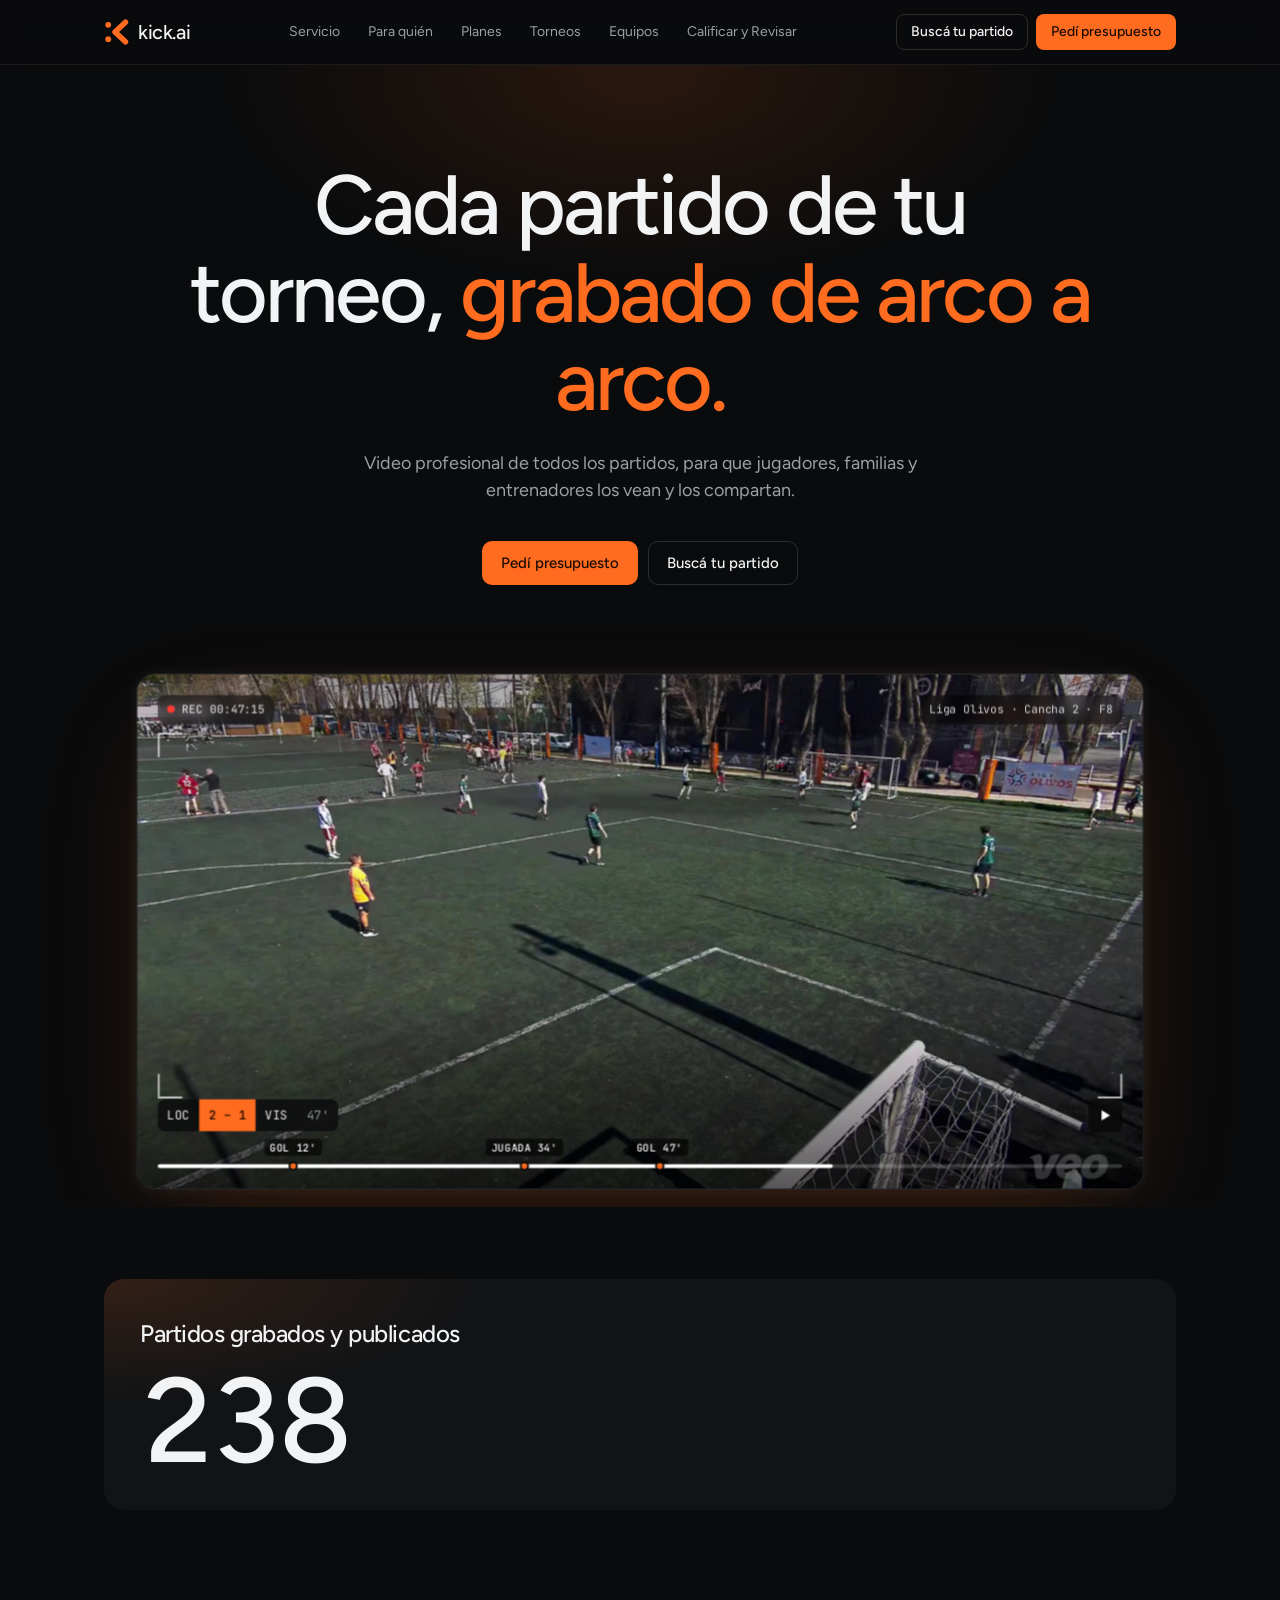
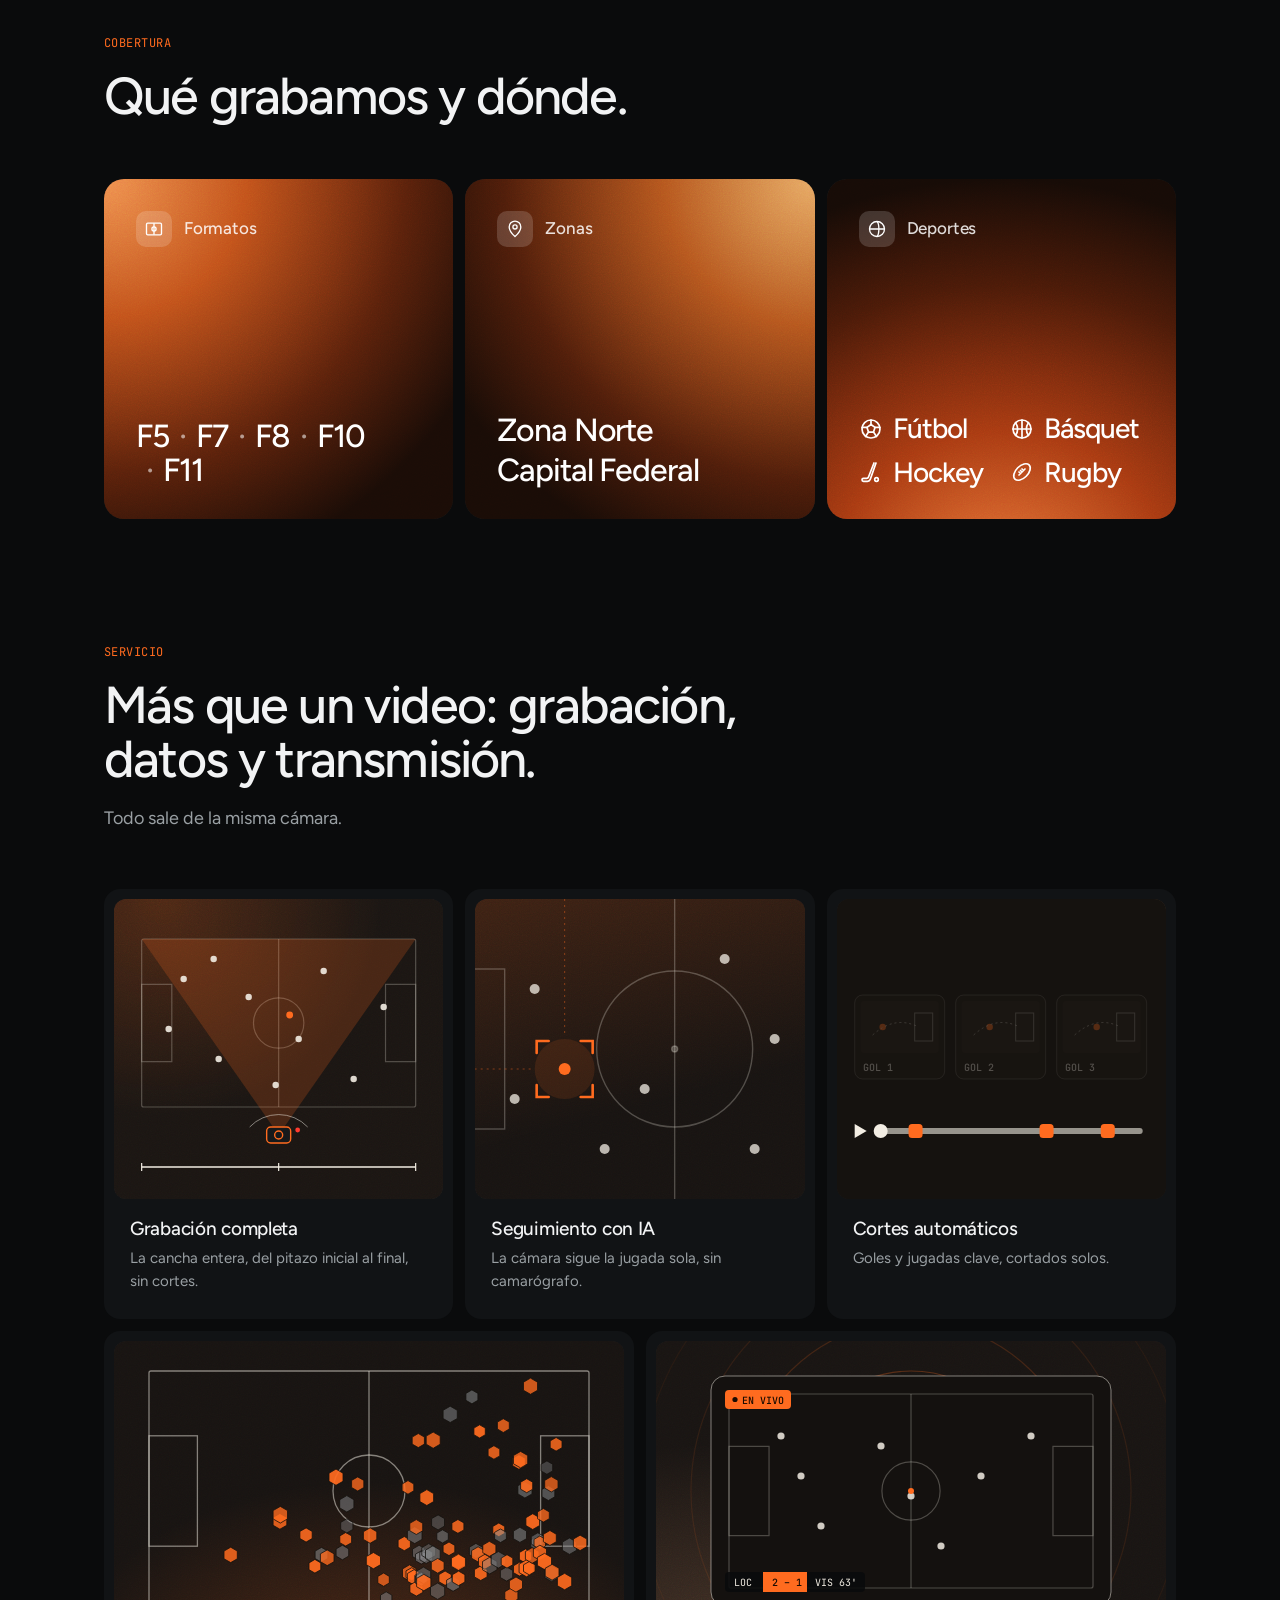
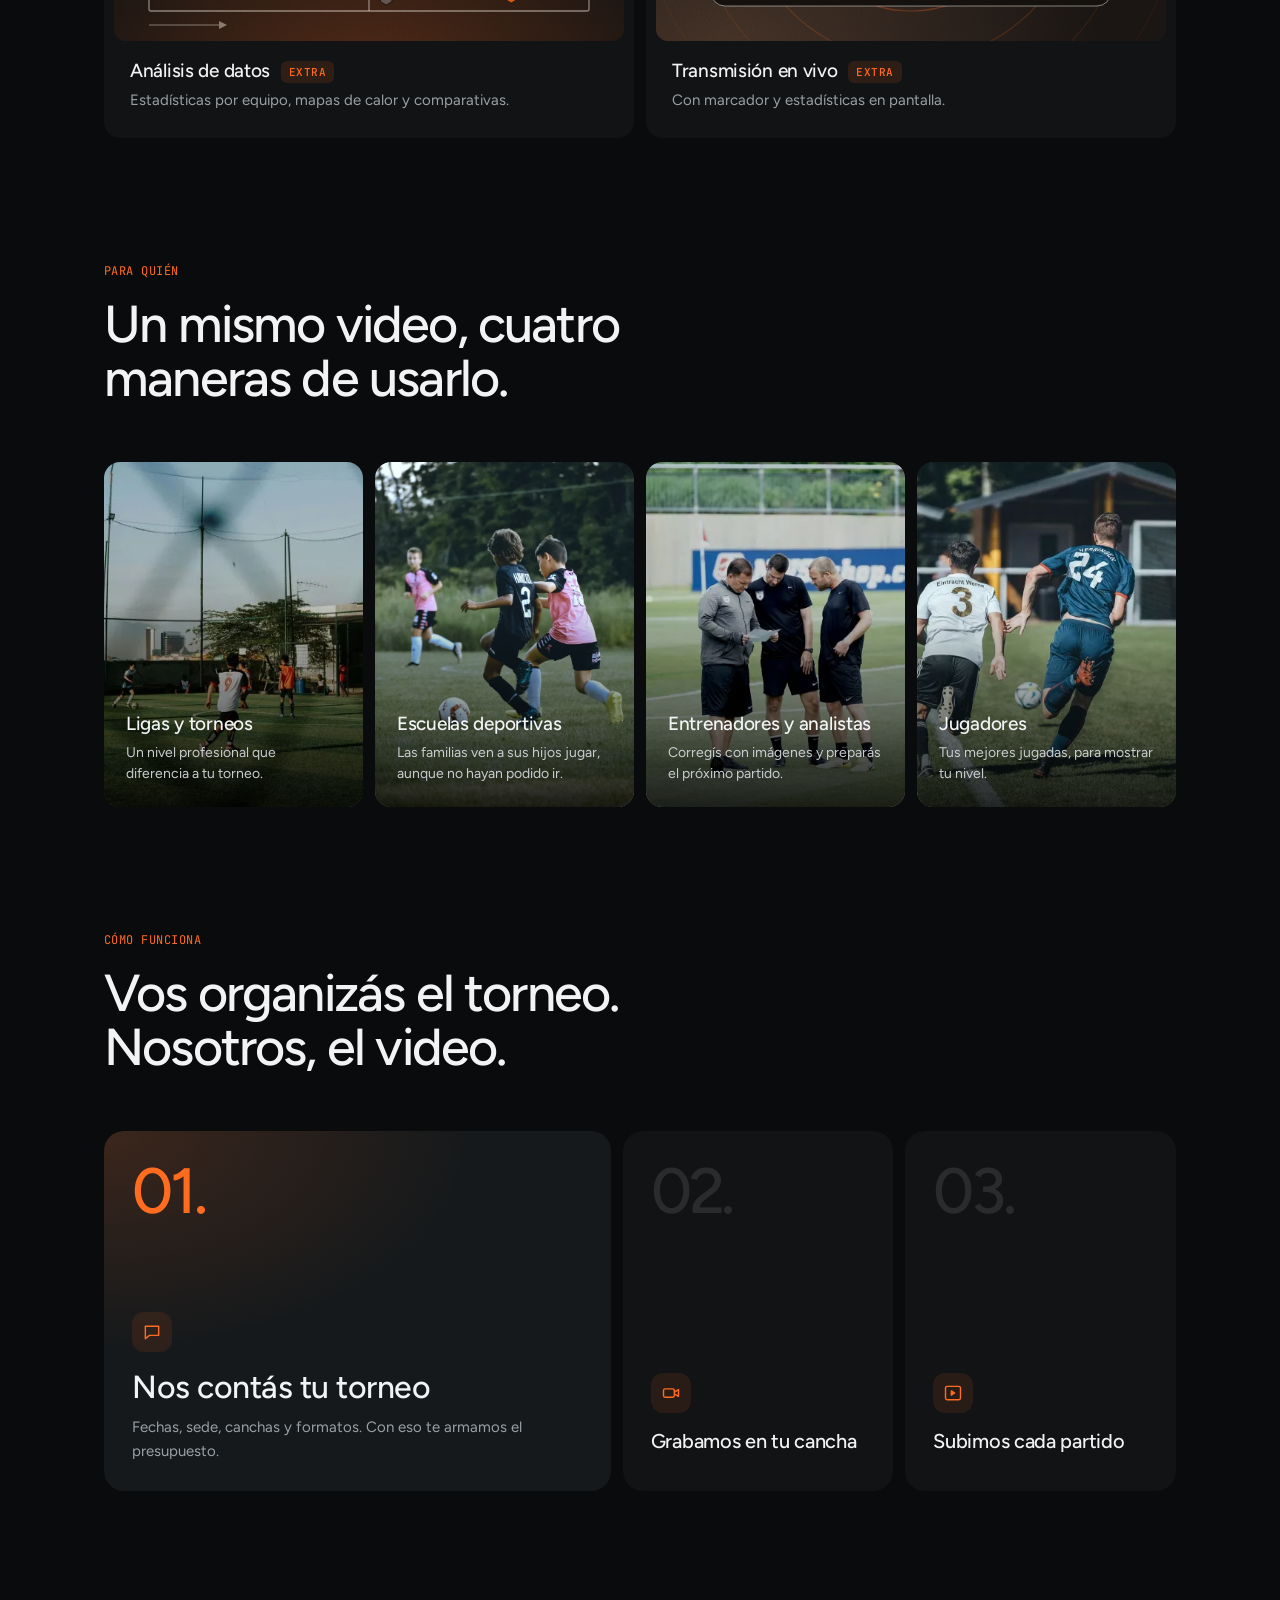
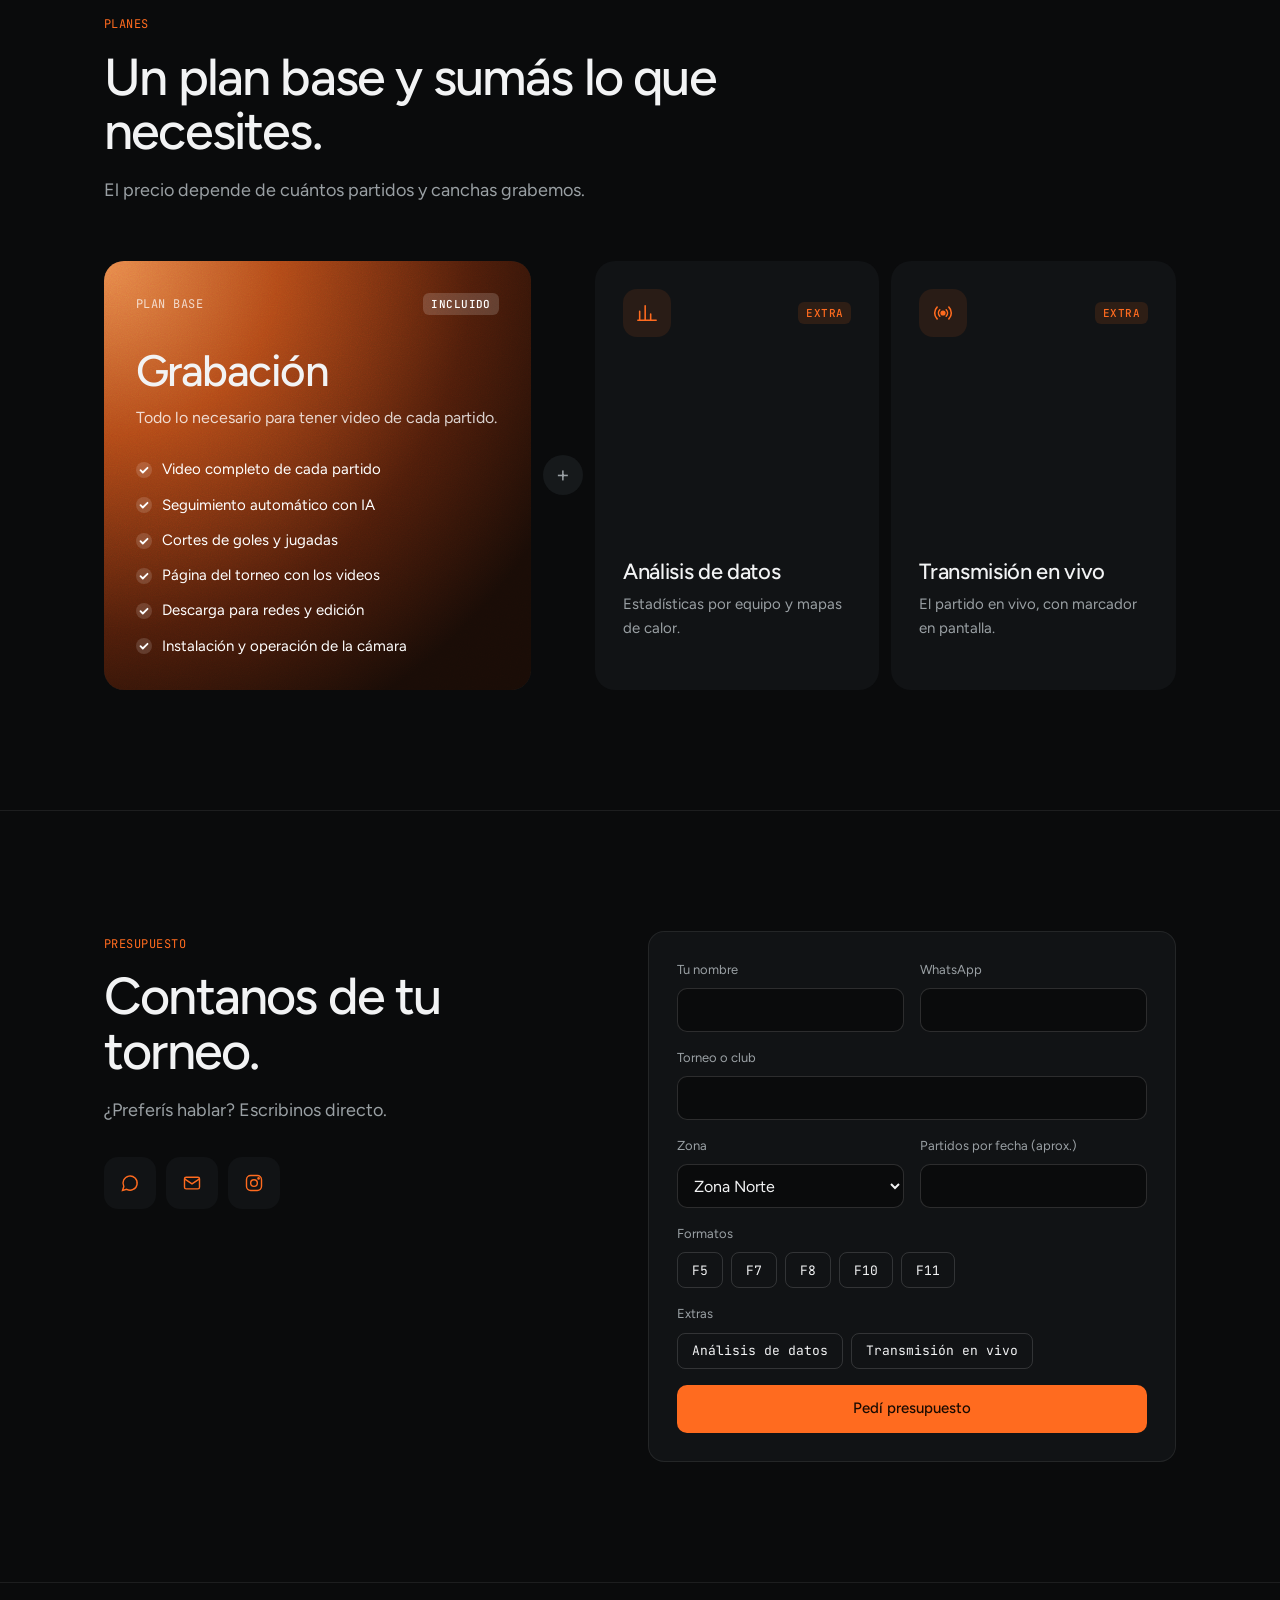
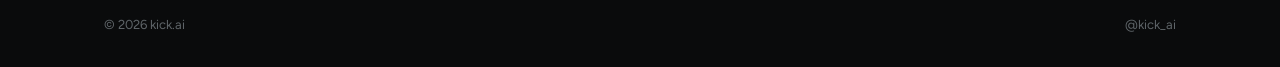
==== commit 6a01b70e: "Home: se quita 'Graban con kick.ai' Co-Authored-By: Claude Opus 5.5 <noreply@anthropic.com> Claude-S" ====
--- a/index.html
+++ b/index.html
@@ -532,10 +532,6 @@
         <p class="big-label">Partidos grabados y publicados</p>
         <div class="big"><strong id="statTotal" data-total="0">0</strong><span class="delta"><span>↑</span><span>+<b id="statWeek" style="font-weight:500">14</b> esta semana</span></span></div>
       </div>
-      <div class="leagues" aria-label="Torneos que graban con kick.ai">
-        <small>Graban con kick.ai</small>
-        <span>Liga Olivos</span><span>JAG</span><span>Boston League</span><span>Northchamp</span>
-      </div>
     </div>
   </div>
 </div>
@@ -764,12 +760,12 @@
 
 // Contador: partidos publicados de todos los torneos (videos.json, el mismo archivo que usa Torneos)
 (function(){
-  const card=document.getElementById('statCard'), tot=document.getElementById('statTotal'), wk=document.getElementById('statWeek'), lg=document.querySelector('.leagues');
+  const card=document.getElementById('statCard'), tot=document.getElementById('statTotal'), wk=document.getElementById('statWeek'), lg=document.querySelector('.leagues');   // gone since 2026-11-12 (null)
   const chip=wk.closest('.delta');
   const show=(total,week,names)=>{
     tot.textContent=total; tot.dataset.total=total;
     if(week>0){wk.textContent=week;chip.hidden=false}else chip.hidden=true;
-    if(names&&names.length){lg.querySelectorAll('span').forEach(x=>x.remove());names.forEach(n=>{const e=document.createElement('span');e.textContent=n;lg.append(e)})}
+    if(lg&&names&&names.length){lg.querySelectorAll('span').forEach(x=>x.remove());names.forEach(n=>{const e=document.createElement('span');e.textContent=n;lg.append(e)})}
     if(matchMedia('(prefers-reduced-motion: reduce)').matches) return;
     const run=()=>{const t0=performance.now(), d=1400;
       const step=t=>{const k=Math.min(1,(t-t0)/d), e=1-Math.pow(1-k,3); tot.textContent=Math.round(total*e); if(k<1) requestAnimationFrame(step)};
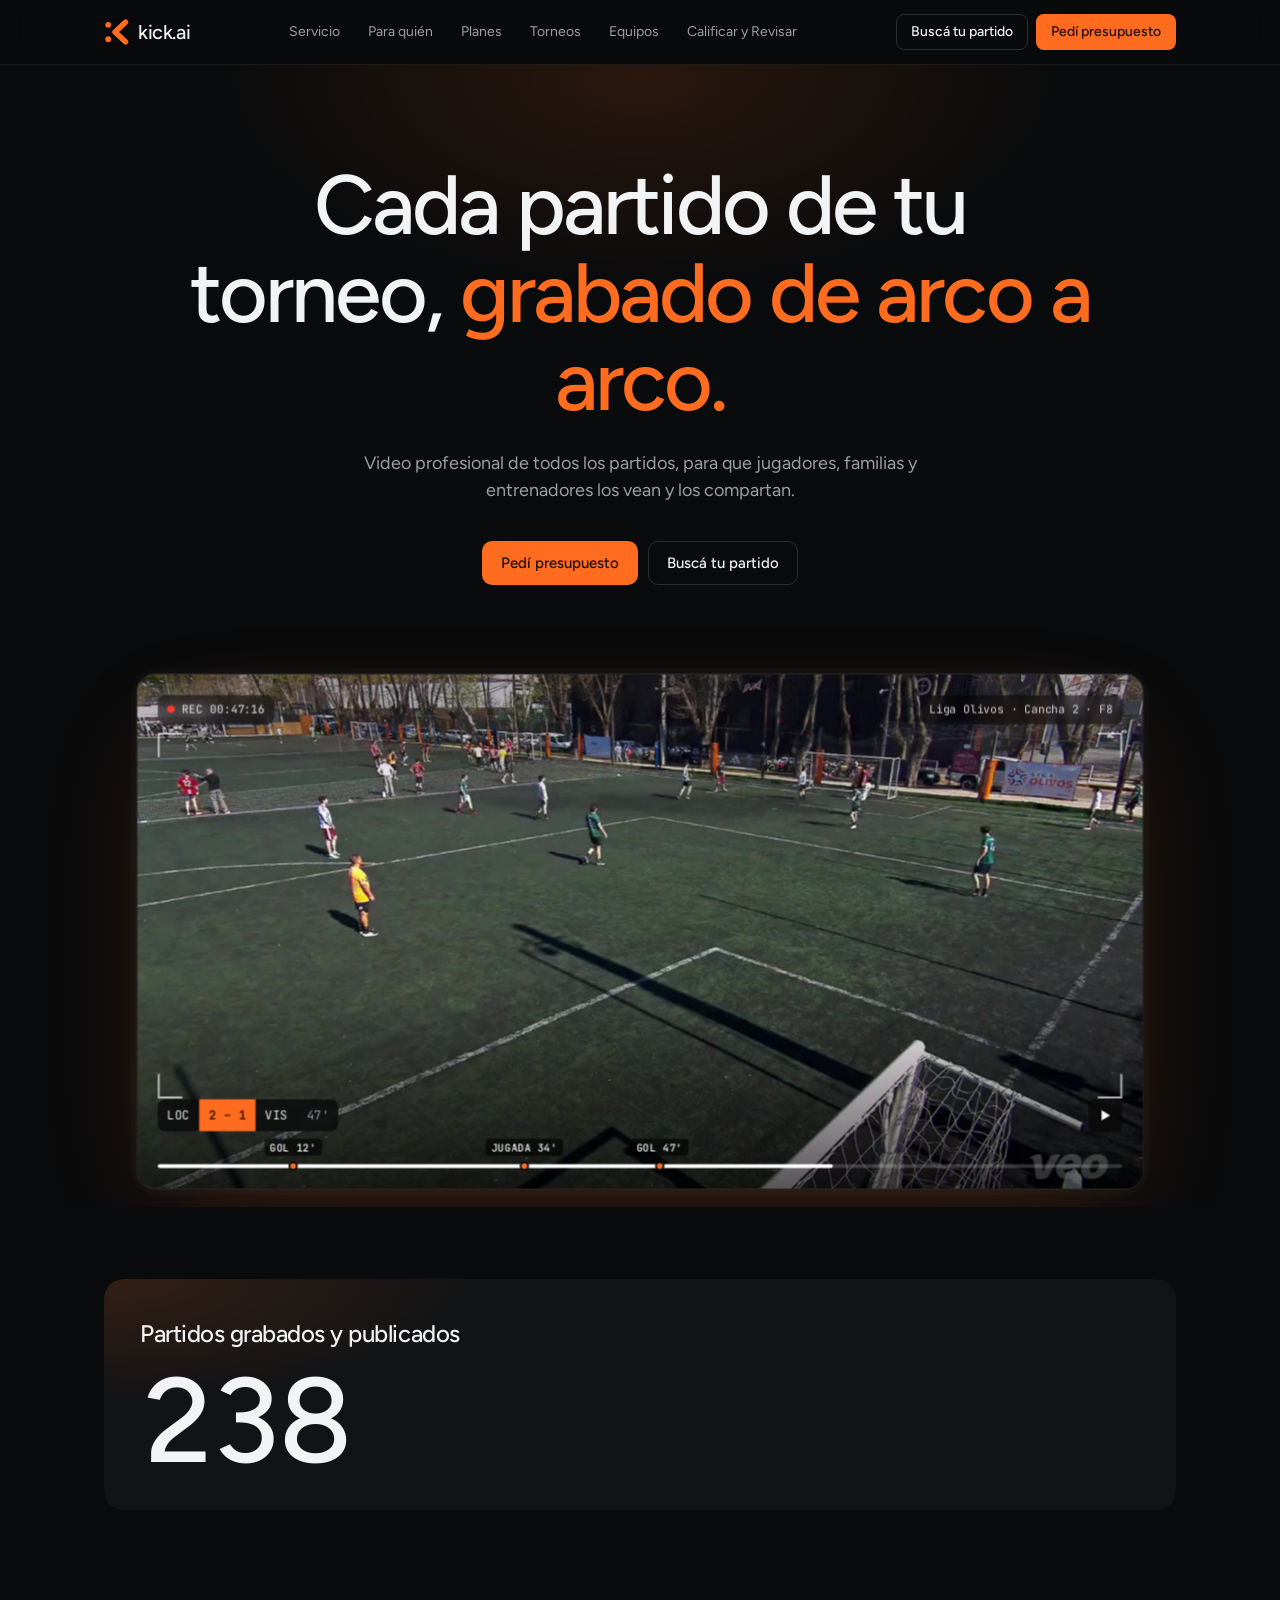
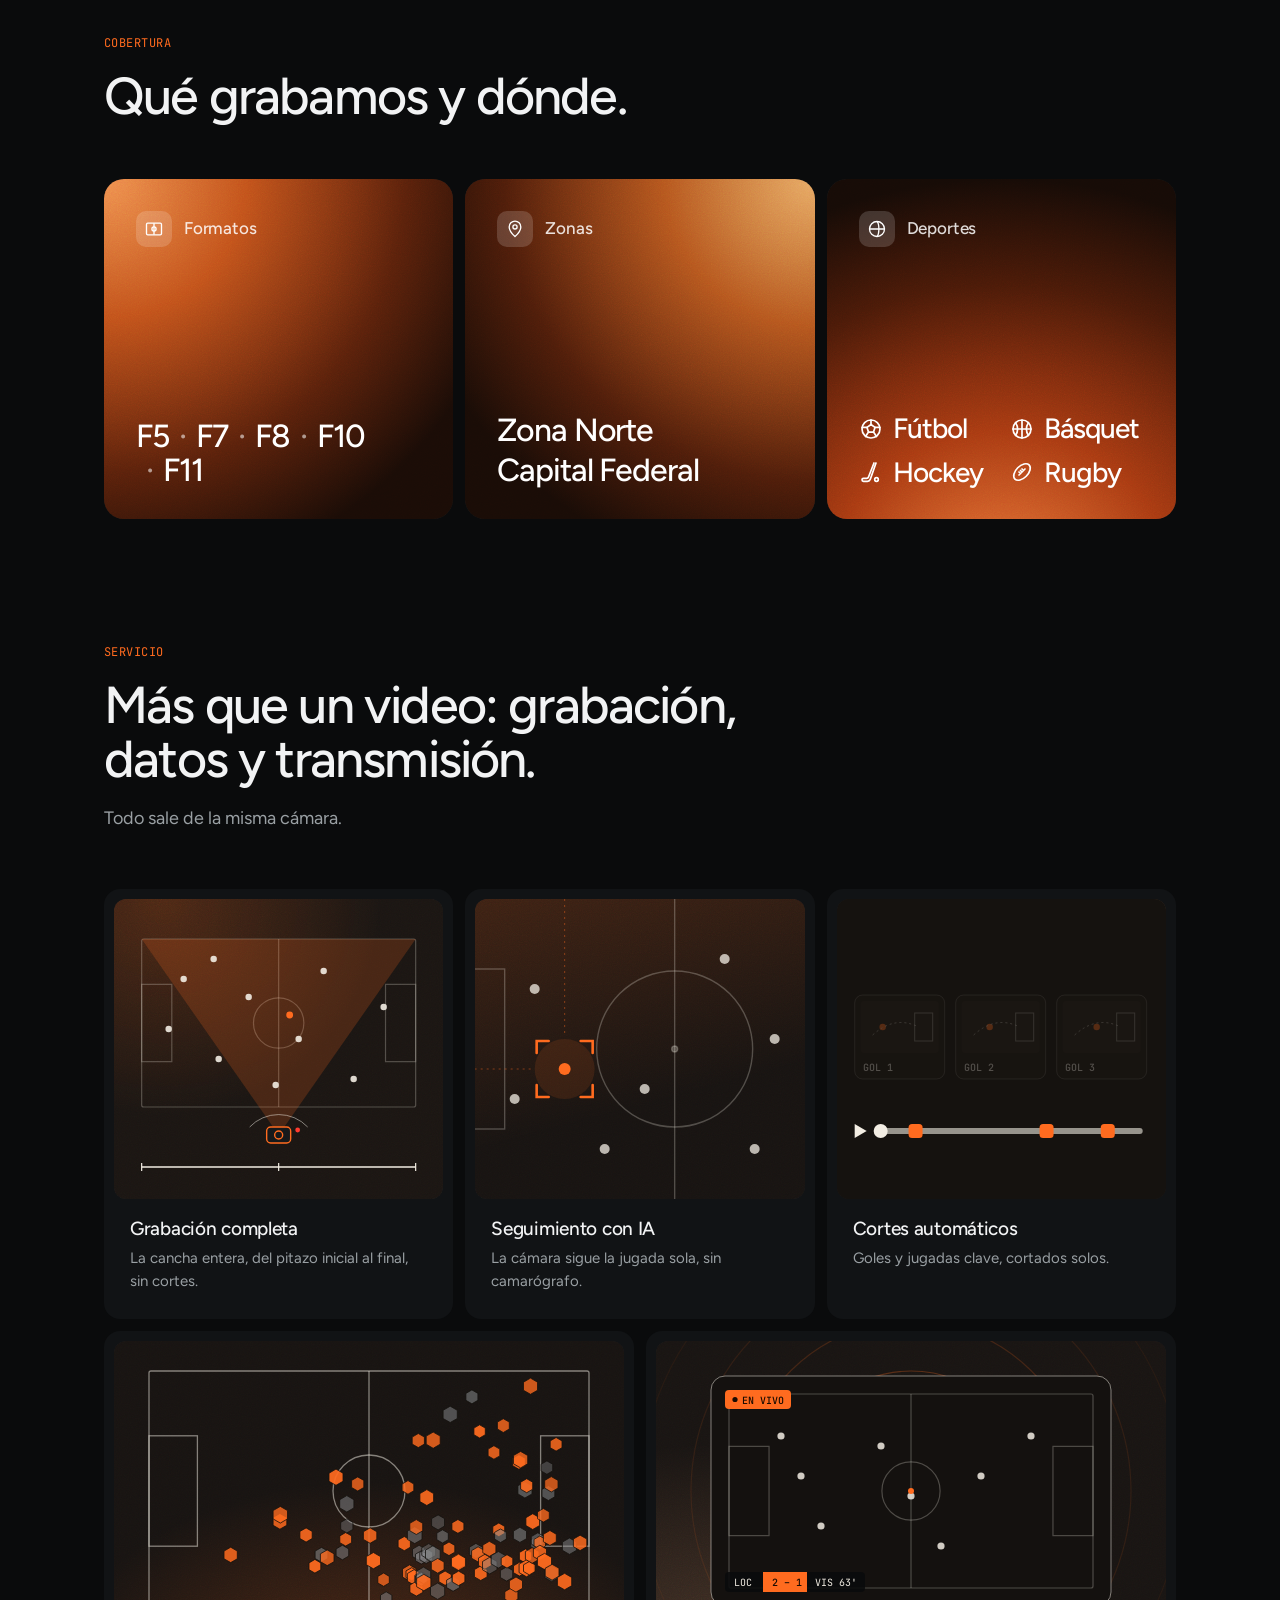
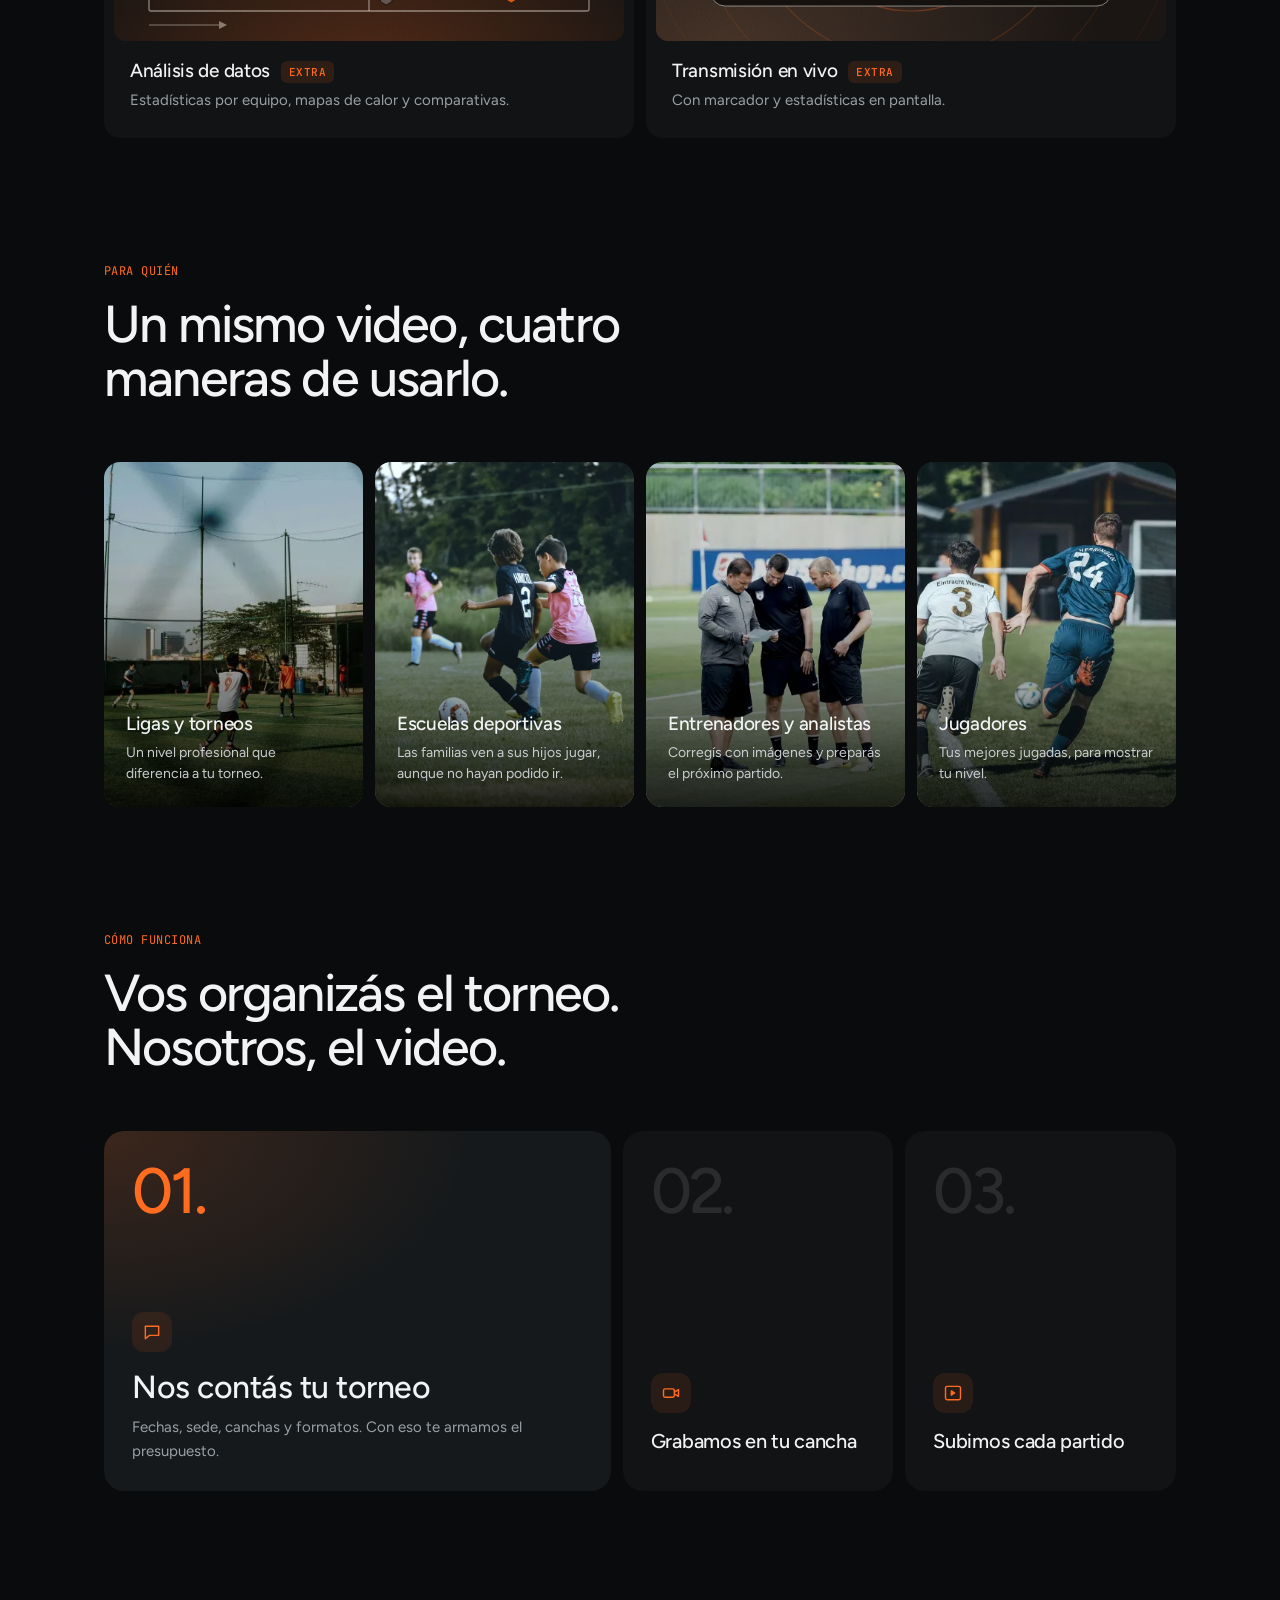
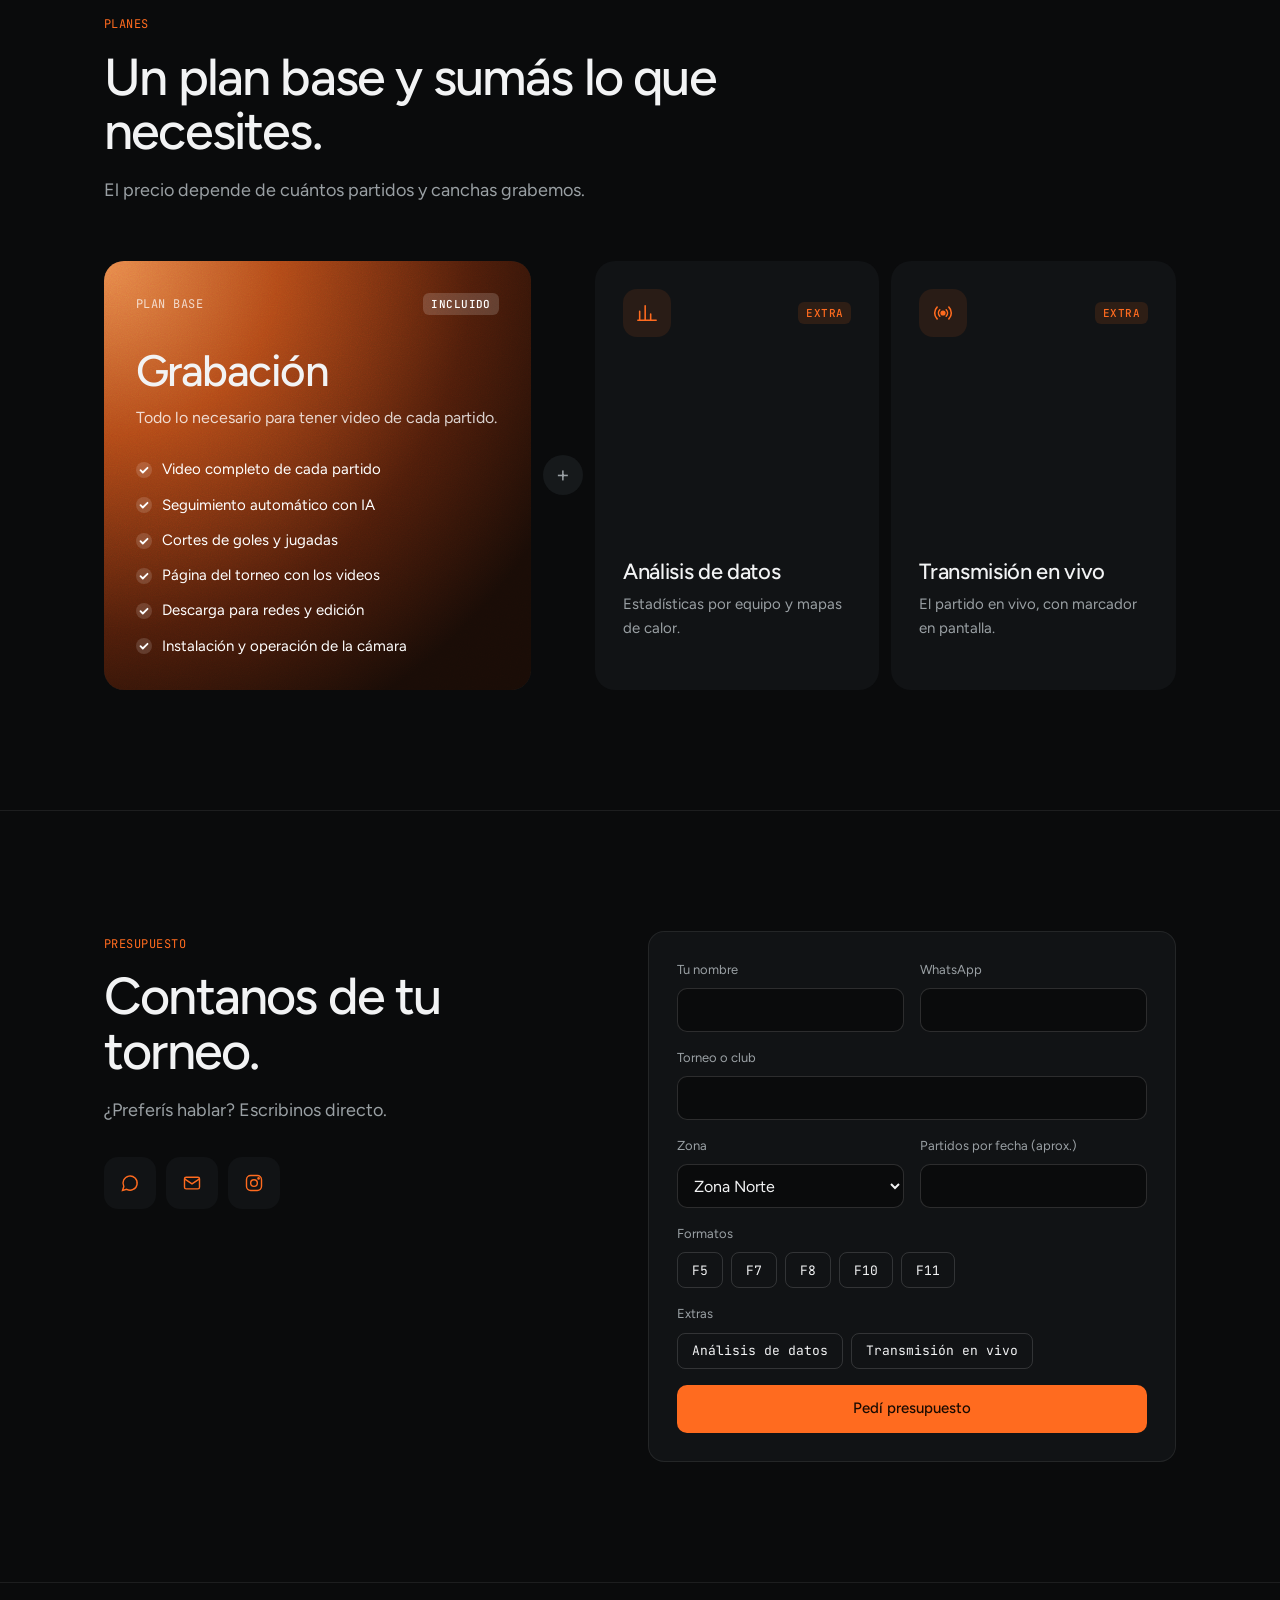
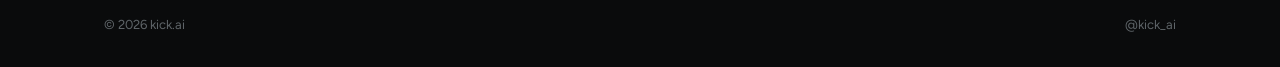
==== commit a1ee8abb: "Home: menú en celular Co-Authored-By: Claude Opus 5.5 <noreply@anthropic.com> Claude-Session: https:" ====
--- a/index.html
+++ b/index.html
@@ -450,6 +450,18 @@
   html{scroll-behavior:auto}
 }
 .tile.photo picture{display:contents}
+.burger{display:none;width:40px;height:36px;border-radius:8px;border:1px solid var(--line-2);background:transparent;padding:0;cursor:pointer;flex-direction:column;align-items:center;justify-content:center;gap:4px}
+.burger span{display:block;width:16px;height:1.6px;background:var(--text);border-radius:2px;transition:transform .25s,opacity .25s}
+.burger[aria-expanded=true] span:nth-child(1){transform:translateY(5.6px) rotate(45deg)}
+.burger[aria-expanded=true] span:nth-child(2){opacity:0}
+.burger[aria-expanded=true] span:nth-child(3){transform:translateY(-5.6px) rotate(-45deg)}
+.burger:focus-visible{outline:2px solid var(--orange);outline-offset:3px}
+.drawer{display:flex;flex-direction:column;padding:8px 24px 20px;border-top:1px solid var(--line);background:rgba(10,11,12,.96)}
+.drawer[hidden]{display:none}
+.drawer a:not(.btn){padding:14px 0;font-size:17px;color:var(--text);border-bottom:1px solid var(--line)}
+.drawer .btn{margin-top:16px;justify-content:center}
+@media (max-width:920px){.burger{display:inline-flex}}
+@media (min-width:921px){.drawer{display:none!important}}
 .nav-links a,.nav-cta .btn{white-space:nowrap}
 @media (max-width:920px){.nav-links{display:none}}   /* 6 links since Calificar y Revisar was added */
 .delta[hidden]{display:none!important}
@@ -480,8 +492,14 @@
     <div class="nav-cta">
       <a href="torneos.html#/torneos" class="btn btn-ghost btn-sm">Buscá tu partido</a>
       <a href="#contacto" class="btn btn-primary btn-sm">Pedí presupuesto</a>
+      <button class="burger" type="button" aria-label="Abrir menú" aria-expanded="false" aria-controls="drawer"><span></span><span></span><span></span></button>
     </div>
   </div>
+  <nav class="drawer" id="drawer" aria-label="Menú" hidden>
+    <a href="#servicio">Servicio</a><a href="#para-quien">Para quién</a><a href="#planes">Planes</a><a href="torneos.html#/torneos">Torneos</a><a href="equipos/">Equipos</a>
+    <a href="https://claude.ai/artifact/RG7pwsMTZe8Zc5FAbdBi7a" target="_blank" rel="noopener">Calificar y Revisar</a>
+    <a href="#contacto" class="btn btn-primary">Pedí presupuesto</a>
+  </nav>
 </header>
 
 <main>
@@ -745,6 +763,16 @@
 </footer>
 
 <script>
+// Menú en celular (owner 2026-11-12)
+(function(){
+  const b=document.querySelector('.burger'), d=document.getElementById('drawer'); if(!b) return;
+  const set=o=>{d.hidden=!o; b.setAttribute('aria-expanded',o); b.setAttribute('aria-label',o?'Cerrar menú':'Abrir menú')};
+  b.addEventListener('click',e=>{e.stopPropagation(); set(d.hidden)});
+  d.querySelectorAll('a').forEach(a=>a.addEventListener('click',()=>set(false)));
+  document.addEventListener('click',e=>{if(!d.hidden&&!d.contains(e.target))set(false)});
+  document.addEventListener('keydown',e=>{if(e.key==='Escape'&&!d.hidden){set(false);b.focus()}});
+  addEventListener('resize',()=>{if(innerWidth>920)set(false)});
+})();
 // Hero timecode
 (function(){
   const tc=document.getElementById('tc'), mn=document.getElementById('min');
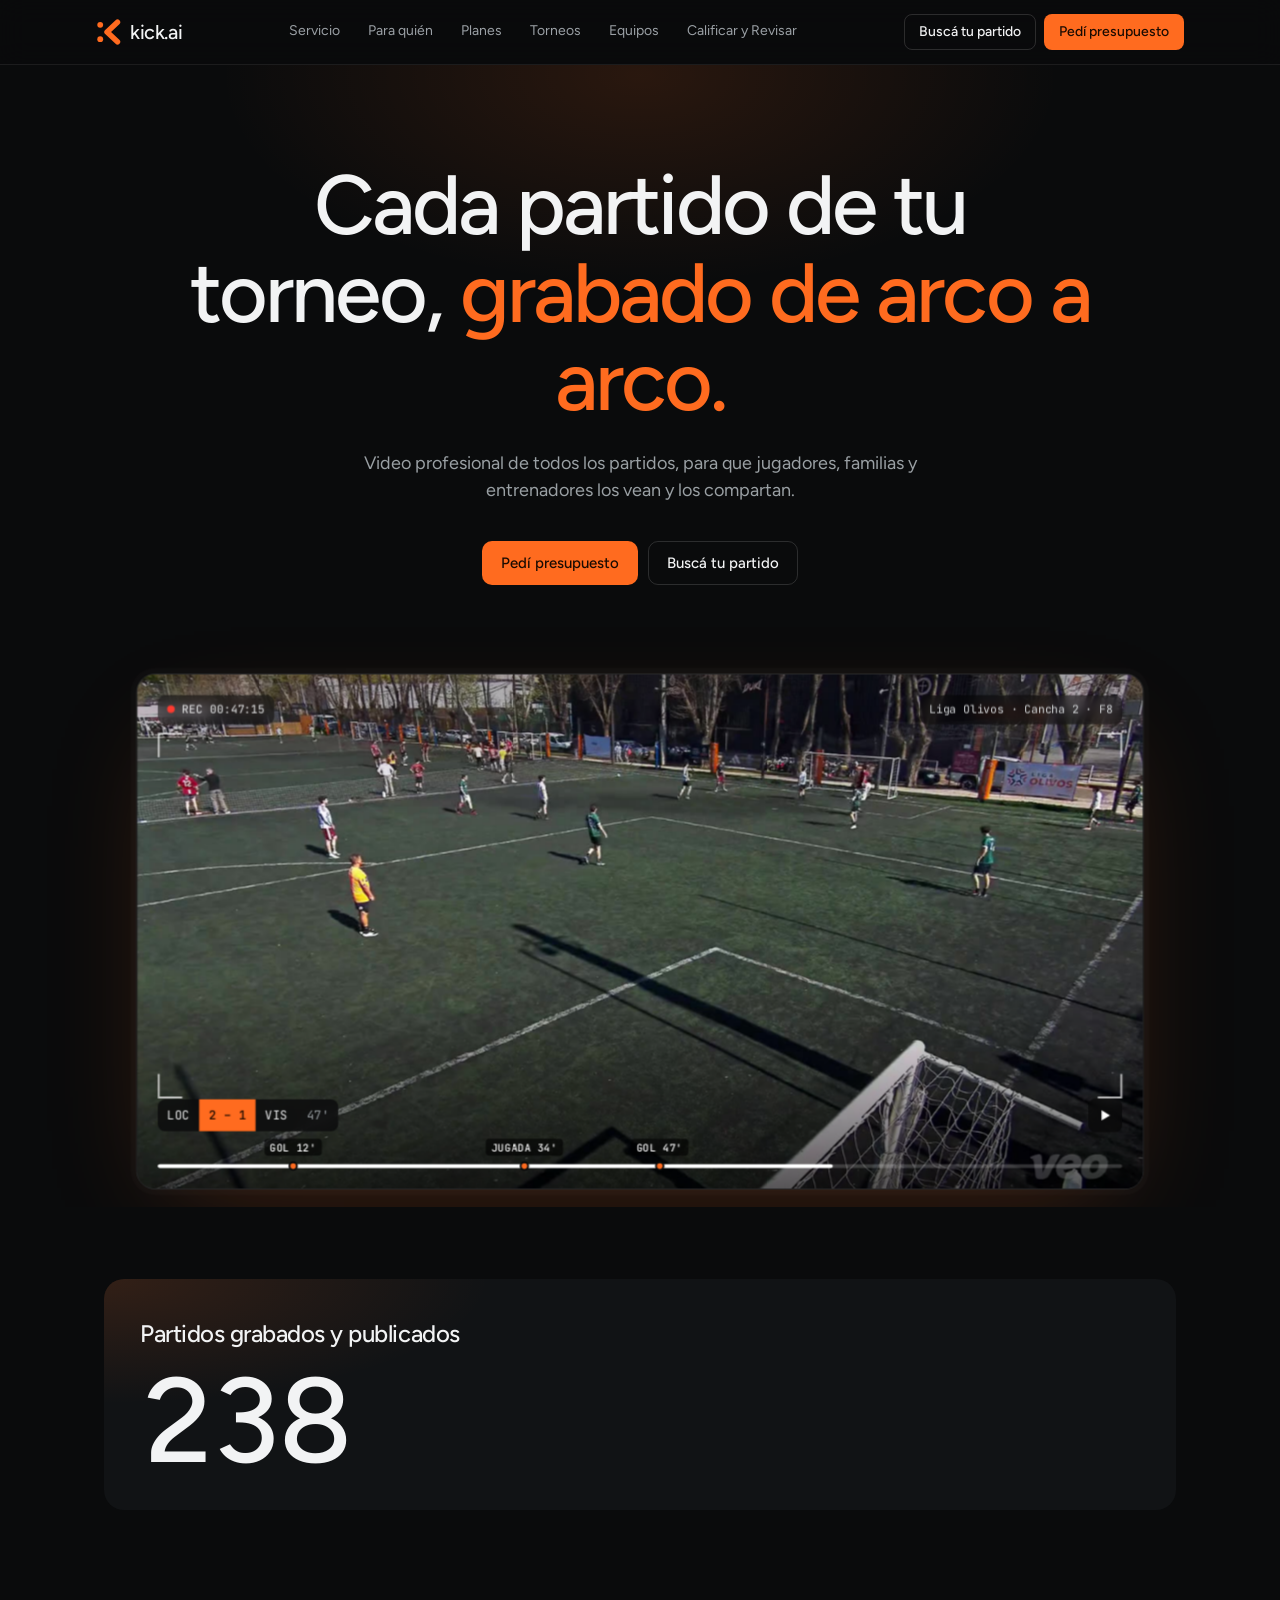
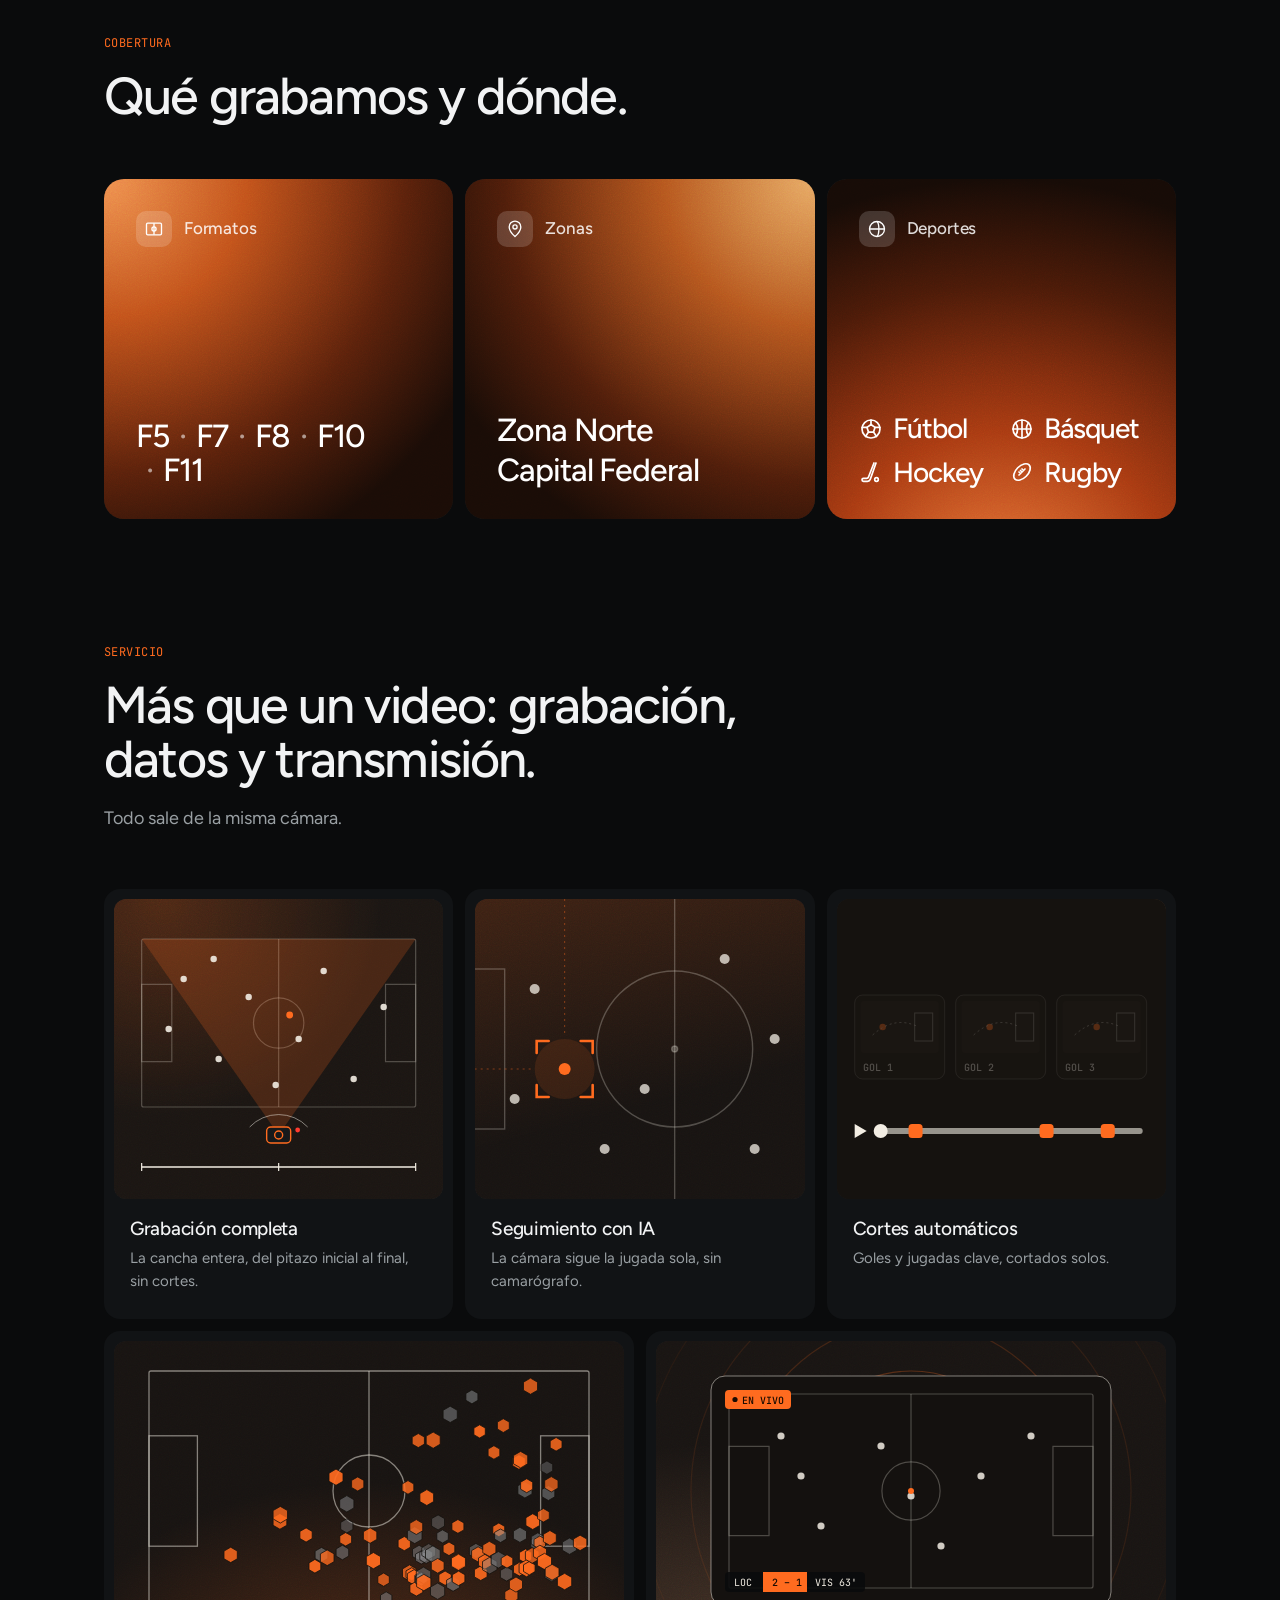
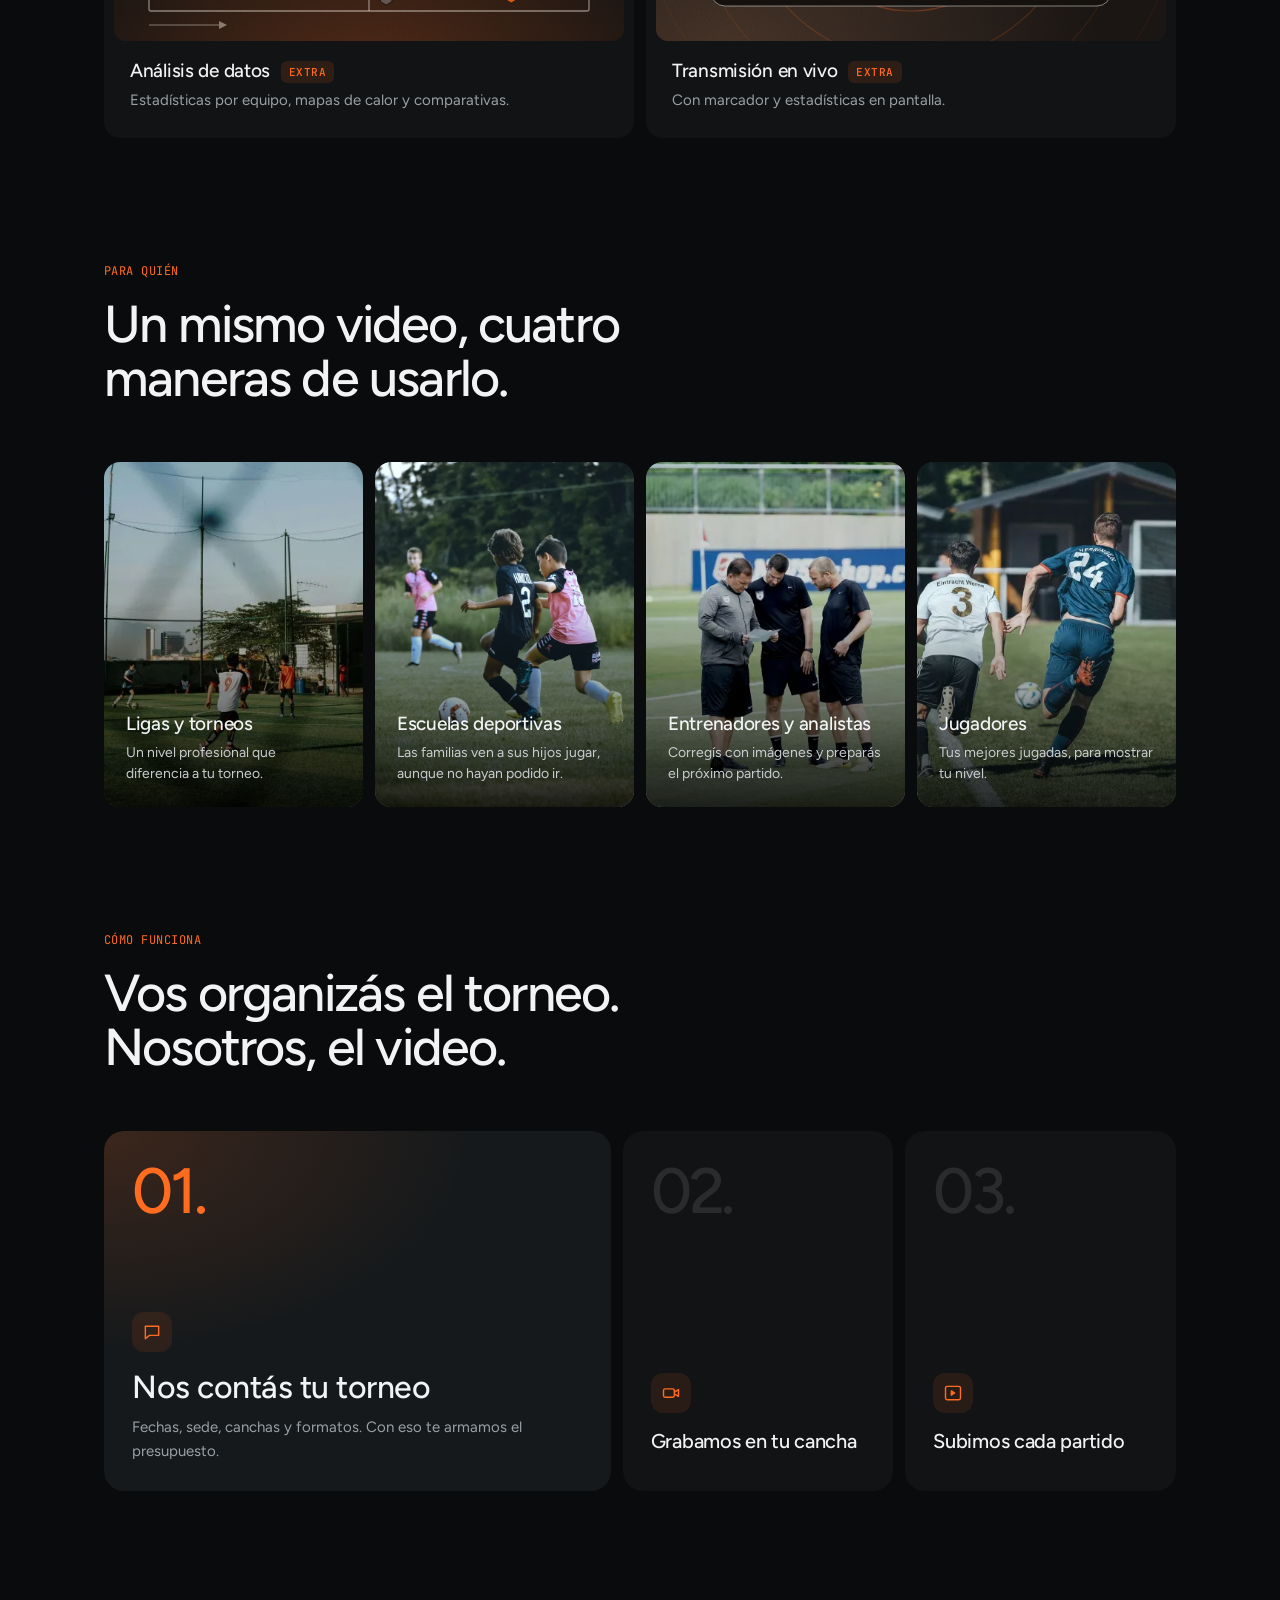
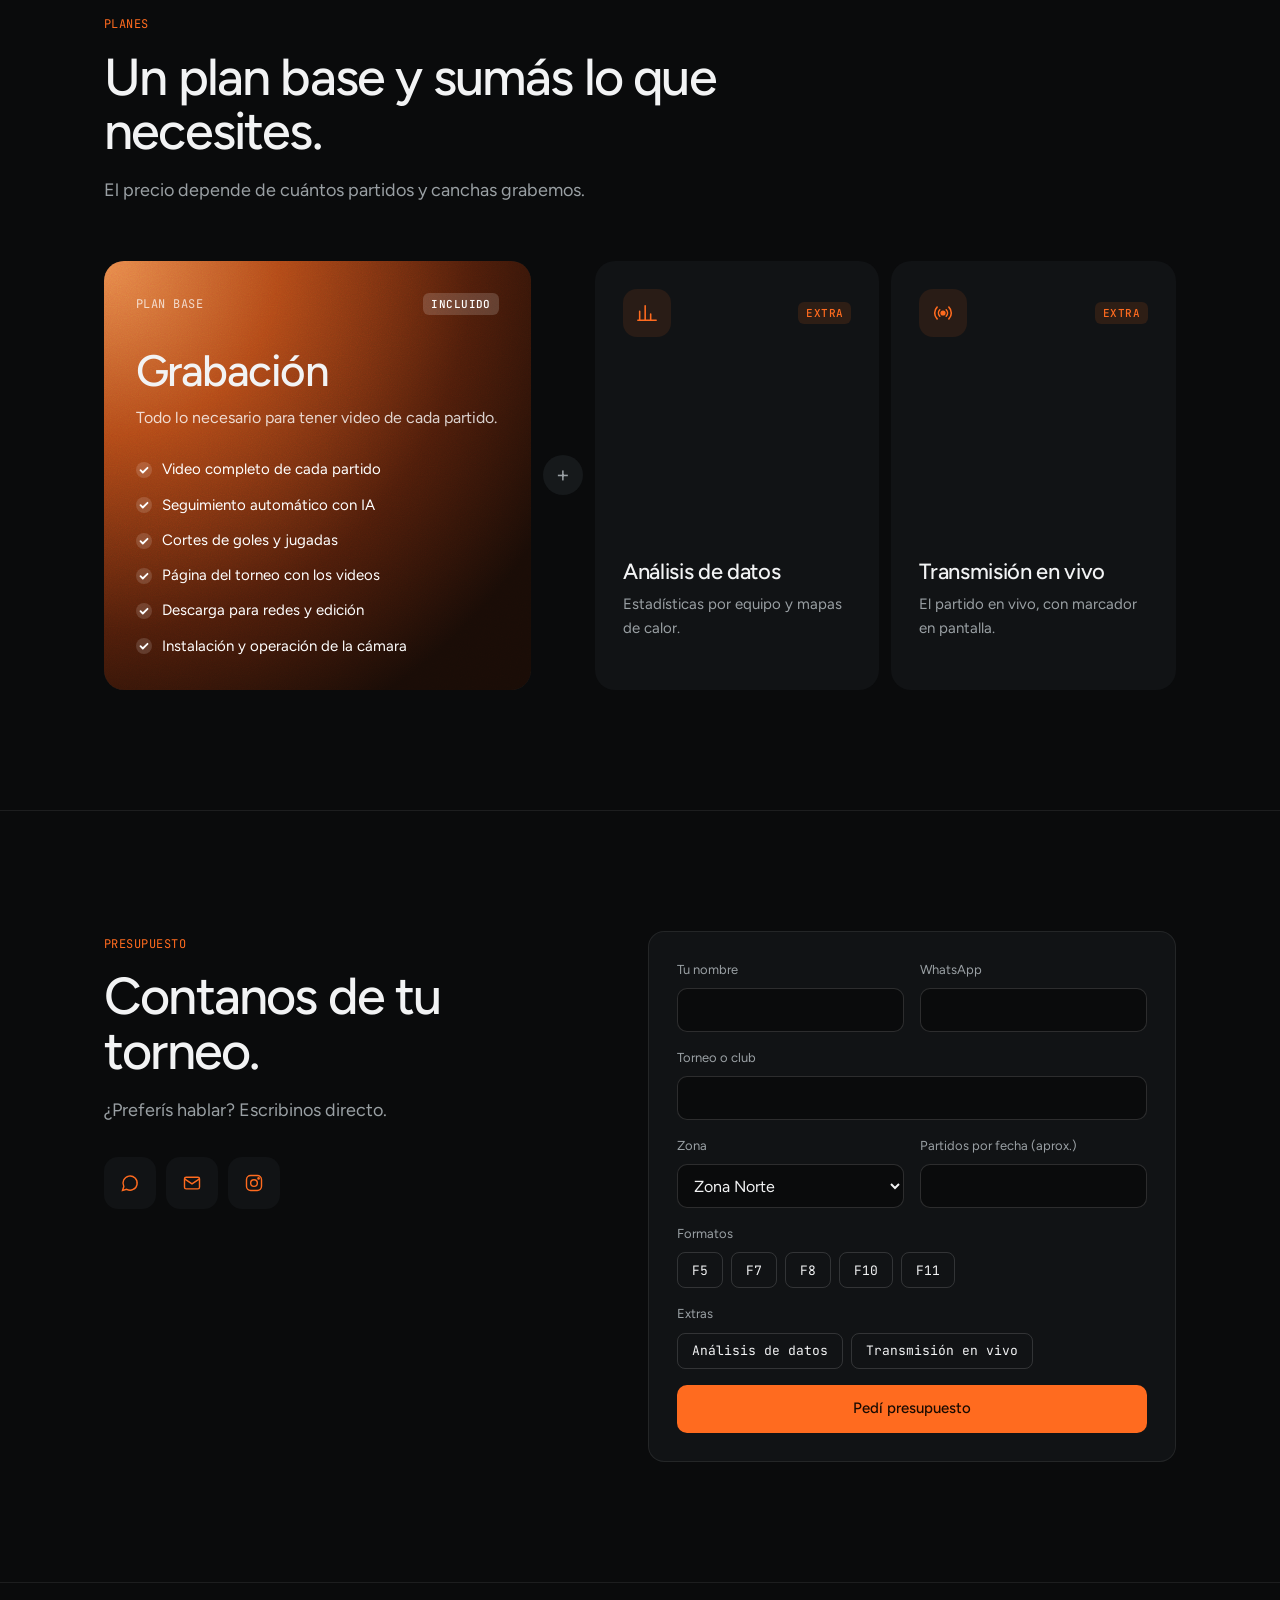
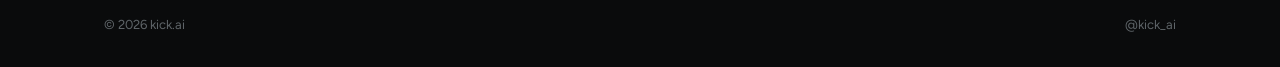
==== commit 27116edd: "Equipos sin contraseña, tiros al arco (Veo), mismo menú en todas las páginas, logo en la pestaña, et" ====
--- a/index.html
+++ b/index.html
@@ -2,6 +2,7 @@
 <html lang="es-AR">
 <head>
 <meta charset="utf-8">
+<link rel="icon" type="image/svg+xml" href="data:image/svg+xml,%3Csvg xmlns='http://www.w3.org/2000/svg' viewBox='0 0 40 40' aria-hidden='true'%3E%3Ccircle cx='6.5' cy='9' r='4.5' fill='%23FF6B1F'/%3E%3Ccircle cx='6.5' cy='31' r='4.5' fill='%23FF6B1F'/%3E%3Cpath d='M33 5 17 20l16 15' fill='none' stroke='%23FF6B1F' stroke-width='8.5' stroke-linecap='round' stroke-linejoin='round'/%3E%3C/svg%3E">
 <meta name="viewport" content="width=device-width, initial-scale=1">
 <title>kick.ai · Cada partido de tu torneo, grabado de arco a arco</title>
 <meta name="description" content="Video profesional de todos los partidos de tu torneo, para que jugadores, familias y entrenadores los vean y los compartan. Zona Norte y Capital Federal.">
@@ -474,33 +475,59 @@
 </head>
 <body>
 
-<!-- NAV -->
-<header class="nav">
-  <div class="wrap">
-    <a href="./" class="logo" aria-label="kick.ai inicio">
-      <svg width="26" height="26" viewBox="0 0 40 40" aria-hidden="true"><circle cx="6.5" cy="9" r="4.5" fill="#FF6B1F"/><circle cx="6.5" cy="31" r="4.5" fill="#FF6B1F"/><path d="M33 5 17 20l16 15" fill="none" stroke="#FF6B1F" stroke-width="8.5" stroke-linecap="round" stroke-linejoin="round"/></svg>
-      kick.ai
-    </a>
-    <nav class="nav-links" aria-label="Principal">
-      <a href="#servicio">Servicio</a>
-      <a href="#para-quien">Para quién</a>
-      <a href="#planes">Planes</a>
-      <a href="torneos.html#/torneos">Torneos</a>
-      <a href="equipos/">Equipos</a>
-      <a href="https://claude.ai/artifact/RG7pwsMTZe8Zc5FAbdBi7a" target="_blank" rel="noopener">Calificar y Revisar</a>
-    </nav>
-    <div class="nav-cta">
-      <a href="torneos.html#/torneos" class="btn btn-ghost btn-sm">Buscá tu partido</a>
-      <a href="#contacto" class="btn btn-primary btn-sm">Pedí presupuesto</a>
-      <button class="burger" type="button" aria-label="Abrir menú" aria-expanded="false" aria-controls="drawer"><span></span><span></span><span></span></button>
+<!-- KN-NAV (code/site_nav.py) -->
+<style>
+.kn{position:sticky;top:0;z-index:60;background:rgba(10,11,12,.72);backdrop-filter:blur(14px);-webkit-backdrop-filter:blur(14px);border-bottom:1px solid rgba(255,255,255,.08);font-family:Figtree,system-ui,sans-serif}
+body{margin:0}
+.kn *{box-sizing:border-box}
+.kn a{text-decoration:none;margin:0;text-shadow:none}
+.kn nav{margin:0}
+.kn-in{max-width:1120px;margin:0 auto;padding:0 max(16px,env(safe-area-inset-left,0px));display:flex;align-items:center;justify-content:space-between;gap:16px;height:64px}
+.kn-logo{display:flex;align-items:center;gap:8px;font-weight:500;font-size:20px;letter-spacing:-.02em;color:#F2F3F4}
+.kn-logo svg{width:26px;height:26px}
+.kn-btn{font-family:inherit;text-shadow:none}
+.kn-links{display:flex;gap:28px;font-size:14px}
+.kn-links a{color:#9BA1A6;white-space:nowrap;padding:6px 0;border-bottom:2px solid transparent;font-size:14px;font-weight:400}
+.kn-links a:hover{color:#F2F3F4}
+.kn-links a[aria-current=page]{color:#F2F3F4;border-bottom-color:#FF6B1F}
+.kn-cta{display:flex;gap:8px;align-items:center}
+.kn-btn{display:inline-flex;align-items:center;justify-content:center;height:36px;padding:0 14px;font-size:14px;font-weight:500;border-radius:8px;white-space:nowrap;border:1px solid transparent}
+.kn-btn.p{background:#FF6B1F;color:#1A0B02}
+.kn-btn.g{border-color:rgba(255,255,255,.14);color:#F2F3F4}
+.kn-burger{display:none;width:40px;height:36px;border-radius:8px;border:1px solid rgba(255,255,255,.14);background:transparent;padding:0;cursor:pointer;flex-direction:column;align-items:center;justify-content:center;gap:4px}
+.kn-burger span{display:block;width:16px;height:1.6px;background:#F2F3F4;border-radius:2px;transition:transform .25s,opacity .25s}
+.kn-burger[aria-expanded=true] span:nth-child(1){transform:translateY(5.6px) rotate(45deg)}
+.kn-burger[aria-expanded=true] span:nth-child(2){opacity:0}
+.kn-burger[aria-expanded=true] span:nth-child(3){transform:translateY(-5.6px) rotate(-45deg)}
+.kn-drawer{display:flex;flex-direction:column;padding:8px 24px 20px;border-top:1px solid rgba(255,255,255,.08);background:rgba(10,11,12,.97)}
+.kn-drawer[hidden]{display:none}
+.kn-drawer a:not(.kn-btn){padding:14px 0;font-size:17px;color:#F2F3F4;border-bottom:1px solid rgba(255,255,255,.08)}
+.kn-drawer a[aria-current=page]{color:#FF6B1F}
+.kn-drawer .kn-btn{margin-top:16px;height:44px;font-size:15px}
+@media (max-width:920px){.kn-links{display:none}.kn-burger{display:inline-flex}}
+@media (min-width:921px){.kn-drawer{display:none!important}}
+@media (max-width:420px){.kn-cta .kn-btn.p{display:none}}
+</style>
+<header class="kn">
+  <div class="kn-in">
+    <a class="kn-logo" href="./" aria-label="kick.ai inicio"><svg width="26" height="26" viewBox="0 0 40 40" aria-hidden="true"><circle cx="6.5" cy="9" r="4.5" fill="#FF6B1F"/><circle cx="6.5" cy="31" r="4.5" fill="#FF6B1F"/><path d="M33 5 17 20l16 15" fill="none" stroke="#FF6B1F" stroke-width="8.5" stroke-linecap="round" stroke-linejoin="round"/></svg>kick.ai</a>
+    <nav class="kn-links" aria-label="Principal"><a href="#servicio">Servicio</a><a href="#para-quien">Para quién</a><a href="#planes">Planes</a><a href="torneos.html#/torneos">Torneos</a><a href="equipos/">Equipos</a><a href="https://claude.ai/artifact/RG7pwsMTZe8Zc5FAbdBi7a" target="_blank" rel="noopener">Calificar y Revisar</a></nav>
+    <div class="kn-cta">
+      <a href="torneos.html#/torneos" class="kn-btn g">Buscá tu partido</a>
+      <a href="#contacto" class="kn-btn p">Pedí presupuesto</a>
+      <button class="kn-burger" type="button" aria-label="Abrir menú" aria-expanded="false" aria-controls="kn-drawer"><span></span><span></span><span></span></button>
     </div>
   </div>
-  <nav class="drawer" id="drawer" aria-label="Menú" hidden>
-    <a href="#servicio">Servicio</a><a href="#para-quien">Para quién</a><a href="#planes">Planes</a><a href="torneos.html#/torneos">Torneos</a><a href="equipos/">Equipos</a>
-    <a href="https://claude.ai/artifact/RG7pwsMTZe8Zc5FAbdBi7a" target="_blank" rel="noopener">Calificar y Revisar</a>
-    <a href="#contacto" class="btn btn-primary">Pedí presupuesto</a>
-  </nav>
+  <nav class="kn-drawer" id="kn-drawer" aria-label="Menú" hidden><a href="#servicio">Servicio</a><a href="#para-quien">Para quién</a><a href="#planes">Planes</a><a href="torneos.html#/torneos">Torneos</a><a href="equipos/">Equipos</a><a href="https://claude.ai/artifact/RG7pwsMTZe8Zc5FAbdBi7a" target="_blank" rel="noopener">Calificar y Revisar</a><a href="#contacto" class="kn-btn p">Pedí presupuesto</a></nav>
 </header>
+<script>(function(){var b=document.querySelector('.kn-burger'),d=document.getElementById('kn-drawer');if(!b||!d)return;
+var set=function(o){d.hidden=!o;b.setAttribute('aria-expanded',o);b.setAttribute('aria-label',o?'Cerrar menú':'Abrir menú')};
+b.addEventListener('click',function(e){e.stopPropagation();set(d.hidden)});
+d.querySelectorAll('a').forEach(function(a){a.addEventListener('click',function(){set(false)})});
+document.addEventListener('click',function(e){if(!d.hidden&&!d.contains(e.target))set(false)});
+document.addEventListener('keydown',function(e){if(e.key==='Escape'&&!d.hidden){set(false);b.focus()}});
+addEventListener('hashchange',function(){set(false)});addEventListener('resize',function(){if(innerWidth>920)set(false)});})();</script>
+<!-- /KN-NAV -->
 
 <main>
 <!-- HERO -->
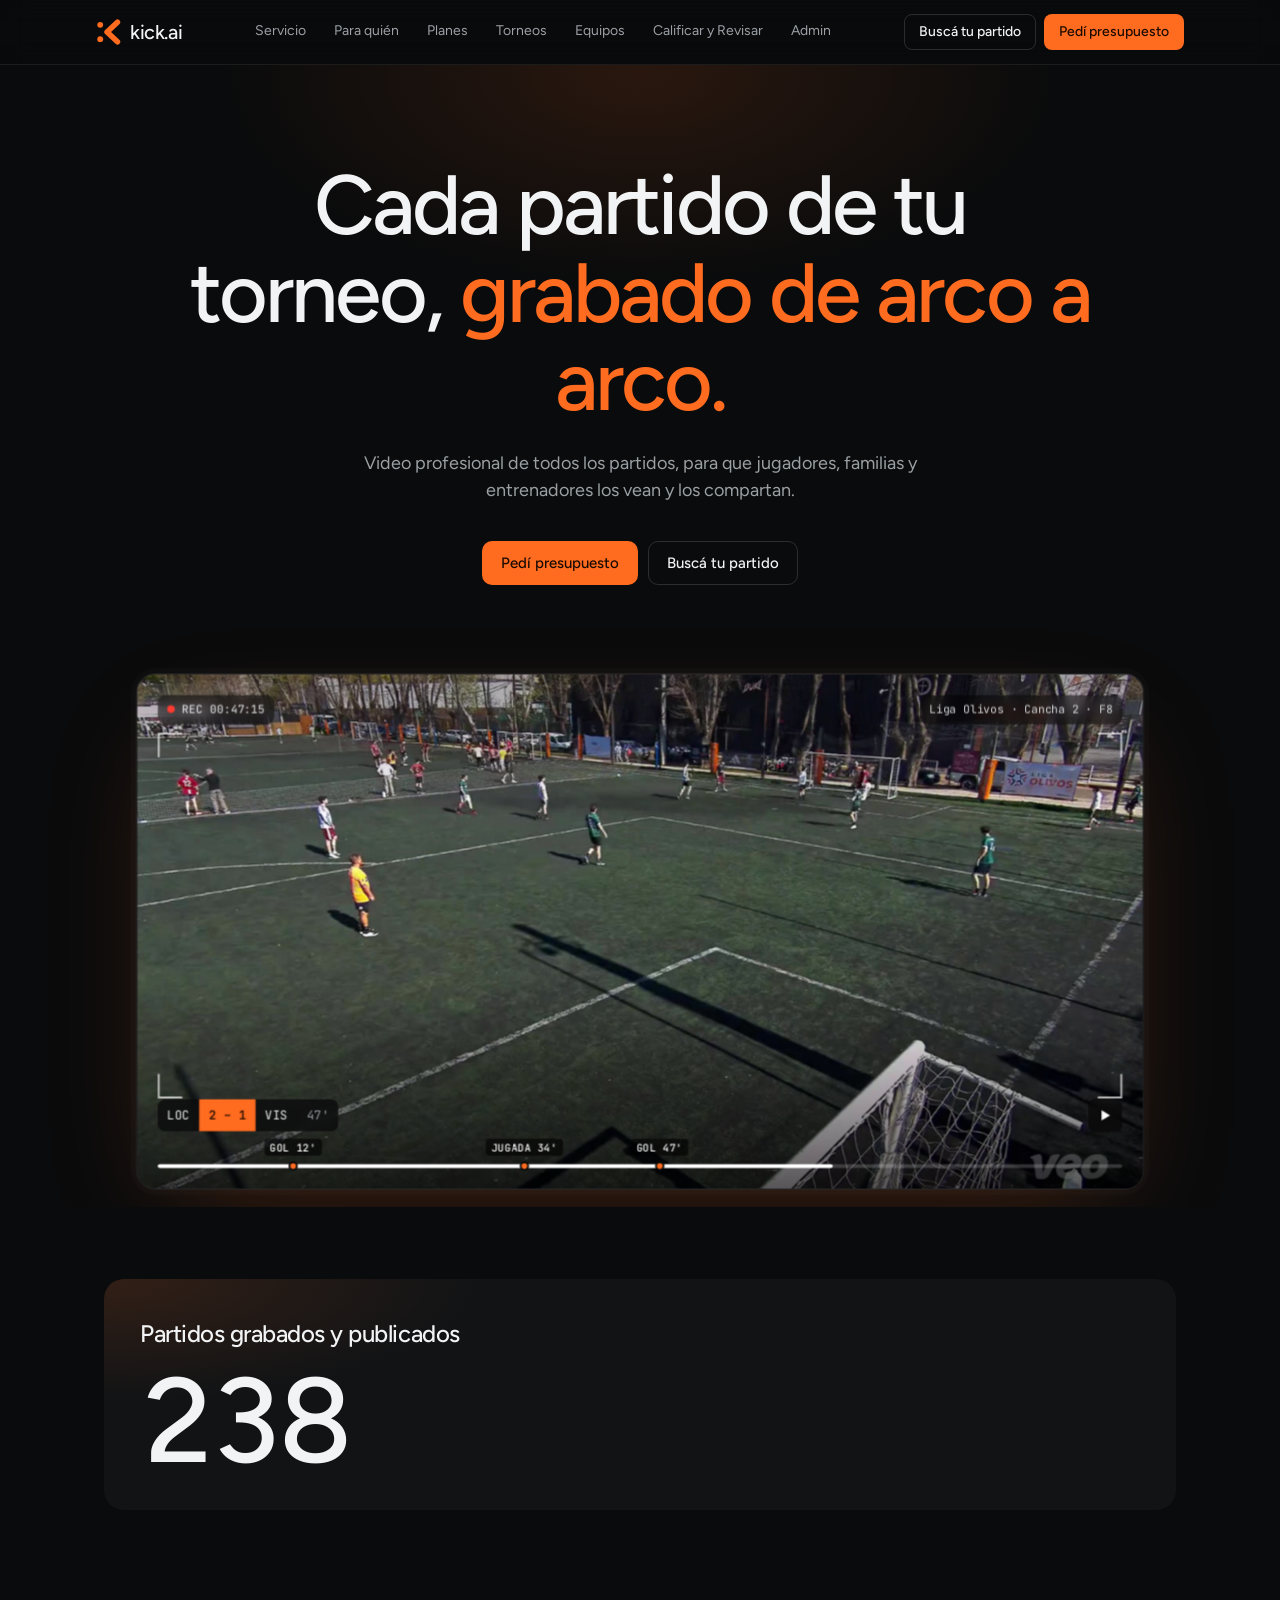
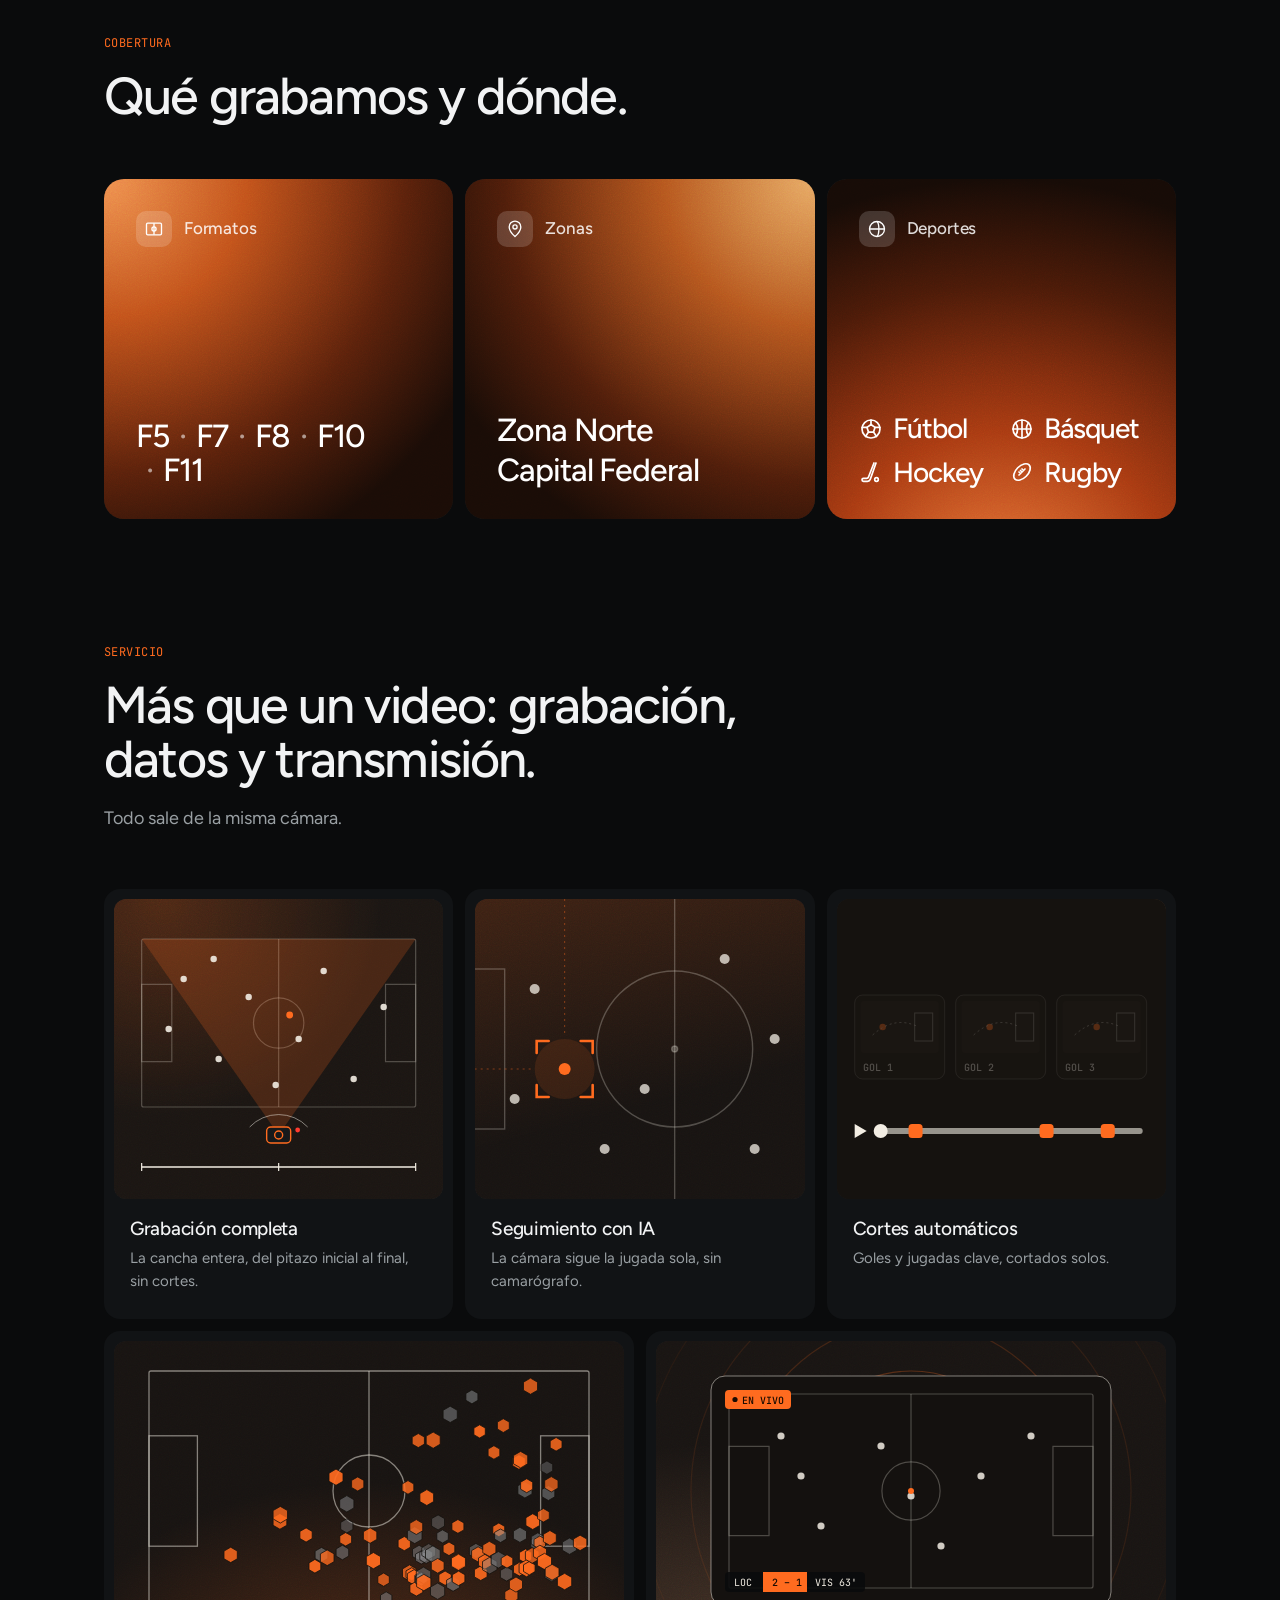
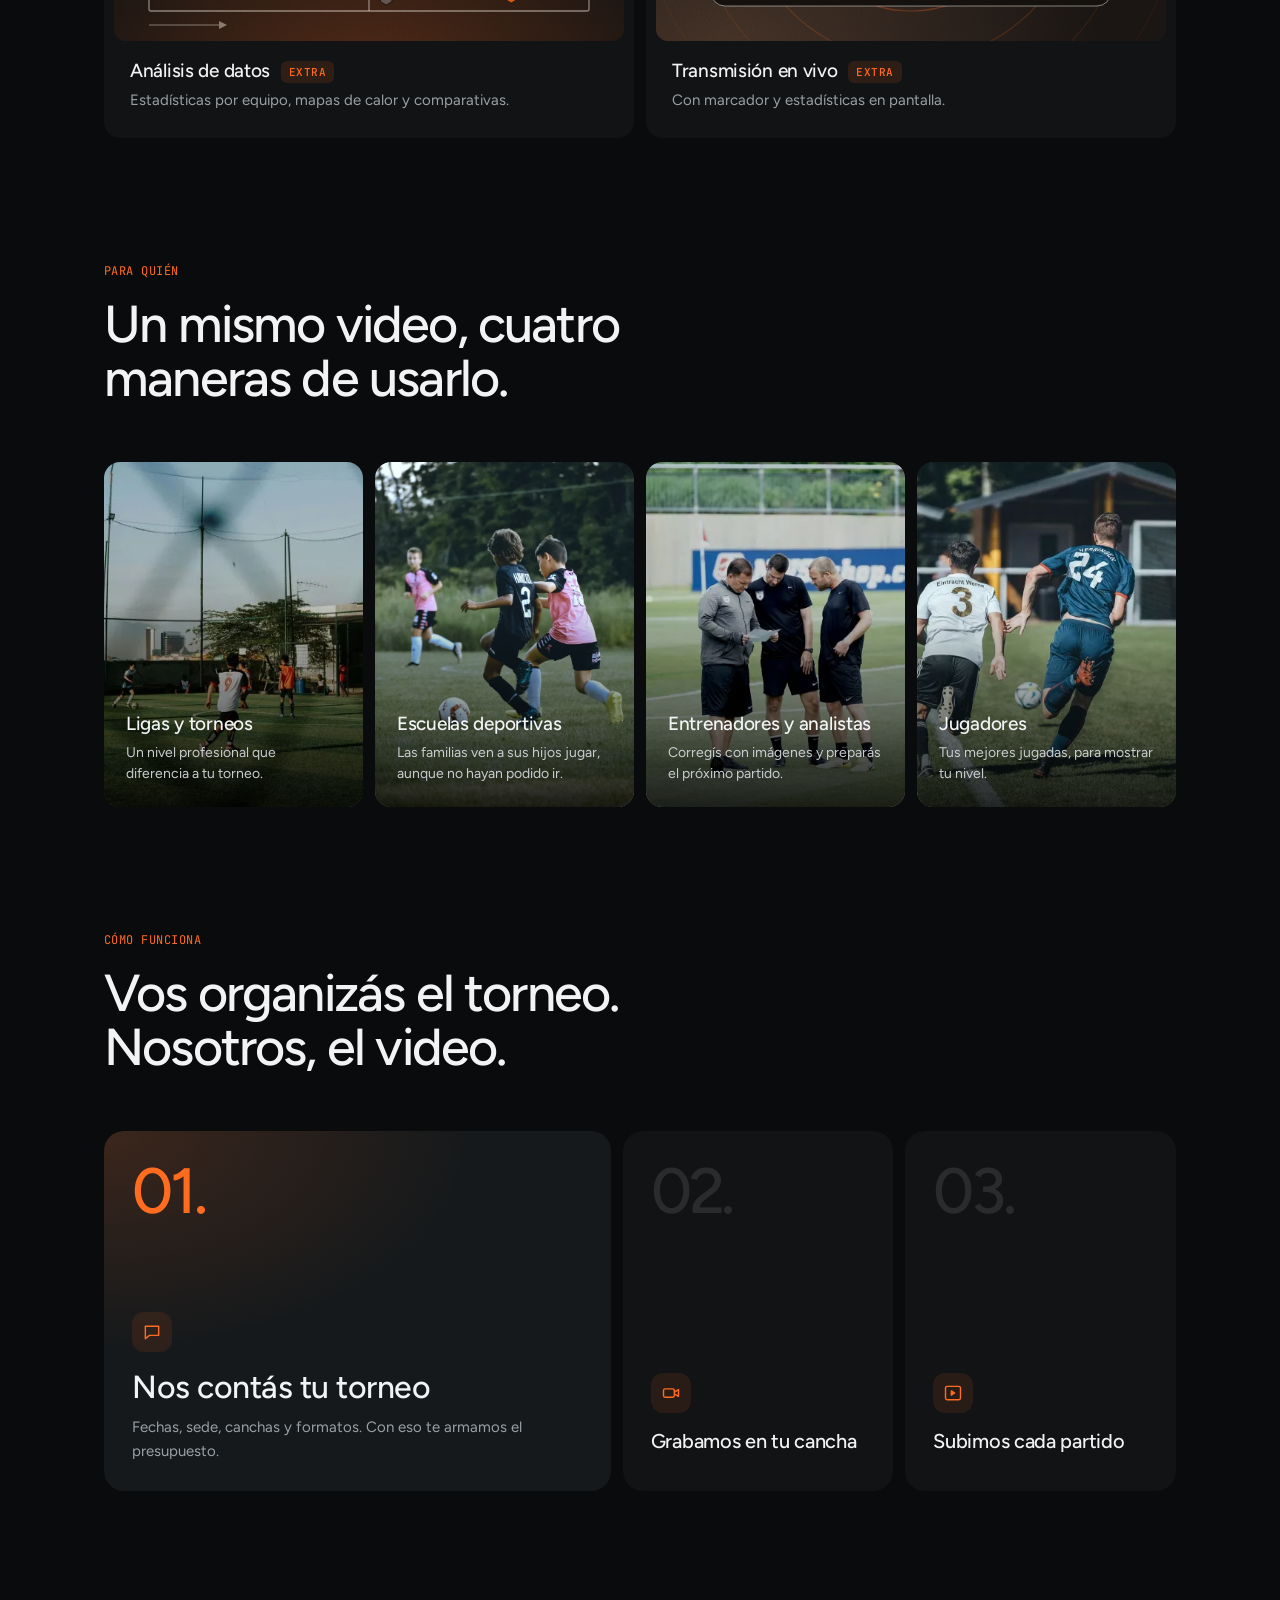
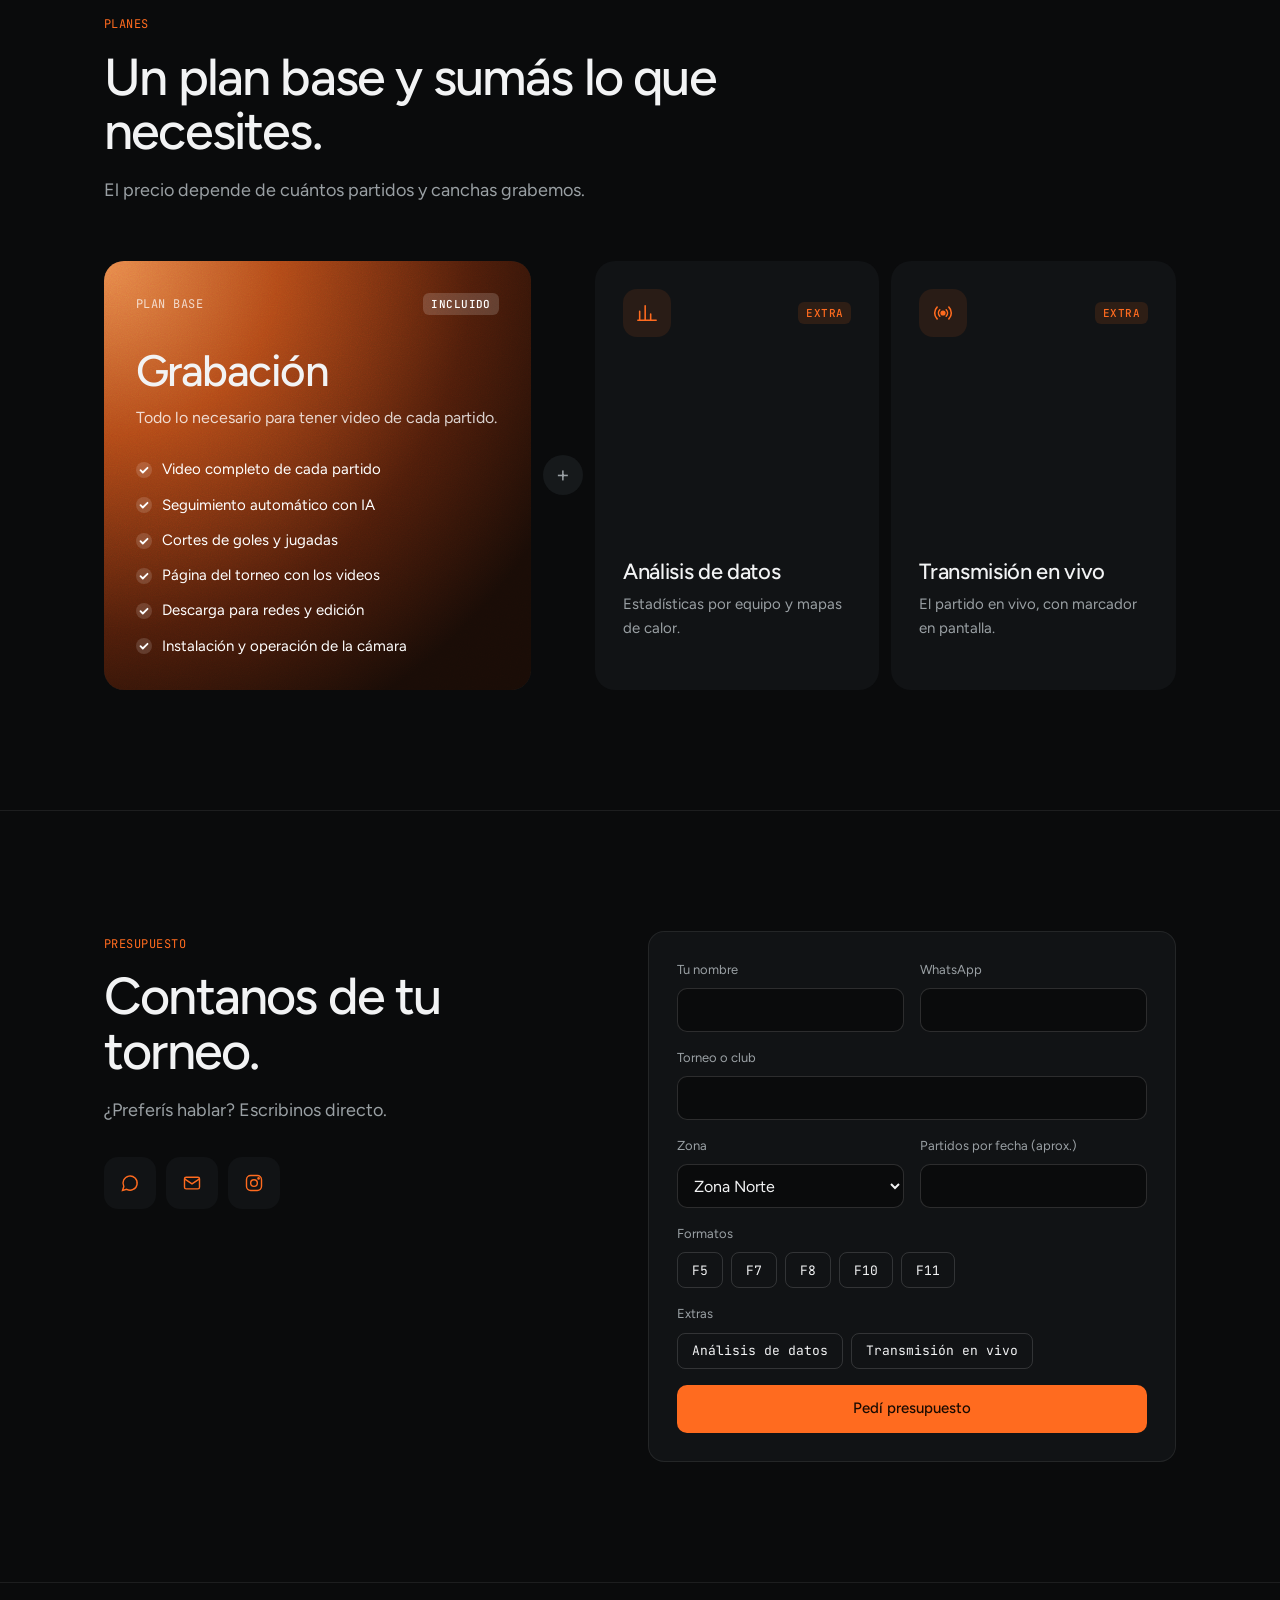
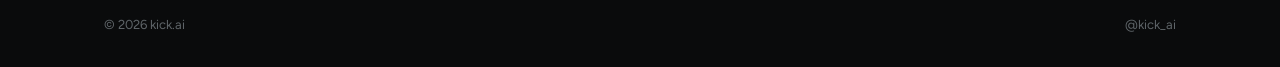
==== commit 64d116c3: "Sitio kick.ai (historial limpio 2026-11-19)" ====
--- a/index.html
+++ b/index.html
@@ -511,14 +511,14 @@
 <header class="kn">
   <div class="kn-in">
     <a class="kn-logo" href="./" aria-label="kick.ai inicio"><svg width="26" height="26" viewBox="0 0 40 40" aria-hidden="true"><circle cx="6.5" cy="9" r="4.5" fill="#FF6B1F"/><circle cx="6.5" cy="31" r="4.5" fill="#FF6B1F"/><path d="M33 5 17 20l16 15" fill="none" stroke="#FF6B1F" stroke-width="8.5" stroke-linecap="round" stroke-linejoin="round"/></svg>kick.ai</a>
-    <nav class="kn-links" aria-label="Principal"><a href="#servicio">Servicio</a><a href="#para-quien">Para quién</a><a href="#planes">Planes</a><a href="torneos.html#/torneos">Torneos</a><a href="equipos/">Equipos</a><a href="https://claude.ai/artifact/RG7pwsMTZe8Zc5FAbdBi7a" target="_blank" rel="noopener">Calificar y Revisar</a></nav>
+    <nav class="kn-links" aria-label="Principal"><a href="#servicio">Servicio</a><a href="#para-quien">Para quién</a><a href="#planes">Planes</a><a href="torneos.html#/torneos">Torneos</a><a href="equipos/">Equipos</a><a href="https://claude.ai/artifact/RG7pwsMTZe8Zc5FAbdBi7a" target="_blank" rel="noopener">Calificar y Revisar</a><a href="admin/">Admin</a></nav>
     <div class="kn-cta">
       <a href="torneos.html#/torneos" class="kn-btn g">Buscá tu partido</a>
       <a href="#contacto" class="kn-btn p">Pedí presupuesto</a>
       <button class="kn-burger" type="button" aria-label="Abrir menú" aria-expanded="false" aria-controls="kn-drawer"><span></span><span></span><span></span></button>
     </div>
   </div>
-  <nav class="kn-drawer" id="kn-drawer" aria-label="Menú" hidden><a href="#servicio">Servicio</a><a href="#para-quien">Para quién</a><a href="#planes">Planes</a><a href="torneos.html#/torneos">Torneos</a><a href="equipos/">Equipos</a><a href="https://claude.ai/artifact/RG7pwsMTZe8Zc5FAbdBi7a" target="_blank" rel="noopener">Calificar y Revisar</a><a href="#contacto" class="kn-btn p">Pedí presupuesto</a></nav>
+  <nav class="kn-drawer" id="kn-drawer" aria-label="Menú" hidden><a href="#servicio">Servicio</a><a href="#para-quien">Para quién</a><a href="#planes">Planes</a><a href="torneos.html#/torneos">Torneos</a><a href="equipos/">Equipos</a><a href="https://claude.ai/artifact/RG7pwsMTZe8Zc5FAbdBi7a" target="_blank" rel="noopener">Calificar y Revisar</a><a href="admin/">Admin</a><a href="#contacto" class="kn-btn p">Pedí presupuesto</a></nav>
 </header>
 <script>(function(){var b=document.querySelector('.kn-burger'),d=document.getElementById('kn-drawer');if(!b||!d)return;
 var set=function(o){d.hidden=!o;b.setAttribute('aria-expanded',o);b.setAttribute('aria-label',o?'Cerrar menú':'Abrir menú')};
